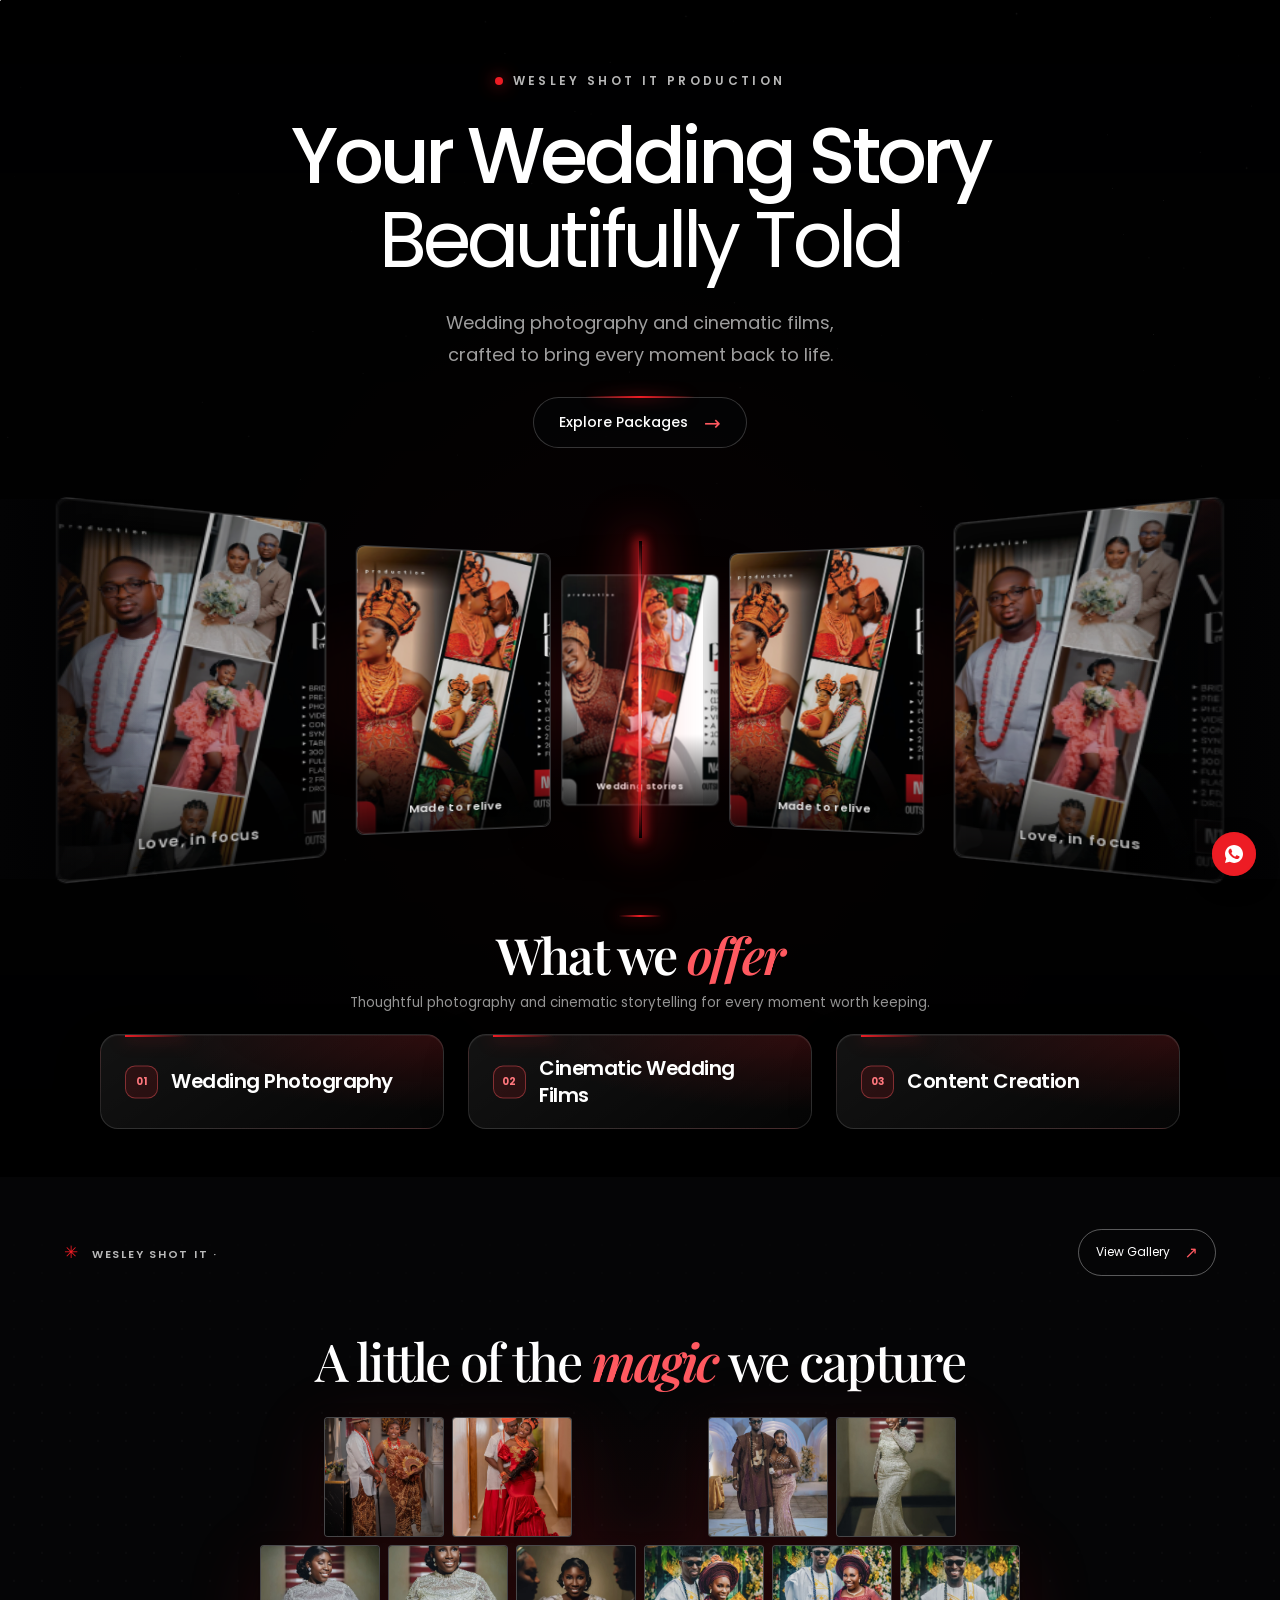
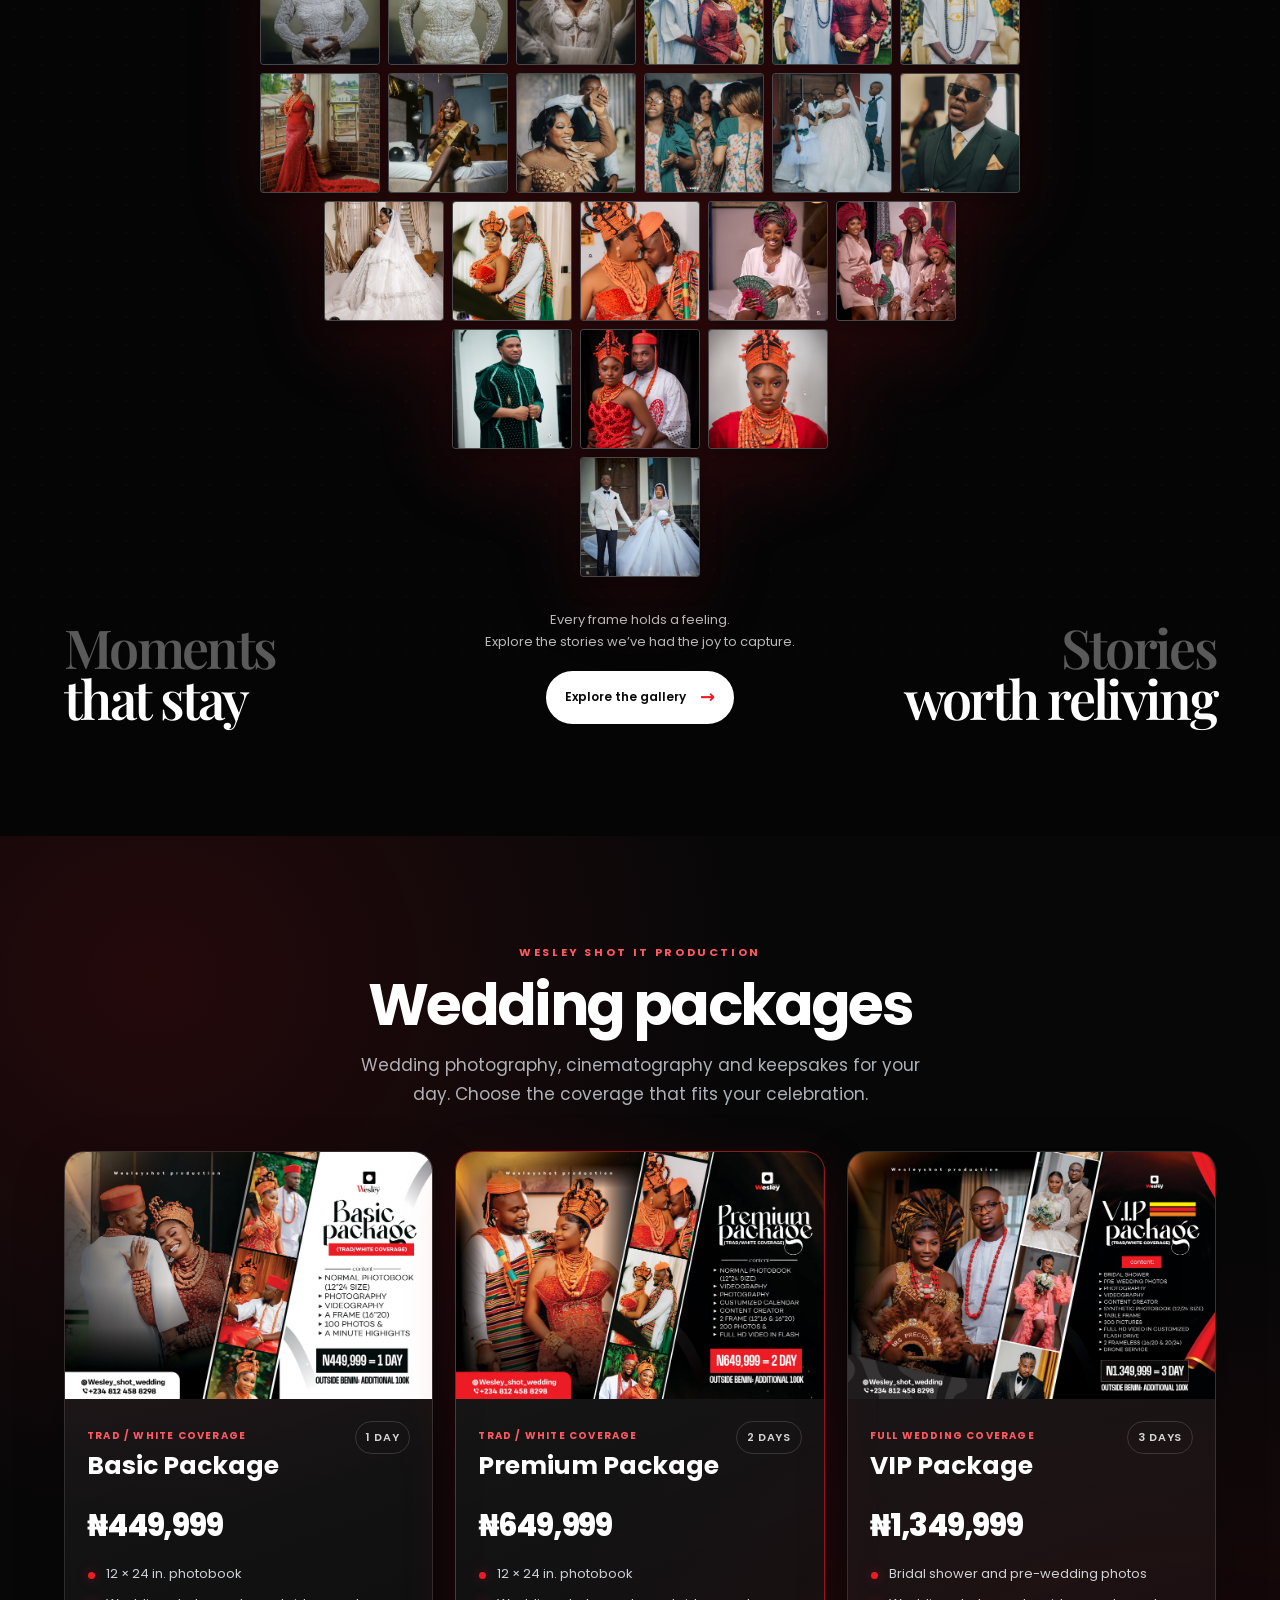
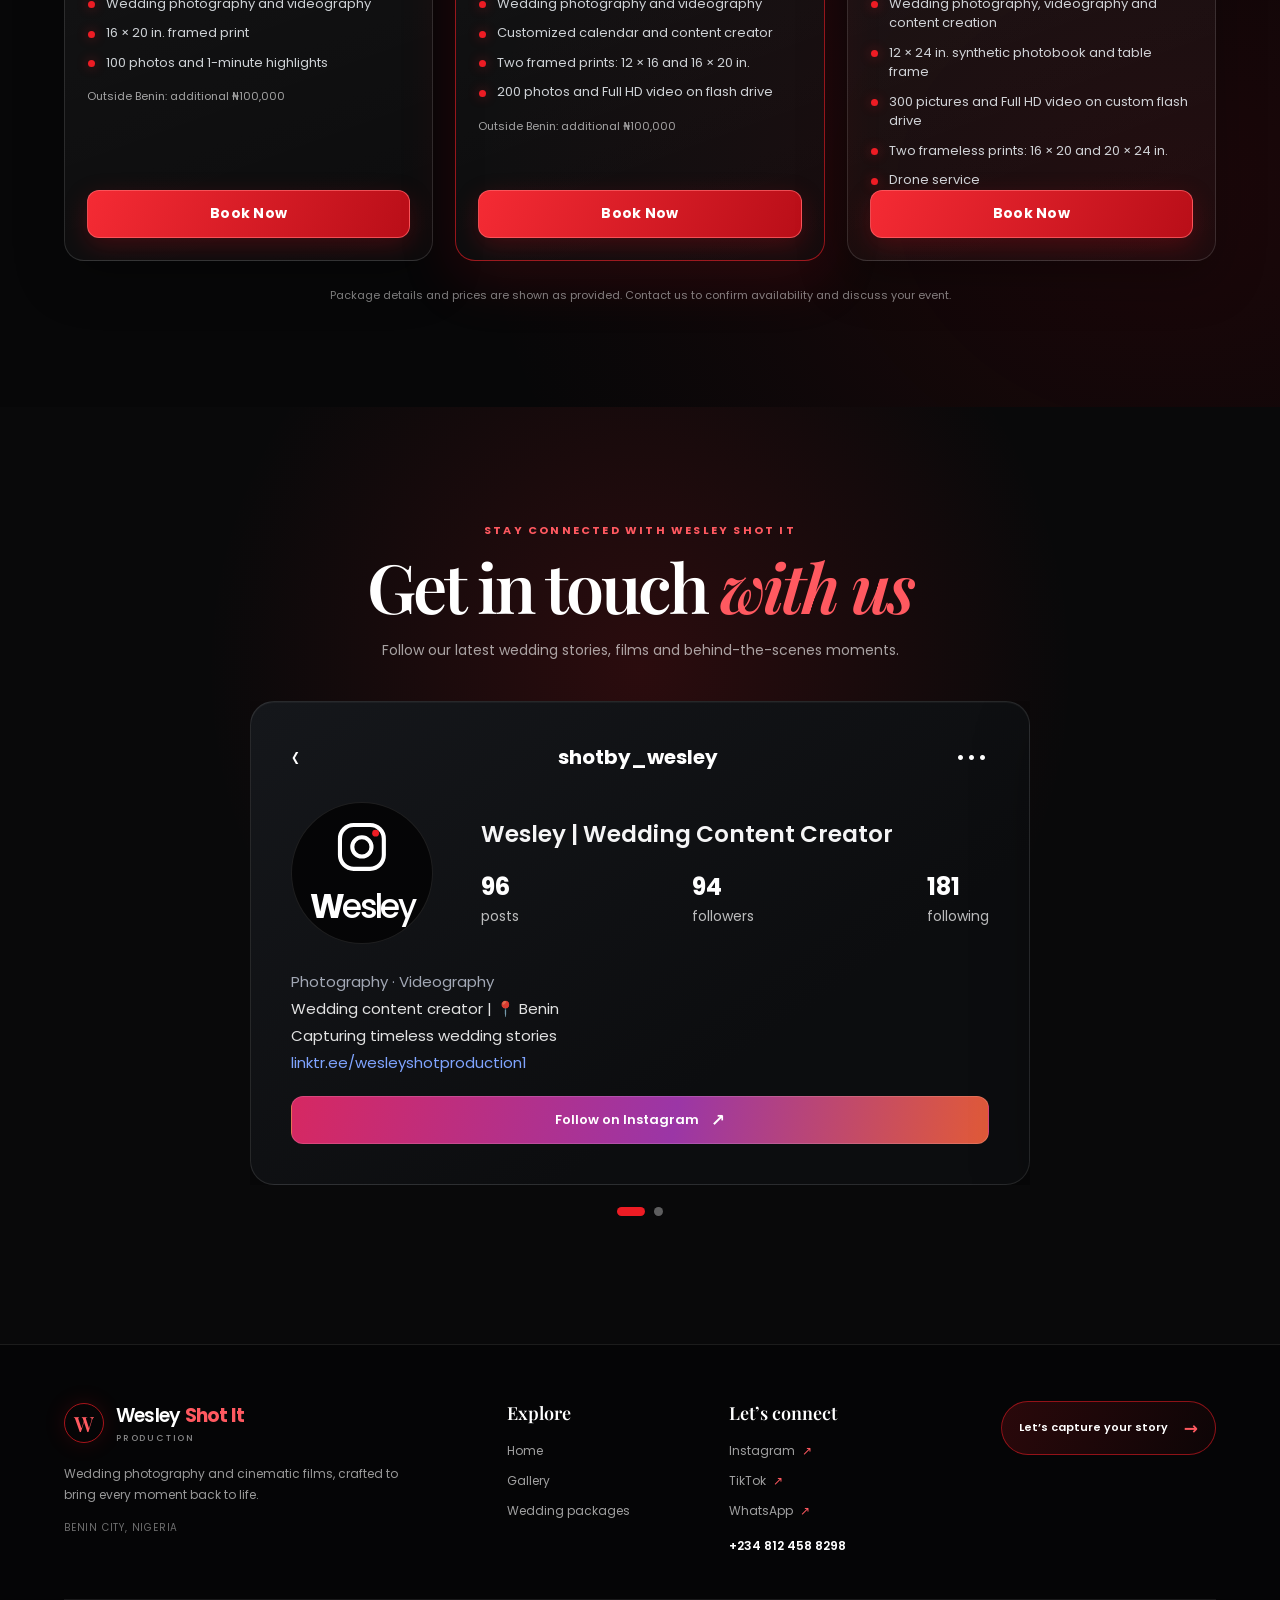
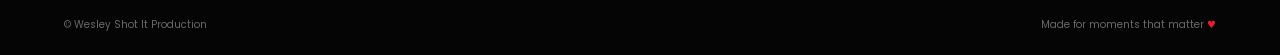
==== index.html @ 73203189 "inital setup" ====
<!doctype html>
<html lang="en-US">
  <head>
    <meta charset="utf-8" />
    <meta
      name="viewport"
      content="width=device-width, initial-scale=1, viewport-fit=cover"
    />
    <title>Wesley Shot It | Wedding Photography &amp; Cinematography</title>
    <link rel="preconnect" href="https://fonts.googleapis.com" />
    <link rel="preconnect" href="https://fonts.gstatic.com" crossorigin />
    <link
      href="https://fonts.googleapis.com/css2?family=Poppins:wght@400;500;600;700;800;900&family=Playfair+Display:ital,wght@0,600;1,600&display=swap"
      rel="stylesheet"
    />
    <link rel="stylesheet" href="styles.css" />
  </head>
  <body>
    <div class="stage" id="home">
      <div class="bg"></div>
      <div class="stars" id="stA"></div>
      <div class="stars" id="stB"></div>

      <main class="hero-layout" aria-labelledby="hero-title">
        <div class="hero-copy">
          <p class="hero-brand">
            <span class="brand-mark" aria-hidden="true"></span> Wesley Shot It
            Production
          </p>
          <h1 id="hero-title">
            Your Wedding Story<br /><span>Beautifully Told</span>
          </h1>
          <p class="hero-description">
            Wedding photography and cinematic films, crafted to bring every
            moment back to life.
          </p>
          <a class="hero-cta" href="#pricing"
            >Explore Packages <span aria-hidden="true">→</span></a
          >
        </div>

        <div class="gallery-wrap" aria-label="Wedding photography highlights">
          <div class="gallery-glow" aria-hidden="true"></div>
          <div class="gallery-beam" aria-hidden="true"></div>
          <div class="ring" id="ring"></div>
        </div>

        <header class="hero-offer-heading">
          <h2>What we <span>offer</span></h2>
          <p>Thoughtful photography and cinematic storytelling for every moment worth keeping.</p>
        </header>

        <div class="hero-features">
          <article>
            <h2>Wedding Photography</h2>
              <!-- <p>
                Real emotion and beautiful details, thoughtfully captured
                throughout your day.
              </p> -->
          </article>
          <article>
            <h2>Cinematic Wedding Films</h2>
            <!-- <p>
              Relive the voices, movement and feeling with a film made around
              your story.
            </p> -->
          </article>
          <article>
            <h2>Content Creation</h2>
            <!-- <p>
              Photobooks, framed prints and lasting keepsakes for the moments
              you treasure.
            </p> -->
          </article>
        </div>
      </main>
      
    </div>

  <a
        href="https://wa.me/2348124588298"
        target="_blank"
        rel="noopener"
        class="wa"
        aria-label="Chat with Wesley Shot It on WhatsApp"
      >
        <svg viewBox="0 0 32 32" fill="#fff" aria-hidden="true">
          <path
            d="M16.04 4C9.42 4 4.05 9.35 4.05 15.94c0 2.1.55 4.16 1.6 5.97L4 28l6.26-1.63a11.98 11.98 0 0 0 5.78 1.47h.01c6.61 0 11.98-5.35 11.98-11.94C28.03 9.35 22.66 4 16.04 4Zm6.99 16.96c-.3.83-1.74 1.6-2.4 1.7-.62.1-1.4.14-2.26-.14-.52-.17-1.2-.4-2.06-.77-3.62-1.56-5.98-5.19-6.16-5.43-.18-.24-1.47-1.95-1.47-3.72 0-1.77.93-2.64 1.26-3 .33-.36.72-.45.96-.45.24 0 .48 0 .69.01.22.01.52-.08.81.62.3.72 1.02 2.49 1.11 2.67.09.18.15.39.03.63-.12.24-.18.39-.36.6-.18.21-.38.47-.54.63-.18.18-.37.37-.16.73.21.36.94 1.54 2.01 2.5 1.38 1.23 2.55 1.61 2.91 1.79.36.18.57.15.78-.09.21-.24.9-1.05 1.14-1.41.24-.36.48-.3.81-.18.33.12 2.1.99 2.46 1.17.36.18.6.27.69.42.09.15.09.87-.21 1.7Z"
          />
        </svg>
        <span class="wa-prompt" id="wa-prompt" aria-hidden="true">Chat with us</span>
      </a>

        <section class="gallery-showcase" aria-labelledby="gallery-showcase-title">
      <div class="gallery-showcase-inner">
        <div class="gallery-showcase-topline">
          <span class="gallery-eyebrow"><span aria-hidden="true">✳</span> Wesley Shot It ·</span>
          <a class="gallery-view-link" href="gallery.html">View Gallery <span aria-hidden="true">↗</span></a>
        </div>
        <h2 id="gallery-showcase-title" class="gallery-showcase-title">A little of the <em>magic</em> we capture</h2>
        <div class="gallery-mosaic" aria-label="Heart-shaped collage of 25 wedding photographs">
          <figure class="mosaic-card mosaic-card-01"><img src="assets/images/IMG_5918.jpg" alt="Wedding photograph 1 from Wesley Shot It" loading="lazy" /></figure>
          <figure class="mosaic-card mosaic-card-02"><img src="assets/images/IMG_5919.jpg" alt="Wedding photograph 2 from Wesley Shot It" loading="lazy" /></figure>
          <figure class="mosaic-card mosaic-card-03"><img src="assets/images/IMG_5920.jpg" alt="Wedding photograph 3 from Wesley Shot It" loading="lazy" /></figure>
          <figure class="mosaic-card mosaic-card-04"><img src="assets/images/IMG_5921.jpg" alt="Wedding photograph 4 from Wesley Shot It" loading="lazy" /></figure>
          <figure class="mosaic-card mosaic-card-05"><img src="assets/images/IMG_5922.jpg" alt="Wedding photograph 5 from Wesley Shot It" loading="lazy" /></figure>
          <figure class="mosaic-card mosaic-card-06"><img src="assets/images/IMG_5923.jpg" alt="Wedding photograph 6 from Wesley Shot It" loading="lazy" /></figure>
          <figure class="mosaic-card mosaic-card-07"><img src="assets/images/IMG_5924.jpg" alt="Wedding photograph 7 from Wesley Shot It" loading="lazy" /></figure>
          <figure class="mosaic-card mosaic-card-08"><img src="assets/images/IMG_5925.jpg" alt="Wedding photograph 8 from Wesley Shot It" loading="lazy" /></figure>
          <figure class="mosaic-card mosaic-card-09"><img src="assets/images/IMG_5926.jpg" alt="Wedding photograph 9 from Wesley Shot It" loading="lazy" /></figure>
          <figure class="mosaic-card mosaic-card-10"><img src="assets/images/IMG_5927.jpg" alt="Wedding photograph 10 from Wesley Shot It" loading="lazy" /></figure>
          <figure class="mosaic-card mosaic-card-11"><img src="assets/images/IMG_5928.jpg" alt="Wedding photograph 11 from Wesley Shot It" loading="lazy" /></figure>
          <figure class="mosaic-card mosaic-card-12"><img src="assets/images/IMG_5929.jpg" alt="Wedding photograph 12 from Wesley Shot It" loading="lazy" /></figure>
          <figure class="mosaic-card mosaic-card-13"><img src="assets/images/IMG_5930.jpg" alt="Wedding photograph 13 from Wesley Shot It" loading="lazy" /></figure>
          <figure class="mosaic-card mosaic-card-14"><img src="assets/images/IMG_5931.jpg" alt="Wedding photograph 14 from Wesley Shot It" loading="lazy" /></figure>
          <figure class="mosaic-card mosaic-card-15"><img src="assets/images/IMG_5932.jpg" alt="Wedding photograph 15 from Wesley Shot It" loading="lazy" /></figure>
          <figure class="mosaic-card mosaic-card-16"><img src="assets/images/IMG_5933.jpg" alt="Wedding photograph 16 from Wesley Shot It" loading="lazy" /></figure>
          <figure class="mosaic-card mosaic-card-17"><img src="assets/images/IMG_5934.jpg" alt="Wedding photograph 17 from Wesley Shot It" loading="lazy" /></figure>
          <figure class="mosaic-card mosaic-card-18"><img src="assets/images/IMG_5935.jpg" alt="Wedding photograph 18 from Wesley Shot It" loading="lazy" /></figure>
          <figure class="mosaic-card mosaic-card-19"><img src="assets/images/IMG_5936.jpg" alt="Wedding photograph 19 from Wesley Shot It" loading="lazy" /></figure>
          <figure class="mosaic-card mosaic-card-20"><img src="assets/images/IMG_5937.jpg" alt="Wedding photograph 20 from Wesley Shot It" loading="lazy" /></figure>
          <figure class="mosaic-card mosaic-card-21"><img src="assets/images/IMG_5938.jpg" alt="Wedding photograph 21 from Wesley Shot It" loading="lazy" /></figure>
          <figure class="mosaic-card mosaic-card-22"><img src="assets/images/IMG_5939.jpg" alt="Wedding photograph 22 from Wesley Shot It" loading="lazy" /></figure>
          <figure class="mosaic-card mosaic-card-23"><img src="assets/images/IMG_5940.jpg" alt="Wedding photograph 23 from Wesley Shot It" loading="lazy" /></figure>
          <figure class="mosaic-card mosaic-card-24"><img src="assets/images/IMG_5941.jpg" alt="Wedding photograph 24 from Wesley Shot It" loading="lazy" /></figure>
          <figure class="mosaic-card mosaic-card-25"><img src="assets/images/IMG_5942.jpg" alt="Wedding photograph 25 from Wesley Shot It" loading="lazy" /></figure>
        </div>
        
        
        <div class="gallery-showcase-caption">
          <p class="gallery-display-copy"><span>Moments</span><strong>that stay</strong></p>
          <div class="gallery-center-copy"><p>Every frame holds a feeling.<br />Explore the stories we’ve had the joy to capture.</p><a class="gallery-round-link" href="gallery.html">Explore the gallery <span aria-hidden="true">→</span></a></div>
          <p class="gallery-display-copy gallery-display-copy-right"><span>Stories</span><strong>worth reliving</strong></p>
        </div>
      </div>
    </section>
<section
      class="pricing-section"
      id="pricing"
      aria-labelledby="pricing-title"
    >
      <div class="pricing-inner">
        <header class="pricing-header">
          <span class="pricing-eyebrow">Wesley Shot It Production</span>
          <h2 id="pricing-title">Wedding packages</h2>
          <p>
            Wedding photography, cinematography and keepsakes for your day.
            Choose the coverage that fits your celebration.
          </p>
        </header>

        <div class="pricing-grid">
          <article class="package-card">
            <div class="package-image">
              <img
                src="assets/pricing/basic-package.jpg"
                alt="Basic wedding package flyer featuring a traditional Nigerian wedding"
                loading="lazy"
              />
            </div>
            <div class="package-body">
              <div class="package-heading">
                <div>
                  <span class="package-kicker">Trad / white coverage</span>
                  <h3>Basic Package</h3>
                </div>
                <span class="package-duration">1 day</span>
              </div>
              <p class="package-price">₦449,999</p>
              <ul class="package-features">
                <li>12 × 24 in. photobook</li>
                <li>Wedding photography and videography</li>
                <li>16 × 20 in. framed print</li>
                <li>100 photos and 1-minute highlights</li>
              </ul>
              <p class="package-note">Outside Benin: additional ₦100,000</p>
              <a
                class="package-book"
                href="https://wa.me/2348124588298?text=Hi%2C%20I%27d%20like%20to%20book%20the%20Basic%20Package."
                target="_blank"
                rel="noopener"
                >Book Now</a
              >
            </div>
          </article>

          <article class="package-card package-card-featured">
            <div class="package-image">
              <img
                src="assets/pricing/premium-package.jpg"
                alt="Premium wedding package flyer featuring a couple in traditional attire"
                loading="lazy"
              />
            </div>
            <div class="package-body">
              <div class="package-heading">
                <div>
                  <span class="package-kicker">Trad / white coverage</span>
                  <h3>Premium Package</h3>
                </div>
                <span class="package-duration">2 days</span>
              </div>
              <p class="package-price">₦649,999</p>
              <ul class="package-features">
                <li>12 × 24 in. photobook</li>
                <li>Wedding photography and videography</li>
                <li>Customized calendar and content creator</li>
                <li>Two framed prints: 12 × 16 and 16 × 20 in.</li>
                <li>200 photos and Full HD video on flash drive</li>
              </ul>
              <p class="package-note">Outside Benin: additional ₦100,000</p>
              <a
                class="package-book"
                href="https://wa.me/2348124588298?text=Hi%2C%20I%27d%20like%20to%20book%20the%20Premium%20Package."
                target="_blank"
                rel="noopener"
                >Book Now</a
              >
            </div>
          </article>

          <article class="package-card">
            <div class="package-image">
              <img
                src="assets/pricing/vip-package.jpg"
                alt="VIP wedding package flyer featuring a bride and groom"
                loading="lazy"
              />
            </div>
            <div class="package-body">
              <div class="package-heading">
                <div>
                  <span class="package-kicker">Full wedding coverage</span>
                  <h3>VIP Package</h3>
                </div>
                <span class="package-duration">3 days</span>
              </div>
              <p class="package-price">₦1,349,999</p>
              <ul class="package-features">
                <li>Bridal shower and pre-wedding photos</li>
                <li>Wedding photography, videography and content creation</li>
                <li>12 × 24 in. synthetic photobook and table frame</li>
                <li>300 pictures and Full HD video on custom flash drive</li>
                <li>Two frameless prints: 16 × 20 and 20 × 24 in.</li>
                <li>Drone service</li>
              </ul>
              <a
                class="package-book"
                href="https://wa.me/2348124588298?text=Hi%2C%20I%27d%20like%20to%20book%20the%20VIP%20Package."
                target="_blank"
                rel="noopener"
                >Book Now</a
              >
            </div>
          </article>
        </div>
        <p class="pricing-footnote">
          Package details and prices are shown as provided. Contact us to
          confirm availability and discuss your event.
        </p>
      </div>
    </section>
    <section class="social-section" aria-labelledby="social-title">
      <div class="social-inner">
        <p class="social-eyebrow">Stay connected with Wesley Shot It</p>
        <h2 id="social-title">Get in touch <span>with us</span></h2>
        <p class="social-intro">Follow our latest wedding stories, films and behind-the-scenes moments.</p>
        <div class="social-carousel" aria-label="Social media profiles">
          <div class="social-track" id="social-track">
            <article class="social-card" aria-label="Instagram profile">
              <div class="social-profile-top">
                <span class="social-back" aria-hidden="true">‹</span>
                <strong>shotby_wesley</strong>
                <span class="social-more" aria-hidden="true">•••</span>
              </div>
              <div class="social-profile-main">
                <div class="social-avatar social-avatar-instagram" aria-hidden="true">
                  <svg viewBox="0 0 48 48"><rect x="8" y="8" width="32" height="32" rx="10"/><circle cx="24" cy="24" r="7"/><circle class="social-icon-dot" cx="34" cy="14" r="2.5"/></svg>
                  <span>W<span>esley</span></span>
                </div>
                <div class="social-profile-details">
                  <h3>Wesley | Wedding Content Creator</h3>
                  <div class="social-stats"><span><b>96</b> posts</span><span><b>94</b> followers</span><span><b>181</b> following</span></div>
                </div>
              </div>
              <div class="social-bio"><span class="social-muted">Photography · Videography</span><br />Wedding content creator | 📍 Benin<br />Capturing timeless wedding stories<br /><span class="social-link-text">linktr.ee/wesleyshotproduction1</span></div>
              <a class="social-follow social-follow-instagram" href="https://www.instagram.com/shotby_wesley/" target="_blank" rel="noopener">Follow on Instagram <span aria-hidden="true">↗</span></a>
            </article>
            <article class="social-card social-card-tiktok" aria-label="TikTok profile">
              <div class="social-profile-top">
                <span class="social-back" aria-hidden="true">‹</span>
                <strong>shotby_wesley</strong>
                <span class="social-more" aria-hidden="true">•••</span>
              </div>
              <div class="social-profile-main">
                <div class="social-avatar social-avatar-tiktok" aria-hidden="true">
                  <svg viewBox="0 0 48 48"><path d="M28 7v22.1a9.2 9.2 0 1 1-7-8.9v7.2a2.5 2.5 0 1 0 0 4.9c1.4 0 2.5-1.1 2.5-2.5V7h7.1c.6 4.1 3.5 7.1 8.2 7.7v7.1A17 17 0 0 1 28 17.2V7Z"/></svg>
                  <span>W<span>esley</span></span>
                </div>
                <div class="social-profile-details">
                  <h3>Wesley | Wedding Content Creator</h3>
                  <div class="social-stats social-stats-copy"><span><b>Wedding</b> films</span><span><b>Behind</b> the scenes</span><span><b>Benin</b> City</span></div>
                </div>
              </div>
              <div class="social-bio"><span class="social-muted">Wedding films · Real moments</span><br />The emotion, the energy, the in-between.<br />See your favorite moments come to life.</div>
              <a class="social-follow social-follow-tiktok" href="https://www.tiktok.com/@wesleyshotproduction" target="_blank" rel="noopener">Follow on TikTok <span aria-hidden="true">↗</span></a>
            </article>
          </div>
          <div class="social-indicators" role="group" aria-label="Choose social profile">
            <button class="social-indicator is-active" type="button" aria-label="Show Instagram profile" aria-current="true" data-slide="0"></button>
            <button class="social-indicator" type="button" aria-label="Show TikTok profile" aria-current="false" data-slide="1"></button>
          </div>
        </div>
      </div>
    </section>
    <script src="whatsapp-prompt.js" defer></script>
    <script src="social-carousel.js" defer></script>
    <script src="gallery.js" defer></script>
    <script src="script.js" defer></script>
    <footer class="site-footer">
      <div class="site-footer-inner">
        <div class="footer-brand-block">
          <a class="footer-brand" href="index.html" aria-label="Wesley Shot It home">
            <span class="footer-brand-mark" aria-hidden="true">W</span>
            <span>Wesley <b>Shot It</b><small>Production</small></span>
          </a>
          <p>Wedding photography and cinematic films, crafted to bring every moment back to life.</p>
          <span class="footer-location">Benin City, Nigeria</span>
        </div>
        <nav class="footer-nav" aria-label="Footer navigation">
          <h2>Explore</h2>
          <a href="index.html#home">Home</a>
          <a href="gallery.html">Gallery</a>
          <a href="index.html#pricing">Wedding packages</a>
        </nav>
        <div class="footer-connect">
          <h2>Let’s connect</h2>
          <a href="https://www.instagram.com/shotby_wesley/" target="_blank" rel="noopener">Instagram <span aria-hidden="true">↗</span></a>
          <a href="https://www.tiktok.com/@shotby_wesley" target="_blank" rel="noopener">TikTok <span aria-hidden="true">↗</span></a>
          <a href="https://wa.me/2348124588298" target="_blank" rel="noopener">WhatsApp <span aria-hidden="true">↗</span></a>
          <a class="footer-phone" href="tel:+2348124588298">+234 812 458 8298</a>
        </div>
        <a class="footer-cta" href="https://wa.me/2348124588298?text=Hi%2C%20I%27d%20like%20to%20discuss%20my%20wedding%20coverage." target="_blank" rel="noopener">Let’s capture your story <span aria-hidden="true">→</span></a>
      </div>
      <div class="footer-bottom"><span>© Wesley Shot It Production</span><span>Made for moments that matter <i aria-hidden="true">♥</i></span></div>
    </footer>
  </body>
</html>
---- styles.css ----
:root {
  --brand-red: #ed1c24;
  --brand-black: #050506;
  --brand-white: #fff;
}
* {
  box-sizing: border-box;
  margin: 0;
  padding: 0;
}
html {
  min-height: 100%;
  scroll-behavior: smooth;
  background: #050506;
}
body {
  min-height: 100%;
  overflow-x: hidden;
  background: #050506;
  color: #fff;
  font-family: Poppins, Inter, system-ui, sans-serif;
  -webkit-font-smoothing: antialiased;
}
a {
  color: inherit;
  text-decoration: none;
}
.stage {
  position: relative;
  isolation: isolate;
  min-height: 100svh;
  overflow: hidden;
  background: #030304;
}
.hero-video-container,
.hero-video {
  position: absolute;
  inset: 0;
  width: 100%;
  height: 100%;
}
.hero-video {
  object-fit: cover;
  object-position: center;
  z-index: -2;
  pointer-events: none;
}
.bg {
  position: absolute;
  inset: 0;
  z-index: -1;
  background:
    linear-gradient(
      180deg,
      rgba(0, 0, 0, 0.9),
      rgba(0, 0, 0, 0.68) 48%,
      rgba(0, 0, 0, 0.91)
    ),
    radial-gradient(ellipse at 50% 63%, rgba(237, 28, 36, 0.1), transparent 50%);
}
.stars {
  position: absolute;
  left: 0;
  top: 0;
  width: 1px;
  height: 1px;
  border-radius: 50%;
  background: #fff;
  pointer-events: none;
  opacity: 0.5;
}
.hero-layout {
  position: relative;
  z-index: 1;
  min-height: 100svh;
  width: min(100%, 1500px);
  margin: 0 auto;
  padding: clamp(72px, 8vh, 112px) clamp(22px, 5vw, 76px) 48px;
  display: flex;
  flex-direction: column;
  justify-content: flex-start;
  align-items: center;
  text-align: center;
}
.hero-copy {
  position: relative;
  z-index: 4;
  width: min(100%, 780px);
  display: flex;
  flex-direction: column;
  align-items: center;
}
.hero-brand {
  display: flex;
  align-items: center;
  gap: 10px;
  margin-bottom: 24px;
  color: rgba(255, 255, 255, 0.72);
  font-size: 12px;
  font-weight: 600;
  letter-spacing: 0.28em;
  text-transform: uppercase;
}
.brand-mark {
  width: 8px;
  height: 8px;
  border-radius: 50%;
  background: var(--brand-red);
  box-shadow: 0 0 16px rgba(237, 28, 36, 0.85);
}
.hero-copy h1 {
  font-size: clamp(40px, 6.1vw, 82px);
  font-weight: 500;
  line-height: 1.08;
  letter-spacing: -0.055em;
  color: #fff;
  text-wrap: balance;
}
.hero-copy h1 span {
  font-weight: 400;
}
.hero-description {
  max-width: 570px;
  margin: 24px auto 0;
  color: rgba(255, 255, 255, 0.62);
  font-size: clamp(14px, 1.4vw, 18px);
  line-height: 1.8;
  text-wrap: balance;
}
.hero-cta {
  position: relative;
  display: inline-flex;
  align-items: center;
  gap: 16px;
  margin-top: 26px;
  padding: 14px 25px;
  border: 1px solid rgba(255, 255, 255, 0.2);
  border-radius: 999px;
  background: rgba(5, 5, 6, 0.68);
  color: #fff;
  font-size: 14px;
  font-weight: 500;
  transition:
    border-color 0.25s,
    background 0.25s,
    transform 0.25s;
}
.hero-cta::before {
  content: "";
  position: absolute;
  left: 24%;
  right: 24%;
  top: -2px;
  height: 2px;
  background: linear-gradient(90deg, transparent, #ed1c24, transparent);
  filter: drop-shadow(0 0 7px #ed1c24);
}
.hero-cta span {
  font-size: 20px;
  line-height: 0.8;
  color: #ff5960;
  transition: transform 0.25s;
}
.hero-cta:hover {
  transform: translateY(-2px);
  border-color: rgba(237, 28, 36, 0.8);
  background: rgba(20, 5, 7, 0.8);
}
.hero-cta:hover span {
  transform: translateX(4px);
}
.gallery-wrap {
  position: relative;
  z-index: 1;
  width: calc(100% + clamp(44px, 10vw, 150px));
  height: clamp(240px, 31vw, 380px);
  margin-top: clamp(28px, 4vw, 52px);
  overflow: visible;
  perspective: 900px;
}
.gallery-wrap::before,
.gallery-wrap::after {
  content: "";
  position: absolute;
  z-index: 3;
  top: 0;
  bottom: 0;
  width: 12%;
  pointer-events: none;
}
.gallery-wrap::before {
  left: 0;
  background: linear-gradient(90deg, #030304, transparent);
}
.gallery-wrap::after {
  right: 0;
  background: linear-gradient(270deg, #030304, transparent);
}
.gallery-glow {
  position: absolute;
  z-index: 0;
  left: 50%;
  top: 50%;
  width: min(74vw, 980px);
  height: 62%;
  transform: translate(-50%, -50%);
  border-radius: 50%;
  background: radial-gradient(
    ellipse,
    rgba(237, 28, 36, 0.24),
    rgba(237, 28, 36, 0.07) 43%,
    transparent 72%
  );
  filter: blur(16px);
  animation: glow-breathe 4s ease-in-out infinite alternate;
}
.gallery-beam {
  position: absolute;
  z-index: 12;
  left: 50%;
  top: 50%;
  width: 3px;
  height: 78%;
  transform: translate(-50%, -50%);
  background: linear-gradient(
    180deg,
    transparent,
    #ff3942 18%,
    #fff 50%,
    #ed1c24 82%,
    transparent
  );
  box-shadow:
    0 0 12px 3px rgba(237, 28, 36, 0.8),
    0 0 48px 10px rgba(237, 28, 36, 0.44);
  animation: beam-pulse 2.8s ease-in-out infinite;
  pointer-events: none;
}
.ring {
  position: absolute;
  inset: 0;
  z-index: 1;
  transform-style: preserve-3d;
}
.card {
  position: absolute;
  left: 50%;
  top: 50%;
  width: clamp(130px, 15vw, 210px);
  height: clamp(190px, 22vw, 300px);
  margin: calc(clamp(190px, 22vw, 300px) / -2) 0 0
    calc(clamp(130px, 15vw, 210px) / -2);
  overflow: hidden;
  border: 1px solid rgba(255, 255, 255, 0.2);
  border-radius: 8px;
  background: #121214;
  box-shadow: 0 22px 60px rgba(0, 0, 0, 0.62);
  backface-visibility: hidden;
  transform-origin: center center;
  will-change: transform, opacity, filter;
  transition:
    transform 950ms cubic-bezier(0.2, 0.75, 0.25, 1),
    opacity 700ms ease,
    filter 700ms ease;
}
.card img,
.card video {
  position: absolute;
  inset: 0;
  width: 100%;
  height: 100%;
  border-radius: inherit;
  object-fit: cover;
}
.card-caption {
  position: absolute;
  left: 0;
  right: 0;
  bottom: 0;
  padding: 54px 10px 14px;
  background: linear-gradient(180deg, transparent, rgba(0, 0, 0, 0.82));
  color: #fff;
  font-size: 11px;
  font-weight: 600;
  letter-spacing: 0.03em;
  text-shadow: 0 1px 6px rgba(0, 0, 0, 0.9);
  white-space: nowrap;
}
.card .edge {
  position: absolute;
  inset: 0;
  border-radius: inherit;
  pointer-events: none;
  box-shadow:
    inset 0 0 0 1px rgba(255, 255, 255, 0.12),
    inset 0 14px 25px rgba(255, 255, 255, 0.035);
}
.hero-features {
  display: grid;
  grid-template-columns: repeat(3, minmax(0, 1fr));
  gap: clamp(14px, 2vw, 24px);
  width: min(100%, 1080px);
  margin-top: 0;
  counter-reset: hero-feature;
}
.hero-offer-heading {
  position: relative;
  width: min(100%, 680px);
  margin: clamp(20px, 2.8vw, 36px) auto 20px;
  text-align: center;
}
.hero-offer-heading::before {
  content: "";
  display: block;
  width: 44px;
  height: 2px;
  margin: 0 auto 12px;
  background: linear-gradient(90deg, transparent, #ed1c24, transparent);
  box-shadow: 0 0 15px rgba(237, 28, 36, 0.7);
}
.hero-offer-heading h2 {
  color: #fff;
  font-family: "Playfair Display", Georgia, serif;
  font-size: clamp(32px, 4vw, 50px);
  font-weight: 600;
  line-height: 1.05;
  letter-spacing: -0.035em;
}
.hero-offer-heading h2 span {
  color: #ff5960;
  font-style: italic;
}
.hero-offer-heading p {
  margin: 10px auto 0;
  color: rgba(255, 255, 255, 0.58);
  font-size: clamp(12px, 1.05vw, 14px);
  line-height: 1.65;
}
.hero-features article {
  position: relative;
  isolation: isolate;
  display: flex;
  align-items: center;
  overflow: hidden;
  padding: 20px 24px 20px 70px;
  border: 1px solid rgba(255, 255, 255, 0.13);
  border-radius: 18px;
  background:
    radial-gradient(ellipse at 100% 0%, rgba(237, 28, 36, 0.16), transparent 58%),
    linear-gradient(145deg, rgba(255, 255, 255, 0.075), rgba(255, 255, 255, 0.018));
  box-shadow: 0 18px 46px rgba(0, 0, 0, 0.28), inset 0 1px 0 rgba(255, 255, 255, 0.06);
  text-align: left;
  transition: transform 260ms ease, border-color 260ms ease, box-shadow 260ms ease;
  counter-increment: hero-feature;
}
.hero-features article::before {
  content: counter(hero-feature, decimal-leading-zero);
  position: absolute;
  z-index: 1;
  top: 50%;
  left: 24px;
  display: grid;
  width: 31px;
  height: 31px;
  place-items: center;
  border: 1px solid rgba(255, 89, 96, 0.42);
  border-radius: 10px;
  background: rgba(237, 28, 36, 0.12);
  color: #ff777d;
  font-size: 10px;
  font-weight: 700;
  letter-spacing: 0.04em;
  transform: translateY(-50%);
}
.hero-features article::after {
  content: "";
  position: absolute;
  z-index: 0;
  top: 0;
  left: 24px;
  width: 62px;
  height: 2px;
  background: linear-gradient(90deg, #ed1c24, rgba(237, 28, 36, 0));
  box-shadow: 0 0 18px rgba(237, 28, 36, 0.75);
}
.hero-features article:hover {
  transform: translateY(-5px);
  border-color: rgba(255, 89, 96, 0.42);
  box-shadow: 0 24px 56px rgba(0, 0, 0, 0.36), 0 0 30px rgba(237, 28, 36, 0.09), inset 0 1px 0 rgba(255, 255, 255, 0.08);
}
.hero-features h2 {
  position: relative;
  z-index: 1;
  font-size: clamp(16px, 1.55vw, 21px);
  font-weight: 600;
  line-height: 1.35;
  letter-spacing: -0.025em;
}
.hero-features p {
  position: relative;
  z-index: 1;
  margin-top: 10px;
  color: rgba(255, 255, 255, 0.62);
  font-size: clamp(11px, 0.95vw, 13px);
  line-height: 1.7;
}
.wa {
  position: fixed;
  right: 24px;
  bottom: 24px;
  width: 44px;
  height: 44px;
  border-radius: 50%;
  background: var(--brand-red);
  display: grid;
  place-items: center;
  z-index: 9999;
  box-shadow: 0 8px 20px rgba(0, 0, 0, 0.5);
}
.wa svg {
  width: 24px;
  height: 24px;
}
.wa::after {
  content: "";
  position: absolute;
  inset: 0;
  border-radius: 50%;
  border: 2px solid rgba(237, 28, 36, 0.55);
  animation: pulse 2.8s ease-out infinite;
}
@keyframes pulse {
  0% {
    transform: scale(1);
    opacity: 0.75;
  }
  70% {
    transform: scale(1.4);
    opacity: 0;
  }
  100% {
    opacity: 0;
  }
}
@keyframes glow-breathe {
  from {
    opacity: 0.55;
    transform: translate(-50%, -50%) scale(0.92);
  }
  to {
    opacity: 1;
    transform: translate(-50%, -50%) scale(1.06);
  }
}
@keyframes beam-pulse {
  0%,
  100% {
    opacity: 0.72;
    filter: brightness(0.9);
  }
  50% {
    opacity: 1;
    filter: brightness(1.35);
  }
}
@media (max-width: 700px) {
  .hero-layout {
    min-height: 100svh;
    padding: clamp(52px, 8vh, 76px) 18px 34px;
  }
  .hero-brand {
    font-size: 9px;
    letter-spacing: 0.22em;
    margin-bottom: 20px;
  }
  .hero-copy h1 {
    font-size: clamp(38px, 10vw, 58px);
  }
  .hero-description {
    max-width: 390px;
    margin-top: 17px;
    line-height: 1.65;
  }
  .hero-cta {
    margin-top: 21px;
  }
  .gallery-wrap {
    width: calc(100% + 36px);
    height: clamp(225px, 68vw, 310px);
    margin-top: 22px;
  }
  .gallery-wrap::before,
  .gallery-wrap::after {
    width: 8%;
  }
  .card {
    width: clamp(112px, 31vw, 160px);
    height: clamp(164px, 45vw, 234px);
    margin: calc(clamp(164px, 45vw, 234px) / -2) 0 0
      calc(clamp(112px, 31vw, 160px) / -2);
    border-radius: 6px;
  }
  .hero-features {
    grid-template-columns: 1fr;
    gap: 10px;
    width: min(100%, 440px);
    margin-top: 8px;
  }
  .hero-offer-heading {
    margin: 14px auto 14px;
  }
  .hero-offer-heading::before {
    margin-bottom: 9px;
  }
  .hero-offer-heading h2 {
    font-size: clamp(30px, 8vw, 38px);
  }
  .hero-offer-heading p {
    max-width: 360px;
    margin-top: 7px;
    font-size: 11px;
  }
  .hero-features article {
    min-height: 0;
    padding: 16px 18px 16px 60px;
    border-radius: 14px;
  }
  .hero-features article::before {
    top: 50%;
    left: 17px;
  }
  .hero-features article::after {
    left: 18px;
  }
  .hero-features h2 {
    font-size: 14px;
  }
  .hero-features p {
    font-size: 11px;
    line-height: 1.55;
    margin-top: 5px;
  }
  .wa {
    right: 14px;
    bottom: 14px;
    width: 40px;
    height: 40px;
  }
  .wa svg {
    width: 22px;
    height: 22px;
  }
}
@media (max-width: 480px) {
  .hero-layout {
    padding-top: 46px;
  }
  .hero-features {
    grid-template-columns: 1fr;
    gap: 12px;
    margin-top: 4px;
  }
  .hero-features article {
    max-width: 340px;
  }
  .hero-features p {
    max-width: 320px;
    margin-left: auto;
    margin-right: auto;
  }
  .gallery-wrap {
    height: 224px;
  }
  .hero-brand {
    margin-bottom: 17px;
  }
  .hero-description {
    font-size: 13px;
  }
}
@media (max-height: 760px) and (min-width: 701px) {
  .hero-layout {
    padding-top: 42px;
    padding-bottom: 28px;
  }
  .hero-brand {
    margin-bottom: 14px;
  }
  .hero-description {
    margin-top: 14px;
  }
  .hero-cta {
    margin-top: 2rem;
    margin-bottom: 3rem;
  }
  .gallery-wrap {
    height: 230px;
    margin-top: 18px;
  }
  .hero-features {
    margin-top: 0;
  }
  .hero-offer-heading {
    margin-top: 12px;
    margin-bottom: 12px;
  }
}
@media (prefers-reduced-motion: reduce) {
  html {
    scroll-behavior: auto;
  }
  .card,
  .hero-cta,
  .hero-cta span,
  .hero-features article {
    transition: none;
  }
  .gallery-glow,
  .gallery-beam,
  .wa::after {
    animation: none;
  }
}
/* Wedding pricing packages */
.pricing-section {
  position: relative;
  isolation: isolate;
  min-height: 100svh;
  padding: clamp(64px, 8vw, 108px) clamp(20px, 5vw, 72px);
  overflow: hidden;
  background:
    radial-gradient(
      ellipse at 12% 12%,
      rgba(237, 28, 36, 0.13),
      transparent 38%
    ),
    radial-gradient(
      ellipse at 92% 82%,
      rgba(180, 10, 20, 0.12),
      transparent 42%
    ),
    #070708;
}
.pricing-inner {
  width: min(1240px, 100%);
  margin: 0 auto;
}
.pricing-header {
  max-width: 700px;
  margin: 0 auto 42px;
  text-align: center;
}
.pricing-eyebrow {
  color: #ff5960;
  font-size: 11px;
  font-weight: 700;
  letter-spacing: 0.24em;
  text-transform: uppercase;
}
.pricing-header h2 {
  margin-top: 12px;
  font-size: clamp(34px, 5vw, 58px);
  font-weight: 700;
  line-height: 1.04;
  letter-spacing: -0.045em;
}
.pricing-header p {
  margin: 16px auto 0;
  max-width: 590px;
  color: rgba(235, 243, 250, 0.72);
  font-size: clamp(14px, 1.5vw, 17px);
  line-height: 1.7;
}
.pricing-grid {
  display: grid;
  grid-template-columns: repeat(3, minmax(0, 1fr));
  align-items: stretch;
  gap: 22px;
}
.package-card {
  display: flex;
  flex-direction: column;
  min-width: 0;
  overflow: hidden;
  border: 1px solid rgba(255, 255, 255, 0.12);
  border-radius: 20px;
  background: linear-gradient(
    160deg,
    rgba(255, 255, 255, 0.075),
    rgba(255, 255, 255, 0.025)
  );
  box-shadow: 0 18px 50px rgba(0, 0, 0, 0.25);
}
.package-card-featured {
  border-color: rgba(237, 28, 36, 0.62);
  box-shadow: 0 18px 56px rgba(180, 12, 22, 0.18);
}
.package-image {
  width: 100%;
  aspect-ratio: 1.485;
  background: #111;
  overflow: hidden;
}
.package-image img {
  display: block;
  width: 100%;
  height: 100%;
  object-fit: cover;
}
.package-body {
  display: flex;
  flex: 1;
  flex-direction: column;
  padding: 22px;
}
.package-heading {
  display: flex;
  justify-content: space-between;
  align-items: flex-start;
  gap: 12px;
}
.package-kicker {
  color: #ff5960;
  font-size: 10px;
  font-weight: 700;
  letter-spacing: 0.12em;
  text-transform: uppercase;
}
.package-heading h3 {
  margin-top: 5px;
  font-size: clamp(20px, 2vw, 25px);
  line-height: 1.2;
}
.package-duration {
  flex: none;
  padding: 7px 10px;
  border: 1px solid rgba(255, 255, 255, 0.15);
  border-radius: 30px;
  color: rgba(255, 255, 255, 0.82);
  font-size: 11px;
  font-weight: 600;
  text-transform: uppercase;
  letter-spacing: 0.06em;
}
.package-price {
  margin: 22px 0 15px;
  color: #fff;
  font-size: clamp(25px, 2.4vw, 34px);
  font-weight: 800;
  letter-spacing: -0.04em;
}
.package-features {
  display: grid;
  gap: 10px;
  padding: 0;
  list-style: none;
  color: rgba(238, 243, 248, 0.85);
  font-size: 13px;
  line-height: 1.5;
}
.package-features li {
  position: relative;
  padding-left: 19px;
}
.package-features li::before {
  content: "";
  position: absolute;
  left: 1px;
  top: 0.55em;
  width: 7px;
  height: 7px;
  border-radius: 50%;
  background: #ed1c24;
  box-shadow: 0 0 12px rgba(237, 28, 36, 0.45);
}
.package-note {
  margin-top: 16px;
  color: rgba(255, 255, 255, 0.62);
  font-size: 11px;
  line-height: 1.5;
}
.package-book {
  display: flex;
  align-items: center;
  justify-content: center;
  min-height: 48px;
  margin-top: auto;
  padding: 12px 18px;
  border: 1px solid rgba(255, 100, 106, 0.72);
  border-radius: 12px;
  background: linear-gradient(115deg, #f52b34, #b90e18);
  color: #fff;
  font-size: 14px;
  font-weight: 700;
  letter-spacing: 0.02em;
  box-shadow: 0 8px 24px rgba(190, 12, 22, 0.28);
  transition:
    transform 0.2s,
    filter 0.2s;
}
.package-book:hover {
  filter: brightness(1.12);
  transform: translateY(-2px);
}
.package-book:focus-visible {
  outline: 2px solid #ff7d82;
  outline-offset: 3px;
}
.pricing-footnote {
  margin: 26px auto 0;
  text-align: center;
  color: rgba(255, 255, 255, 0.48);
  font-size: 11px;
  line-height: 1.6;
}
@media (max-width: 960px) {
  .pricing-grid {
    grid-template-columns: repeat(2, minmax(0, 1fr));
  }
}
@media (max-width: 620px) {
  .pricing-section {
    padding: 62px 16px 72px;
  }
  .pricing-header {
    margin-bottom: 30px;
  }
  .pricing-grid {
    grid-template-columns: 1fr;
    gap: 18px;
    max-width: 460px;
    margin: 0 auto;
  }
  .package-body {
    padding: 19px;
  }
  .package-heading h3 {
    font-size: 23px;
  }
  .package-price {
    font-size: 30px;
  }
  .package-features {
    font-size: 13px;
  }
}
@media (prefers-reduced-motion: reduce) {
  html {
    scroll-behavior: auto;
  }
  .package-book {
    transition: none;
  }
}
/* Editorial gallery showcase */
.gallery-showcase { position:relative; isolation:isolate; overflow:hidden; padding:clamp(30px,4vw,54px) clamp(20px,5vw,72px) clamp(72px,9vw,112px); background:radial-gradient(ellipse at 50% 48%,rgba(237,28,36,.12),transparent 42%),#050506; }
.gallery-showcase::before { content:""; position:absolute; z-index:-1; inset:0; opacity:.15; background:radial-gradient(circle at 50% 42%,rgba(255,255,255,.14) 0 1px,transparent 1.5px); background-size:28px 28px; mask-image:linear-gradient(transparent,#000 20%,#000 76%,transparent); }
.gallery-showcase-inner { width:min(1240px,100%); margin:0 auto; }
.gallery-showcase-topline { display:flex; align-items:center; justify-content:space-between; gap:20px; }
.gallery-eyebrow { color:rgba(255,255,255,.72); font-size:11px; font-weight:600; letter-spacing:.16em; text-transform:uppercase; }
.gallery-eyebrow span { color:var(--brand-red); font-size:17px; margin-right:7px; }
.gallery-view-link { display:inline-flex; align-items:center; gap:15px; border:1px solid rgba(255,255,255,.34); border-radius:999px; padding:10px 17px; color:#fff; font-size:12px; transition:background .2s,border-color .2s,transform .2s; }
.gallery-view-link span { color:#ff5960; font-size:16px; }
.gallery-view-link:hover { border-color:var(--brand-red); background:rgba(237,28,36,.12); transform:translateY(-2px); }
.gallery-showcase-title { margin:clamp(32px,5vw,56px) auto 0; text-align:center; font:500 clamp(28px,4.5vw,52px)/1.1 "Playfair Display",Georgia,serif; letter-spacing:-.04em; }
.gallery-showcase-title em { color:#ff5960; font-weight:600; }
.gallery-mosaic { display:grid; grid-template-columns:repeat(8,minmax(0,1fr)); grid-template-rows:repeat(3,clamp(60px,9vw,112px)); gap:8px; width:min(850px,100%); margin:28px auto 26px; filter:drop-shadow(0 18px 35px rgba(237,28,36,.13)); }
.mosaic-card { min-width:0; min-height:0; overflow:hidden; border:1px solid rgba(255,255,255,.22); border-radius:5px; background:#151517; box-shadow:0 8px 20px rgba(0,0,0,.4); }
.mosaic-card video { display:block; width:100%; height:100%; object-fit:cover; }
.mosaic-card-1 { grid-area:1/3/2/5; } .mosaic-card-2 { grid-area:1/5/2/7; }
.mosaic-card-3 { grid-area:2/2/3/4; } .mosaic-card-4 { grid-area:2/4/3/6; } .mosaic-card-5 { grid-area:2/6/3/8; }
.mosaic-card-6 { grid-area:3/3/4/7; }
.gallery-showcase-caption { display:grid; grid-template-columns:1fr 1.1fr 1fr; align-items:end; gap:24px; margin-top:32px; }
.gallery-display-copy { display:flex; flex-direction:column; color:rgba(255,255,255,.34); font:600 clamp(28px,4.2vw,54px)/.95 "Playfair Display",Georgia,serif; letter-spacing:-.05em; }
.gallery-display-copy strong { color:#fff; font-weight:600; } .gallery-display-copy-right { text-align:right; }
.gallery-center-copy { text-align:center; color:rgba(255,255,255,.72); font-size:13px; line-height:1.7; }
.gallery-round-link { display:inline-flex; align-items:center; gap:14px; margin-top:18px; padding:11px 19px; border-radius:999px; background:#fff; color:#080809; font-size:12px; font-weight:600; transition:transform .2s,background .2s; }
.gallery-round-link span { color:var(--brand-red); font-size:18px; } .gallery-round-link:hover { transform:translateY(-2px); background:#f2eeee; }
.gallery-view-link:focus-visible,.gallery-round-link:focus-visible { outline:2px solid #ff5960; outline-offset:4px; }
.gallery-page { min-height:100vh; padding:clamp(22px,4vw,48px) clamp(20px,5vw,72px) 90px; background:radial-gradient(ellipse at 50% 22%,rgba(237,28,36,.12),transparent 40%),#050506; }
.gallery-page-inner { width:min(1240px,100%); margin:0 auto; } .gallery-page-nav { display:flex; justify-content:space-between; align-items:center; gap:18px; }
.gallery-page-nav>a:first-child { color:#fff; font-size:13px; } .gallery-page-title { max-width:760px; margin:clamp(70px,12vh,130px) auto 48px; text-align:center; }
.gallery-page-title>span { color:#ff5960; font-size:11px; font-weight:700; letter-spacing:.22em; text-transform:uppercase; }
.gallery-page-title h1 { margin-top:14px; font:600 clamp(44px,8vw,88px)/.98 "Playfair Display",Georgia,serif; letter-spacing:-.055em; }
.gallery-page-title p { max-width:560px; margin:20px auto 0; color:rgba(255,255,255,.68); font-size:15px; line-height:1.8; }
.gallery-page-grid { display:grid; grid-template-columns:repeat(3,minmax(0,1fr)); gap:18px; }
.gallery-page-card { overflow:hidden; border:1px solid rgba(255,255,255,.14); border-radius:10px; background:#111; }
.gallery-page-card video { display:block; width:100%; aspect-ratio:4/5; object-fit:cover; background:#171719; }
.gallery-page-card figcaption { padding:16px 18px 19px; color:#fff; font:600 19px "Playfair Display",Georgia,serif; }
.gallery-page-card figcaption span { display:block; margin-top:5px; color:rgba(255,255,255,.52); font:500 10px Poppins,sans-serif; letter-spacing:.12em; text-transform:uppercase; }
@media(max-width:700px) { .gallery-showcase { padding:30px 16px 66px; } .gallery-showcase-topline { align-items:flex-start; } .gallery-eyebrow { max-width:60%; font-size:9px; line-height:1.6; } .gallery-view-link { gap:8px; padding:9px 12px; font-size:11px; } .gallery-mosaic { grid-template-rows:repeat(3,clamp(58px,15vw,90px)); gap:5px; margin:24px auto 20px; } .gallery-showcase-caption { grid-template-columns:1fr; justify-items:center; gap:20px; text-align:center; } .gallery-display-copy,.gallery-display-copy-right { text-align:center; } .gallery-display-copy { font-size:34px; } .gallery-center-copy { grid-row:2; } .gallery-display-copy-right { grid-row:3; } .gallery-page-grid { grid-template-columns:1fr; max-width:520px; margin:0 auto; } .gallery-page-card video { aspect-ratio:16/10; } }
@media(min-width:701px) and (max-width:960px) { .gallery-page-grid { grid-template-columns:repeat(2,minmax(0,1fr)); } }
/* Heart-shaped film mosaic, matching the gallery reference */
.gallery-mosaic {
  width: min(680px, 100%);
  aspect-ratio: 1.15 / 1;
  grid-template-columns: repeat(3, minmax(0, 1fr));
  grid-template-rows: repeat(3, minmax(0, 1fr));
  gap: clamp(5px, 1vw, 9px);
  clip-path: polygon(50% 98%, 18% 68%, 7% 56%, 1% 42%, 2% 25%, 10% 10%, 24% 3%, 38% 6%, 50% 19%, 62% 6%, 76% 3%, 90% 10%, 98% 25%, 99% 42%, 93% 56%, 82% 68%);
}
.mosaic-card-1 { grid-area: 1 / 1 / 2 / 2; }
.mosaic-card-2 { grid-area: 1 / 3 / 2 / 4; }
.mosaic-card-3 { grid-area: 2 / 1 / 3 / 2; }
.mosaic-card-4 { grid-area: 2 / 2 / 3 / 3; }
.mosaic-card-5 { grid-area: 2 / 3 / 3 / 4; }
.mosaic-card-6 { grid-area: 3 / 2 / 4 / 3; }
@media (max-width: 700px) {
  .gallery-mosaic { grid-template-rows: repeat(3, minmax(0, 1fr)); }
}
/* Photo collage uses every image in the project gallery folder */
.gallery-mosaic { width:min(760px,100%); aspect-ratio:1.15/1; grid-template-columns:repeat(12,minmax(0,1fr)); grid-template-rows:repeat(8,minmax(0,1fr)); gap:clamp(3px,.7vw,8px); }
.gallery-mosaic .mosaic-card { border-radius:4px; }
.gallery-mosaic .mosaic-card img { display:block; width:100%; height:100%; object-fit:cover; }
.mosaic-card-01 { grid-area:1 / 2 / 3 / 4; }
.mosaic-card-02 { grid-area:1 / 4 / 3 / 6; }
.mosaic-card-03 { grid-area:1 / 8 / 3 / 10; }
.mosaic-card-04 { grid-area:1 / 10 / 3 / 12; }
.mosaic-card-05 { grid-area:3 / 1 / 5 / 3; }
.mosaic-card-06 { grid-area:3 / 3 / 5 / 5; }
.mosaic-card-07 { grid-area:3 / 5 / 5 / 7; }
.mosaic-card-08 { grid-area:3 / 7 / 5 / 9; }
.mosaic-card-09 { grid-area:3 / 9 / 5 / 11; }
.mosaic-card-10 { grid-area:3 / 11 / 5 / 13; }
.mosaic-card-11 { grid-area:5 / 2 / 7 / 4; }
.mosaic-card-12 { grid-area:5 / 4 / 7 / 6; }
.mosaic-card-13 { grid-area:5 / 6 / 7 / 8; }
.mosaic-card-14 { grid-area:5 / 8 / 7 / 10; }
.mosaic-card-15 { grid-area:5 / 10 / 7 / 12; }
.mosaic-card-16 { grid-area:7 / 5 / 9 / 7; }
.mosaic-card-17 { grid-area:7 / 7 / 9 / 9; }.gallery-page-card img { display:block; width:100%; aspect-ratio:4/5; object-fit:cover; background:#171719; }
@media(max-width:700px) { .gallery-mosaic { grid-template-rows:repeat(8,minmax(0,1fr)); } .gallery-page-card img { aspect-ratio:16/10; } }
/* Keep every photo card rectangular; the heart silhouette comes from the stepped rows */
.gallery-mosaic { clip-path:none; overflow:visible; }/* Accessible full-size image viewer */
.image-viewer[hidden] { display:none; }
.image-viewer { position:fixed; z-index:20000; inset:0; display:grid; grid-template-columns:auto minmax(0,1fr) auto; align-items:center; justify-items:center; gap:clamp(8px,2vw,28px); padding:clamp(48px,7vh,76px) clamp(12px,4vw,56px); background:rgba(0,0,0,.94); backdrop-filter:blur(12px); }
.image-viewer-figure { display:flex; flex-direction:column; align-items:center; justify-content:center; width:100%; height:100%; min-width:0; margin:0; }
.image-viewer-image { display:block; max-width:100%; max-height:calc(100vh - 132px); object-fit:contain; border-radius:8px; box-shadow:0 20px 70px rgba(0,0,0,.55); }
.image-viewer-caption { margin-top:14px; color:rgba(255,255,255,.76); font-size:12px; text-align:center; }
.image-viewer-count { position:absolute; bottom:18px; left:50%; transform:translateX(-50%); color:rgba(255,255,255,.58); font-size:12px; }
.image-viewer-close,.image-viewer-arrow { display:grid; place-items:center; width:46px; height:46px; border:1px solid rgba(255,255,255,.3); border-radius:50%; background:rgba(20,20,22,.85); color:#fff; cursor:pointer; transition:background .2s,border-color .2s,transform .2s; }
.image-viewer-close:hover,.image-viewer-arrow:hover { border-color:var(--brand-red); background:var(--brand-red); transform:scale(1.05); }
.image-viewer-close { position:absolute; top:20px; right:20px; font-size:30px; line-height:1; }
.image-viewer-arrow { font-size:32px; line-height:1; }
.image-viewer button:focus-visible { outline:2px solid #ff5960; outline-offset:4px; }
.gallery-mosaic img,.gallery-page-card img { cursor:zoom-in; }
body.image-viewer-open { overflow:hidden; }
@media(max-width:600px) { .image-viewer { grid-template-columns:40px minmax(0,1fr) 40px; gap:5px; padding:56px 8px 48px; } .image-viewer-close { top:12px; right:12px; width:40px; height:40px; } .image-viewer-arrow { width:38px; height:38px; font-size:27px; } .image-viewer-image { max-height:calc(100vh - 140px); } }
/* Updated heart collage includes every photo in assets/images */
.gallery-mosaic { aspect-ratio:1/1; grid-template-columns:repeat(12,minmax(0,1fr)); grid-template-rows:repeat(12,minmax(0,1fr)); }
@media(max-width:700px) { .gallery-mosaic { grid-template-rows:repeat(12,minmax(0,1fr)); } }
.mosaic-card-01 { grid-area:1 / 2 / 3 / 4; }
.mosaic-card-02 { grid-area:1 / 4 / 3 / 6; }
.mosaic-card-03 { grid-area:1 / 8 / 3 / 10; }
.mosaic-card-04 { grid-area:1 / 10 / 3 / 12; }
.mosaic-card-05 { grid-area:3 / 1 / 5 / 3; }
.mosaic-card-06 { grid-area:3 / 3 / 5 / 5; }
.mosaic-card-07 { grid-area:3 / 5 / 5 / 7; }
.mosaic-card-08 { grid-area:3 / 7 / 5 / 9; }
.mosaic-card-09 { grid-area:3 / 9 / 5 / 11; }
.mosaic-card-10 { grid-area:3 / 11 / 5 / 13; }
.mosaic-card-11 { grid-area:5 / 1 / 7 / 3; }
.mosaic-card-12 { grid-area:5 / 3 / 7 / 5; }
.mosaic-card-13 { grid-area:5 / 5 / 7 / 7; }
.mosaic-card-14 { grid-area:5 / 7 / 7 / 9; }
.mosaic-card-15 { grid-area:5 / 9 / 7 / 11; }
.mosaic-card-16 { grid-area:5 / 11 / 7 / 13; }
.mosaic-card-17 { grid-area:7 / 2 / 9 / 4; }
.mosaic-card-18 { grid-area:7 / 4 / 9 / 6; }
.mosaic-card-19 { grid-area:7 / 6 / 9 / 8; }
.mosaic-card-20 { grid-area:7 / 8 / 9 / 10; }
.mosaic-card-21 { grid-area:7 / 10 / 9 / 12; }
.mosaic-card-22 { grid-area:9 / 4 / 11 / 6; }
.mosaic-card-23 { grid-area:9 / 6 / 11 / 8; }
.mosaic-card-24 { grid-area:9 / 8 / 11 / 10; }
.mosaic-card-25 { grid-area:11 / 6 / 13 / 8; }
/* Social profile carousel */
.social-section { position:relative; isolation:isolate; overflow:hidden; padding:clamp(76px,9vw,120px) 20px clamp(82px,10vw,128px); background:radial-gradient(ellipse at 50% 28%,rgba(237,28,36,.15),transparent 48%),#09090a; }
.social-inner { width:min(980px,100%); margin:0 auto; text-align:center; }
.social-eyebrow { color:#ff5960; font-size:11px; font-weight:700; letter-spacing:.2em; text-transform:uppercase; }
.social-inner>h2 { margin-top:12px; color:#fff; font:600 clamp(38px,6.2vw,68px)/1.04 "Playfair Display",Georgia,serif; letter-spacing:-.045em; text-wrap:balance; }
.social-inner>h2 span { color:#ff5960; font-style:italic; }
.social-intro { max-width:540px; margin:17px auto 0; color:rgba(255,255,255,.62); font-size:14px; line-height:1.7; }
.social-carousel { width:min(780px,100%); margin:38px auto 0; }
.social-track { position:relative; display:flex; gap:16px; overflow-x:auto; overscroll-behavior-x:contain; scroll-snap-type:x mandatory; scroll-behavior:smooth; scrollbar-width:none; -webkit-overflow-scrolling:touch; touch-action:pan-x pan-y; }
.social-track::-webkit-scrollbar { display:none; }
.social-card { flex:0 0 100%; min-width:0; scroll-snap-align:center; padding:clamp(22px,4vw,40px); border:1px solid rgba(255,255,255,.11); border-radius:24px; background:linear-gradient(145deg,#15171b,#0c0d0f 68%); box-shadow:0 24px 70px rgba(0,0,0,.38),inset 0 1px rgba(255,255,255,.04); text-align:left; animation:social-card-enter .7s cubic-bezier(.2,.8,.2,1) both; transition:transform .3s,border-color .3s,box-shadow .3s; }
.social-card:nth-child(2) { animation-delay:.12s; }
.social-card:hover { transform:translateY(-5px); border-color:rgba(237,28,36,.46); box-shadow:0 28px 80px rgba(0,0,0,.45),0 0 35px rgba(237,28,36,.08); }
@keyframes social-card-enter { from { opacity:0; transform:translateY(22px) scale(.985); } to { opacity:1; transform:translateY(0) scale(1); } }
.social-profile-top { display:grid; grid-template-columns:30px 1fr 34px; align-items:center; margin-bottom:30px; color:#fff; text-align:center; }
.social-profile-top strong { font-size:clamp(14px,2vw,20px); font-weight:700; }
.social-back { justify-self:start; font-size:34px; font-weight:300; line-height:.8; }
.social-more { justify-self:end; font-size:19px; letter-spacing:2px; }
.social-profile-main { display:grid; grid-template-columns:clamp(90px,17vw,142px) 1fr; align-items:center; gap:clamp(18px,4vw,48px); }
.social-avatar { display:flex; width:clamp(90px,17vw,142px); aspect-ratio:1; flex-direction:column; align-items:center; justify-content:center; gap:3px; overflow:hidden; border:1px solid rgba(255,255,255,.1); border-radius:50%; background:#050506; color:#fff; font-size:clamp(20px,4vw,33px); font-weight:700; letter-spacing:-.08em; }
.social-avatar>span>span { font-weight:500; }
.social-avatar svg { width:47%; height:47%; fill:#fff; }
.social-avatar-instagram svg { fill:none; stroke:#fff; stroke-width:3; }
.social-avatar-instagram .social-icon-dot { fill:var(--brand-red); stroke:none; }
.social-avatar-tiktok svg { fill:#fff; }
.social-avatar-tiktok+span { text-shadow:2px 0 #25f4ee,-2px 0 #fe2c55; }
.social-profile-details h3 { color:#f5f5f6; font-size:clamp(15px,2.4vw,23px); line-height:1.35; font-weight:600; }
.social-stats { display:flex; justify-content:space-between; gap:10px; margin-top:19px; color:rgba(255,255,255,.72); font-size:clamp(10px,1.5vw,14px); }
.social-stats span { display:flex; flex-direction:column; gap:2px; white-space:nowrap; }
.social-stats b { color:#fff; font-size:clamp(16px,2.5vw,24px); font-weight:700; }
.social-stats-copy { font-size:10px; }
.social-stats-copy b { font-size:clamp(12px,1.6vw,16px); }
.social-bio { min-height:72px; margin-top:24px; color:rgba(255,255,255,.88); font-size:clamp(12px,1.7vw,15px); line-height:1.8; }
.social-muted { color:#a2a8b5; }
.social-link-text { color:#7fa4ff; }
.social-follow { display:flex; align-items:center; justify-content:center; gap:12px; min-height:48px; margin-top:20px; border:1px solid rgba(255,255,255,.14); border-radius:12px; color:#fff; font-size:13px; font-weight:600; transition:filter .2s,transform .2s,box-shadow .2s; }
.social-follow span { font-size:17px; }
.social-follow-instagram { background:linear-gradient(100deg,#d62862,#9b36a6 55%,#e15a38); }
.social-follow-tiktok { background:#17191e; box-shadow:inset 3px 0 #25f4ee,inset -3px 0 #fe2c55; }
.social-follow:hover { filter:brightness(1.13); transform:translateY(-2px); box-shadow:0 10px 28px rgba(237,28,36,.16); }
.social-indicators { display:flex; justify-content:center; align-items:center; gap:9px; margin-top:22px; }
.social-indicator { width:9px; height:9px; padding:0; border:0; border-radius:20px; background:rgba(255,255,255,.35); cursor:pointer; transition:width .25s,background .25s,transform .25s; }
.social-indicator.is-active { width:28px; background:var(--brand-red); }
.social-indicator:focus-visible { outline:2px solid #fff; outline-offset:4px; }
@media(max-width:560px) { .social-section { padding:68px 16px 76px; } .social-carousel { margin-top:30px; } .social-card { border-radius:18px; padding:20px; } .social-profile-top { margin-bottom:24px; } .social-profile-main { grid-template-columns:82px minmax(0,1fr); gap:14px; } .social-avatar { width:82px; } .social-profile-details h3 { font-size:14px; } .social-stats { gap:5px; font-size:9px; } .social-stats b { font-size:15px; } .social-stats-copy b { font-size:11px; } }
@media(prefers-reduced-motion:reduce) { .social-card { animation:none; transition:none; } .social-track { scroll-behavior:auto; } .social-indicator { transition:none; } }
@media(max-width:700px) {
  .social-track { touch-action:pan-y; }
}
/* Delayed WhatsApp chat nudge */
.wa-prompt { position:absolute; right:calc(100% + 12px); top:50%; z-index:2; padding:10px 15px; border:1px solid rgba(237,28,36,.22); border-radius:999px; background:#fff; color:#141414; box-shadow:0 8px 24px rgba(0,0,0,.28); font-size:12px; font-weight:700; line-height:1; white-space:nowrap; opacity:0; visibility:hidden; pointer-events:none; transform:translate(12px,-50%); transition:opacity .35s ease,transform .35s ease,visibility .35s; }
.wa.is-prompt-visible .wa-prompt { opacity:1; visibility:visible; transform:translate(0,-50%); }
/* Shared site footer */
.site-footer { position:relative; padding:56px clamp(20px,5vw,72px) 22px; border-top:1px solid rgba(255,255,255,.09); background:#050506; color:#fff; }
.site-footer-inner { display:grid; grid-template-columns:minmax(220px,1.6fr) minmax(120px,.7fr) minmax(170px,.9fr) auto; align-items:start; gap:clamp(24px,4vw,58px); width:min(1240px,100%); margin:0 auto 44px; }
.footer-brand { display:inline-flex; align-items:center; gap:12px; color:#fff; font-size:19px; font-weight:600; letter-spacing:-.04em; }
.footer-brand b { color:#ff5960; font-weight:700; }
.footer-brand small { display:block; margin-top:2px; color:rgba(255,255,255,.52); font-size:9px; font-weight:500; letter-spacing:.2em; text-transform:uppercase; }
.footer-brand-mark { display:grid; width:40px; height:40px; place-items:center; border:1px solid rgba(237,28,36,.7); border-radius:50%; color:#ff5960; font:600 21px "Playfair Display",Georgia,serif; box-shadow:0 0 22px rgba(237,28,36,.14); }
.footer-brand-block>p { max-width:340px; margin-top:18px; color:rgba(255,255,255,.59); font-size:12px; line-height:1.8; }
.footer-location { display:inline-block; margin-top:14px; color:rgba(255,255,255,.42); font-size:10px; letter-spacing:.08em; text-transform:uppercase; }
.footer-nav,.footer-connect { display:flex; flex-direction:column; align-items:flex-start; gap:12px; }
.footer-nav h2,.footer-connect h2 { margin-bottom:5px; color:#fff; font:600 18px "Playfair Display",Georgia,serif; }
.footer-nav a,.footer-connect a { color:rgba(255,255,255,.62); font-size:12px; transition:color .2s; }
.footer-nav a:hover,.footer-connect a:hover { color:#ff5960; }
.footer-connect a span { padding-left:4px; color:#ff5960; }
.footer-connect .footer-phone { margin-top:5px; color:#fff; font-weight:600; }
.footer-cta { display:inline-flex; align-items:center; justify-content:center; gap:16px; padding:13px 17px; border:1px solid rgba(237,28,36,.56); border-radius:999px; background:linear-gradient(110deg,rgba(237,28,36,.16),rgba(237,28,36,.04)); color:#fff; font-size:11px; font-weight:600; white-space:nowrap; transition:transform .2s,background .2s; }
.footer-cta span { color:#ff5960; font-size:17px; }
.footer-cta:hover { transform:translateY(-2px); background:rgba(237,28,36,.2); }
.footer-bottom { display:flex; justify-content:space-between; gap:16px; width:min(1240px,100%); margin:0 auto; padding-top:17px; border-top:1px solid rgba(255,255,255,.08); color:rgba(255,255,255,.4); font-size:10px; }
.footer-bottom i { color:#ed1c24; font-style:normal; }
.footer-cta:focus-visible,.footer-nav a:focus-visible,.footer-connect a:focus-visible,.footer-brand:focus-visible { outline:2px solid #ff5960; outline-offset:4px; }
@media(max-width:900px) { .site-footer-inner { grid-template-columns:1.4fr 1fr 1fr; } .footer-cta { grid-column:1/-1; justify-self:start; } }
@media(max-width:560px) { .site-footer { padding:44px 18px 18px; } .site-footer-inner { grid-template-columns:1fr 1fr; gap:30px 20px; margin-bottom:32px; } .footer-brand-block { grid-column:1/-1; } .footer-cta { grid-column:1/-1; } .footer-bottom { flex-direction:column; gap:8px; } }
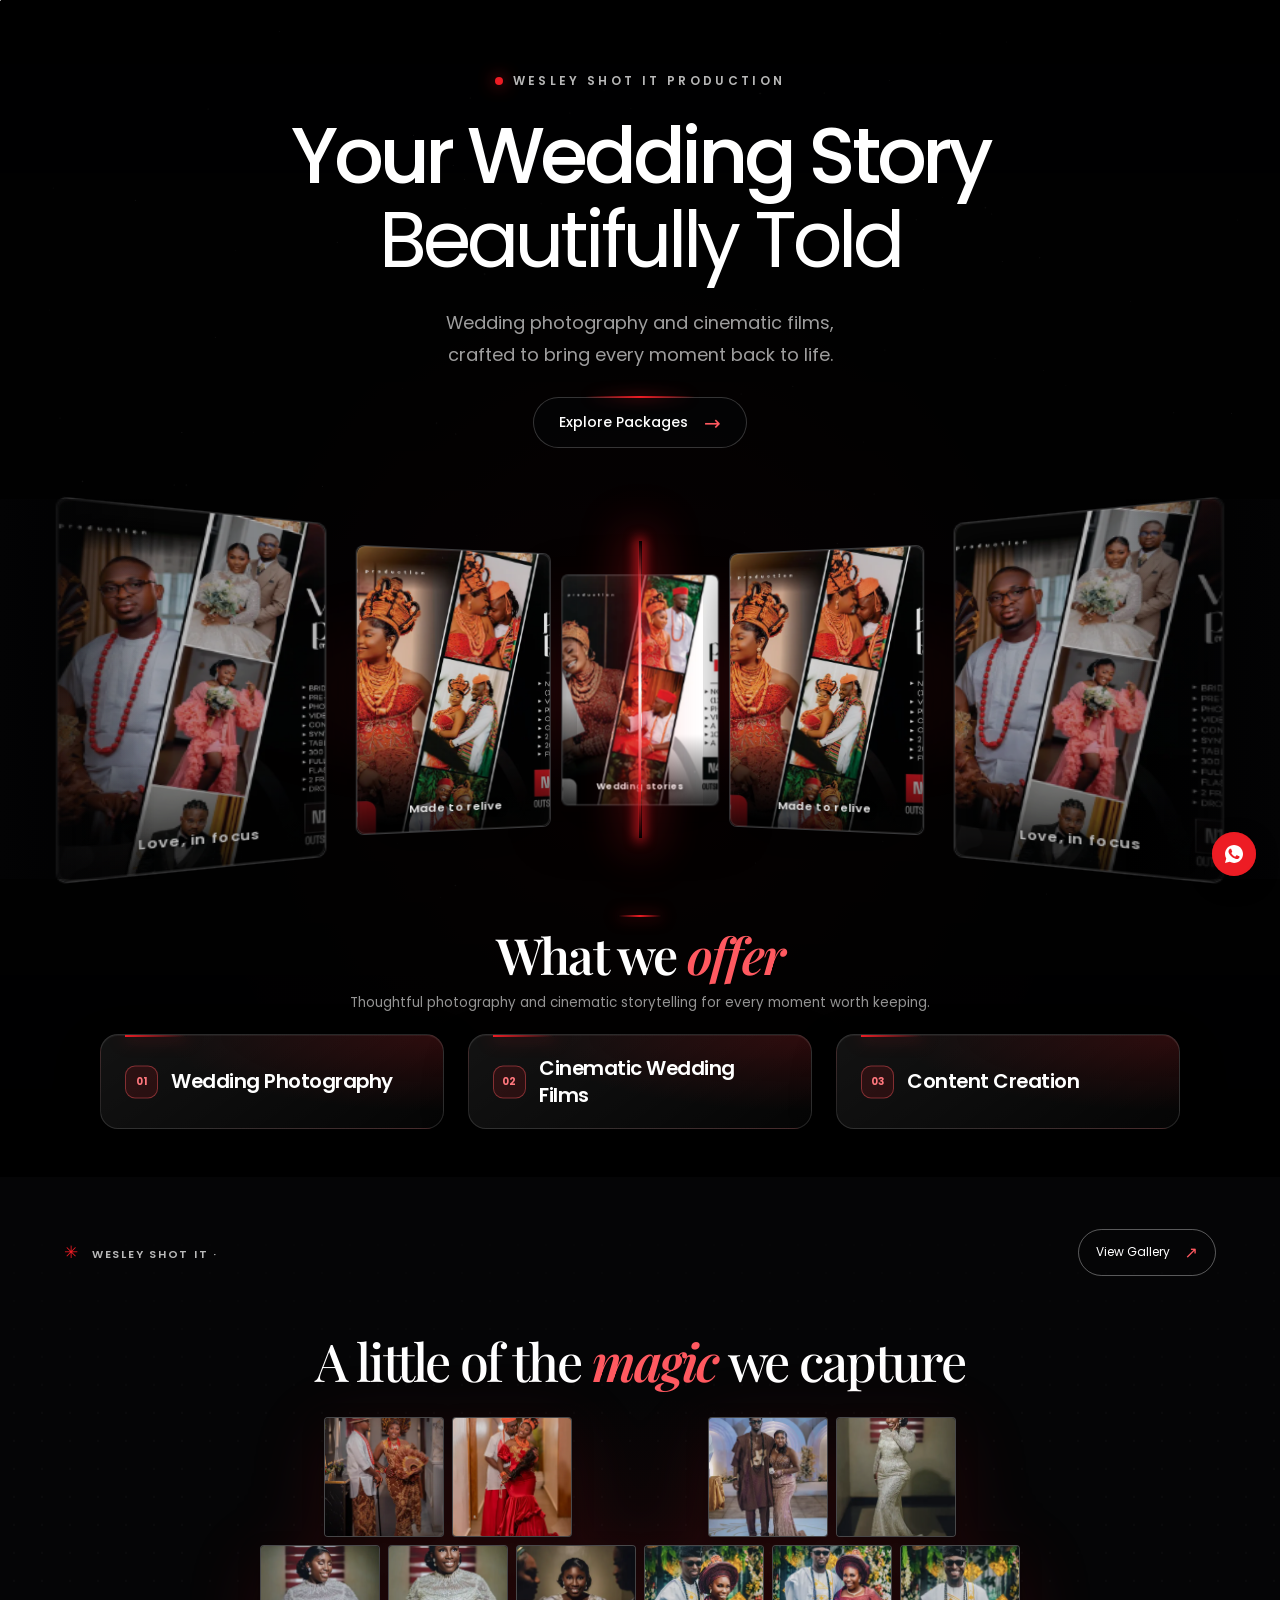
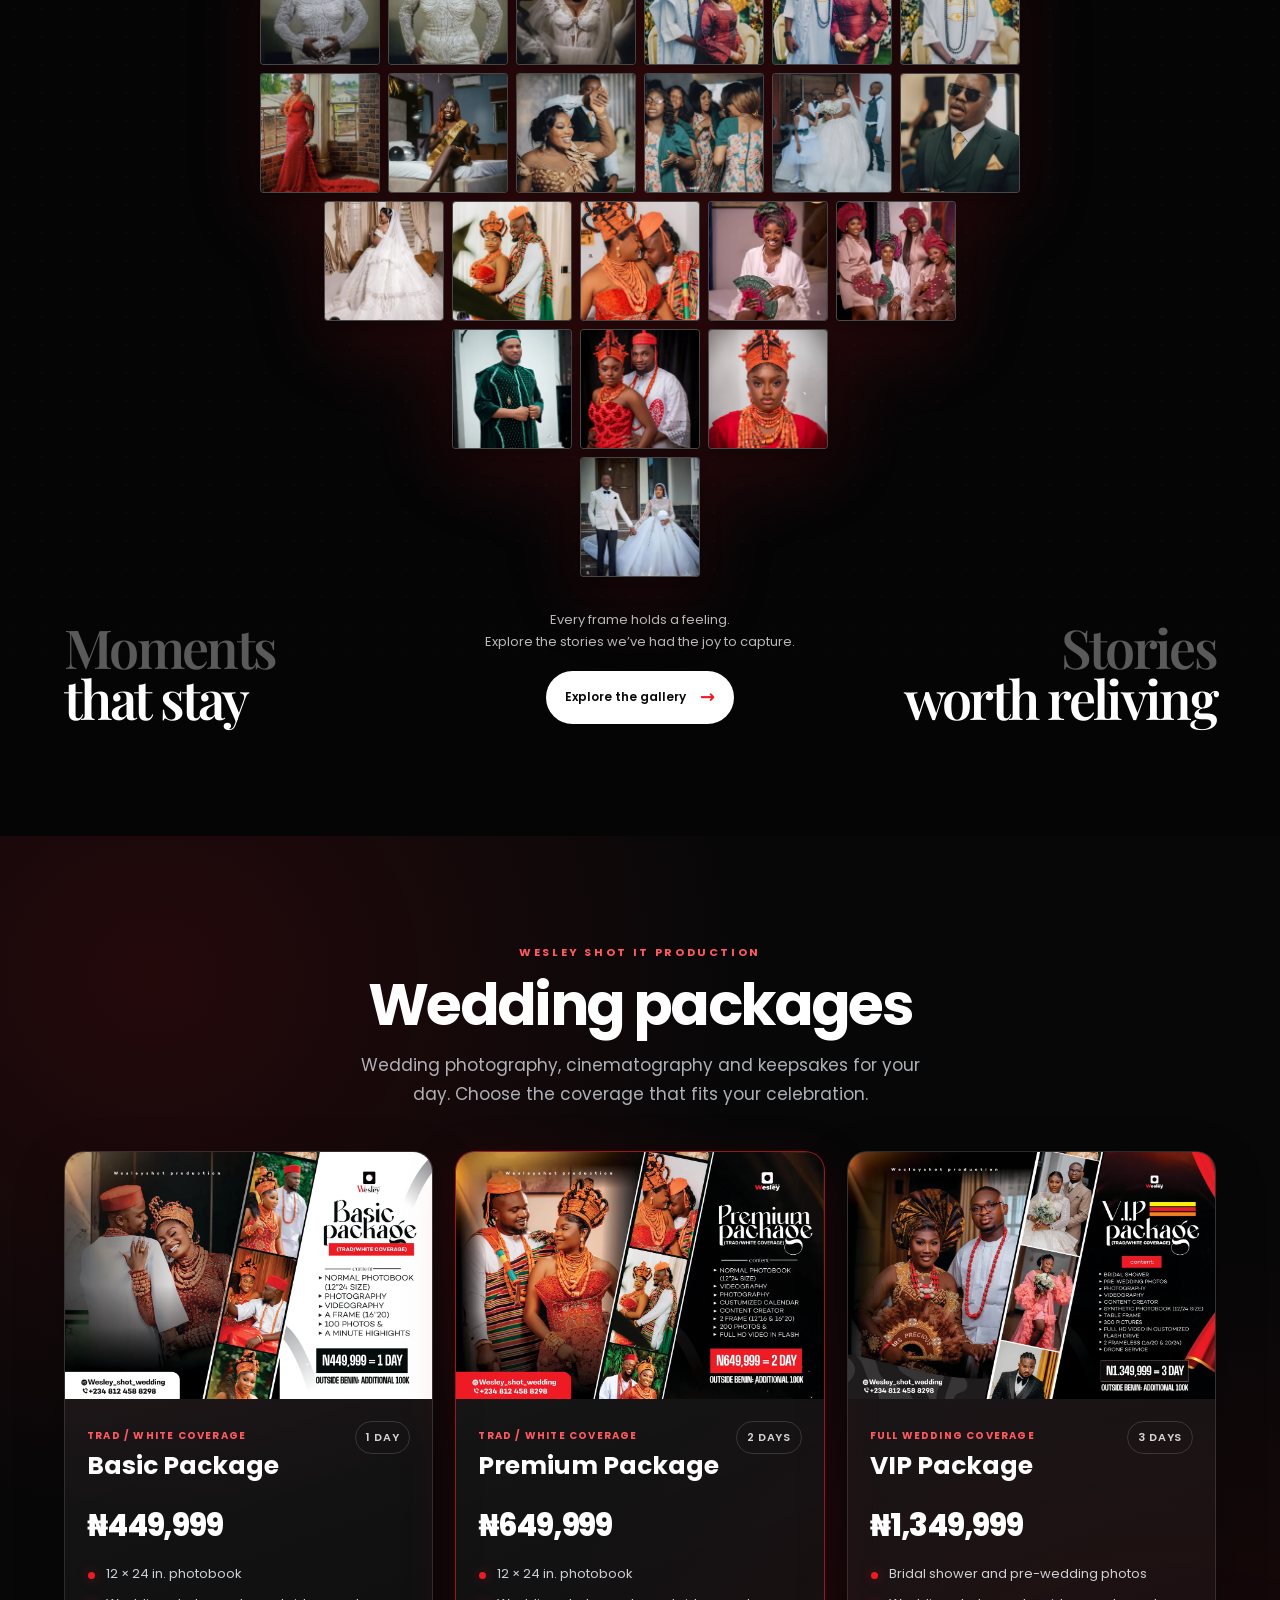
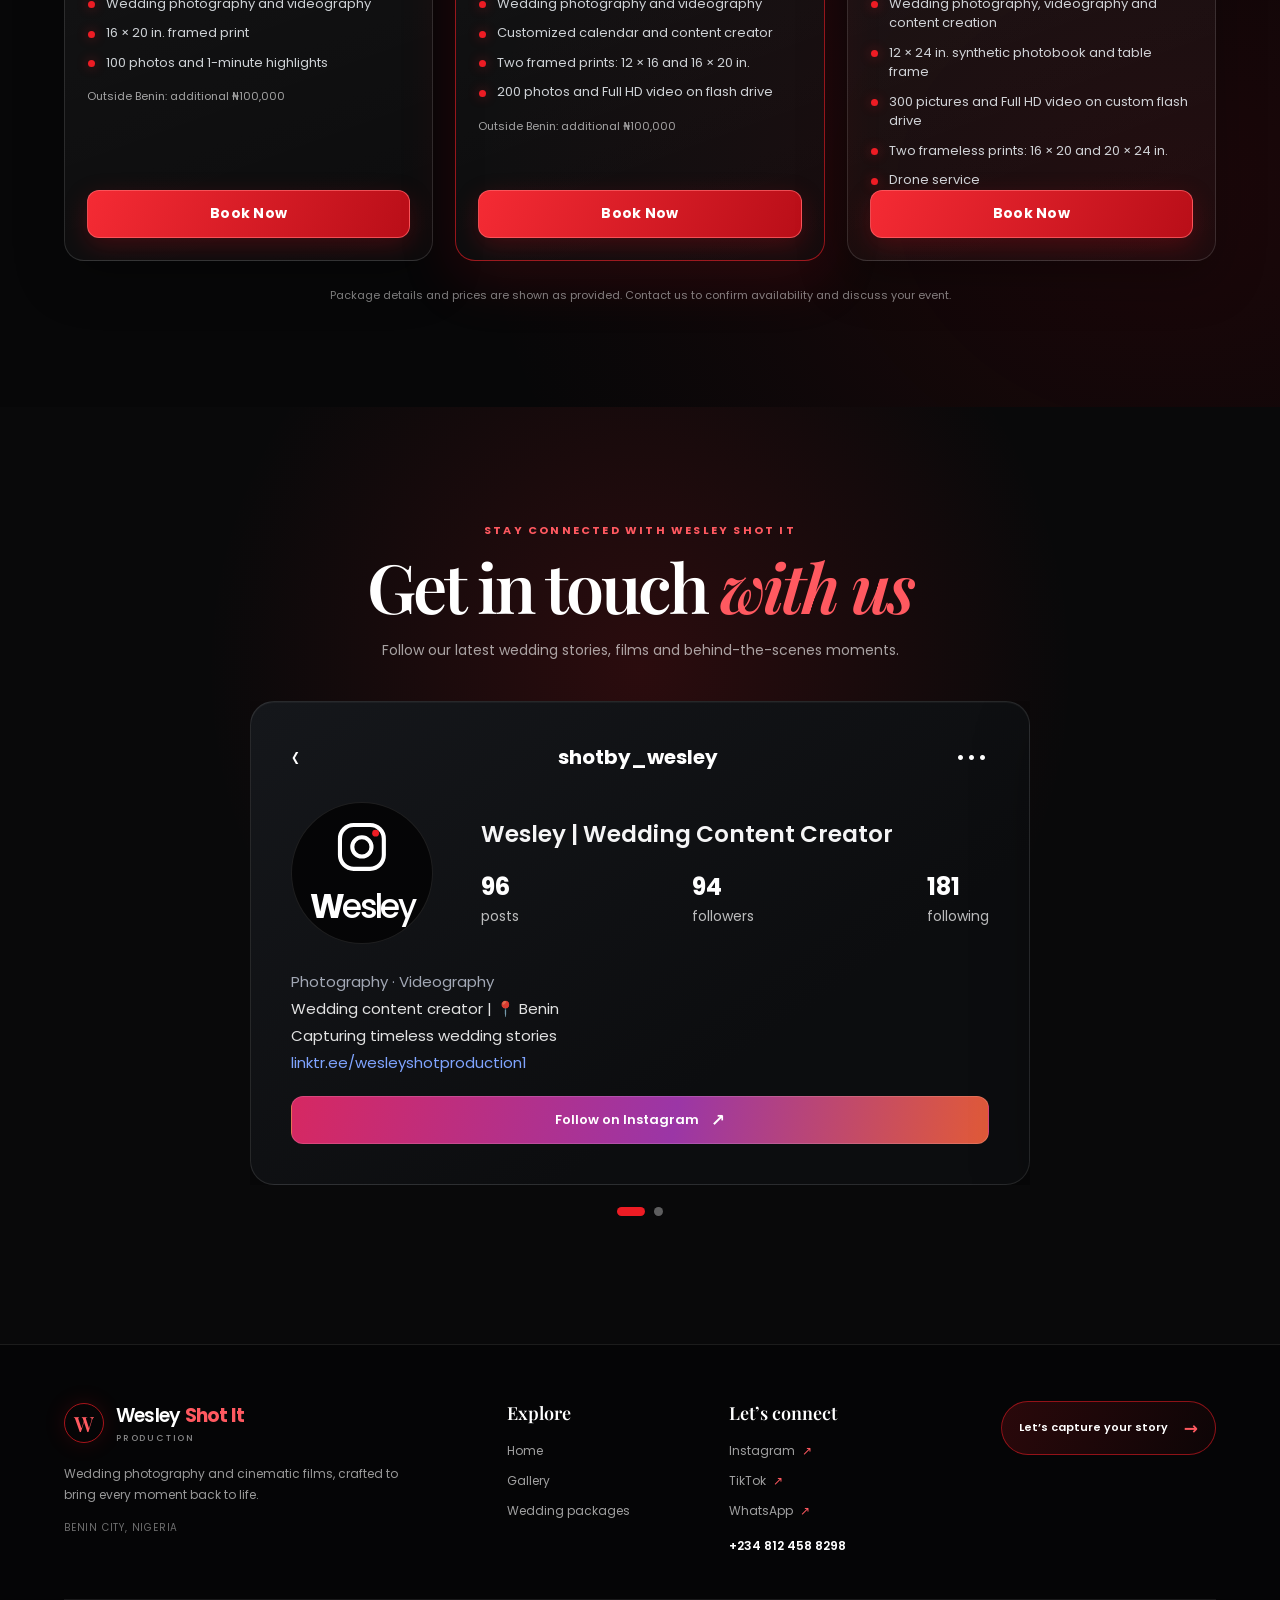
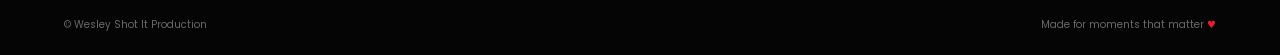
==== commit c1b66a02: "refactor: peform lighthouse performane on the site" ====
--- a/index.html
+++ b/index.html
@@ -12,6 +12,8 @@
     <link
       href="https://fonts.googleapis.com/css2?family=Poppins:wght@400;500;600;700;800;900&family=Playfair+Display:ital,wght@0,600;1,600&display=swap"
       rel="stylesheet"
+      media="print"
+      data-async-fonts
     />
     <link rel="stylesheet" href="styles.css" />
   </head>
@@ -100,31 +102,31 @@
         </div>
         <h2 id="gallery-showcase-title" class="gallery-showcase-title">A little of the <em>magic</em> we capture</h2>
         <div class="gallery-mosaic" aria-label="Heart-shaped collage of 25 wedding photographs">
-          <figure class="mosaic-card mosaic-card-01"><img src="assets/images/IMG_5918.jpg" alt="Wedding photograph 1 from Wesley Shot It" loading="lazy" /></figure>
-          <figure class="mosaic-card mosaic-card-02"><img src="assets/images/IMG_5919.jpg" alt="Wedding photograph 2 from Wesley Shot It" loading="lazy" /></figure>
-          <figure class="mosaic-card mosaic-card-03"><img src="assets/images/IMG_5920.jpg" alt="Wedding photograph 3 from Wesley Shot It" loading="lazy" /></figure>
-          <figure class="mosaic-card mosaic-card-04"><img src="assets/images/IMG_5921.jpg" alt="Wedding photograph 4 from Wesley Shot It" loading="lazy" /></figure>
-          <figure class="mosaic-card mosaic-card-05"><img src="assets/images/IMG_5922.jpg" alt="Wedding photograph 5 from Wesley Shot It" loading="lazy" /></figure>
-          <figure class="mosaic-card mosaic-card-06"><img src="assets/images/IMG_5923.jpg" alt="Wedding photograph 6 from Wesley Shot It" loading="lazy" /></figure>
-          <figure class="mosaic-card mosaic-card-07"><img src="assets/images/IMG_5924.jpg" alt="Wedding photograph 7 from Wesley Shot It" loading="lazy" /></figure>
-          <figure class="mosaic-card mosaic-card-08"><img src="assets/images/IMG_5925.jpg" alt="Wedding photograph 8 from Wesley Shot It" loading="lazy" /></figure>
-          <figure class="mosaic-card mosaic-card-09"><img src="assets/images/IMG_5926.jpg" alt="Wedding photograph 9 from Wesley Shot It" loading="lazy" /></figure>
-          <figure class="mosaic-card mosaic-card-10"><img src="assets/images/IMG_5927.jpg" alt="Wedding photograph 10 from Wesley Shot It" loading="lazy" /></figure>
-          <figure class="mosaic-card mosaic-card-11"><img src="assets/images/IMG_5928.jpg" alt="Wedding photograph 11 from Wesley Shot It" loading="lazy" /></figure>
-          <figure class="mosaic-card mosaic-card-12"><img src="assets/images/IMG_5929.jpg" alt="Wedding photograph 12 from Wesley Shot It" loading="lazy" /></figure>
-          <figure class="mosaic-card mosaic-card-13"><img src="assets/images/IMG_5930.jpg" alt="Wedding photograph 13 from Wesley Shot It" loading="lazy" /></figure>
-          <figure class="mosaic-card mosaic-card-14"><img src="assets/images/IMG_5931.jpg" alt="Wedding photograph 14 from Wesley Shot It" loading="lazy" /></figure>
-          <figure class="mosaic-card mosaic-card-15"><img src="assets/images/IMG_5932.jpg" alt="Wedding photograph 15 from Wesley Shot It" loading="lazy" /></figure>
-          <figure class="mosaic-card mosaic-card-16"><img src="assets/images/IMG_5933.jpg" alt="Wedding photograph 16 from Wesley Shot It" loading="lazy" /></figure>
-          <figure class="mosaic-card mosaic-card-17"><img src="assets/images/IMG_5934.jpg" alt="Wedding photograph 17 from Wesley Shot It" loading="lazy" /></figure>
-          <figure class="mosaic-card mosaic-card-18"><img src="assets/images/IMG_5935.jpg" alt="Wedding photograph 18 from Wesley Shot It" loading="lazy" /></figure>
-          <figure class="mosaic-card mosaic-card-19"><img src="assets/images/IMG_5936.jpg" alt="Wedding photograph 19 from Wesley Shot It" loading="lazy" /></figure>
-          <figure class="mosaic-card mosaic-card-20"><img src="assets/images/IMG_5937.jpg" alt="Wedding photograph 20 from Wesley Shot It" loading="lazy" /></figure>
-          <figure class="mosaic-card mosaic-card-21"><img src="assets/images/IMG_5938.jpg" alt="Wedding photograph 21 from Wesley Shot It" loading="lazy" /></figure>
-          <figure class="mosaic-card mosaic-card-22"><img src="assets/images/IMG_5939.jpg" alt="Wedding photograph 22 from Wesley Shot It" loading="lazy" /></figure>
-          <figure class="mosaic-card mosaic-card-23"><img src="assets/images/IMG_5940.jpg" alt="Wedding photograph 23 from Wesley Shot It" loading="lazy" /></figure>
-          <figure class="mosaic-card mosaic-card-24"><img src="assets/images/IMG_5941.jpg" alt="Wedding photograph 24 from Wesley Shot It" loading="lazy" /></figure>
-          <figure class="mosaic-card mosaic-card-25"><img src="assets/images/IMG_5942.jpg" alt="Wedding photograph 25 from Wesley Shot It" loading="lazy" /></figure>
+          <figure class="mosaic-card mosaic-card-01"><img src="assets/images/IMG_5918-480.webp" data-large-src="assets/images/IMG_5918.webp" alt="Wedding photograph 1 from Wesley Shot It" loading="lazy" /></figure>
+          <figure class="mosaic-card mosaic-card-02"><img src="assets/images/IMG_5919-480.webp" data-large-src="assets/images/IMG_5919.webp" alt="Wedding photograph 2 from Wesley Shot It" loading="lazy" /></figure>
+          <figure class="mosaic-card mosaic-card-03"><img src="assets/images/IMG_5920-480.webp" data-large-src="assets/images/IMG_5920.webp" alt="Wedding photograph 3 from Wesley Shot It" loading="lazy" /></figure>
+          <figure class="mosaic-card mosaic-card-04"><img src="assets/images/IMG_5921-480.webp" data-large-src="assets/images/IMG_5921.webp" alt="Wedding photograph 4 from Wesley Shot It" loading="lazy" /></figure>
+          <figure class="mosaic-card mosaic-card-05"><img src="assets/images/IMG_5922-480.webp" data-large-src="assets/images/IMG_5922.webp" alt="Wedding photograph 5 from Wesley Shot It" loading="lazy" /></figure>
+          <figure class="mosaic-card mosaic-card-06"><img src="assets/images/IMG_5923-480.webp" data-large-src="assets/images/IMG_5923.webp" alt="Wedding photograph 6 from Wesley Shot It" loading="lazy" /></figure>
+          <figure class="mosaic-card mosaic-card-07"><img src="assets/images/IMG_5924-480.webp" data-large-src="assets/images/IMG_5924.webp" alt="Wedding photograph 7 from Wesley Shot It" loading="lazy" /></figure>
+          <figure class="mosaic-card mosaic-card-08"><img src="assets/images/IMG_5925-480.webp" data-large-src="assets/images/IMG_5925.webp" alt="Wedding photograph 8 from Wesley Shot It" loading="lazy" /></figure>
+          <figure class="mosaic-card mosaic-card-09"><img src="assets/images/IMG_5926-480.webp" data-large-src="assets/images/IMG_5926.webp" alt="Wedding photograph 9 from Wesley Shot It" loading="lazy" /></figure>
+          <figure class="mosaic-card mosaic-card-10"><img src="assets/images/IMG_5927-480.webp" data-large-src="assets/images/IMG_5927.webp" alt="Wedding photograph 10 from Wesley Shot It" loading="lazy" /></figure>
+          <figure class="mosaic-card mosaic-card-11"><img src="assets/images/IMG_5928-480.webp" data-large-src="assets/images/IMG_5928.webp" alt="Wedding photograph 11 from Wesley Shot It" loading="lazy" /></figure>
+          <figure class="mosaic-card mosaic-card-12"><img src="assets/images/IMG_5929-480.webp" data-large-src="assets/images/IMG_5929.webp" alt="Wedding photograph 12 from Wesley Shot It" loading="lazy" /></figure>
+          <figure class="mosaic-card mosaic-card-13"><img src="assets/images/IMG_5930-480.webp" data-large-src="assets/images/IMG_5930.webp" alt="Wedding photograph 13 from Wesley Shot It" loading="lazy" /></figure>
+          <figure class="mosaic-card mosaic-card-14"><img src="assets/images/IMG_5931-480.webp" data-large-src="assets/images/IMG_5931.webp" alt="Wedding photograph 14 from Wesley Shot It" loading="lazy" /></figure>
+          <figure class="mosaic-card mosaic-card-15"><img src="assets/images/IMG_5932-480.webp" data-large-src="assets/images/IMG_5932.webp" alt="Wedding photograph 15 from Wesley Shot It" loading="lazy" /></figure>
+          <figure class="mosaic-card mosaic-card-16"><img src="assets/images/IMG_5933-480.webp" data-large-src="assets/images/IMG_5933.webp" alt="Wedding photograph 16 from Wesley Shot It" loading="lazy" /></figure>
+          <figure class="mosaic-card mosaic-card-17"><img src="assets/images/IMG_5934-480.webp" data-large-src="assets/images/IMG_5934.webp" alt="Wedding photograph 17 from Wesley Shot It" loading="lazy" /></figure>
+          <figure class="mosaic-card mosaic-card-18"><img src="assets/images/IMG_5935-480.webp" data-large-src="assets/images/IMG_5935.webp" alt="Wedding photograph 18 from Wesley Shot It" loading="lazy" /></figure>
+          <figure class="mosaic-card mosaic-card-19"><img src="assets/images/IMG_5936-480.webp" data-large-src="assets/images/IMG_5936.webp" alt="Wedding photograph 19 from Wesley Shot It" loading="lazy" /></figure>
+          <figure class="mosaic-card mosaic-card-20"><img src="assets/images/IMG_5937-480.webp" data-large-src="assets/images/IMG_5937.webp" alt="Wedding photograph 20 from Wesley Shot It" loading="lazy" /></figure>
+          <figure class="mosaic-card mosaic-card-21"><img src="assets/images/IMG_5938-480.webp" data-large-src="assets/images/IMG_5938.webp" alt="Wedding photograph 21 from Wesley Shot It" loading="lazy" /></figure>
+          <figure class="mosaic-card mosaic-card-22"><img src="assets/images/IMG_5939-480.webp" data-large-src="assets/images/IMG_5939.webp" alt="Wedding photograph 22 from Wesley Shot It" loading="lazy" /></figure>
+          <figure class="mosaic-card mosaic-card-23"><img src="assets/images/IMG_5940-480.webp" data-large-src="assets/images/IMG_5940.webp" alt="Wedding photograph 23 from Wesley Shot It" loading="lazy" /></figure>
+          <figure class="mosaic-card mosaic-card-24"><img src="assets/images/IMG_5941-480.webp" data-large-src="assets/images/IMG_5941.webp" alt="Wedding photograph 24 from Wesley Shot It" loading="lazy" /></figure>
+          <figure class="mosaic-card mosaic-card-25"><img src="assets/images/IMG_5942-480.webp" data-large-src="assets/images/IMG_5942.webp" alt="Wedding photograph 25 from Wesley Shot It" loading="lazy" /></figure>
         </div>
         
         
@@ -154,7 +156,7 @@
           <article class="package-card">
             <div class="package-image">
               <img
-                src="assets/pricing/basic-package.jpg"
+                src="assets/pricing/basic-package.webp"
                 alt="Basic wedding package flyer featuring a traditional Nigerian wedding"
                 loading="lazy"
               />
@@ -188,7 +190,7 @@
           <article class="package-card package-card-featured">
             <div class="package-image">
               <img
-                src="assets/pricing/premium-package.jpg"
+                src="assets/pricing/premium-package.webp"
                 alt="Premium wedding package flyer featuring a couple in traditional attire"
                 loading="lazy"
               />
@@ -223,7 +225,7 @@
           <article class="package-card">
             <div class="package-image">
               <img
-                src="assets/pricing/vip-package.jpg"
+                src="assets/pricing/vip-package.webp"
                 alt="VIP wedding package flyer featuring a bride and groom"
                 loading="lazy"
               />
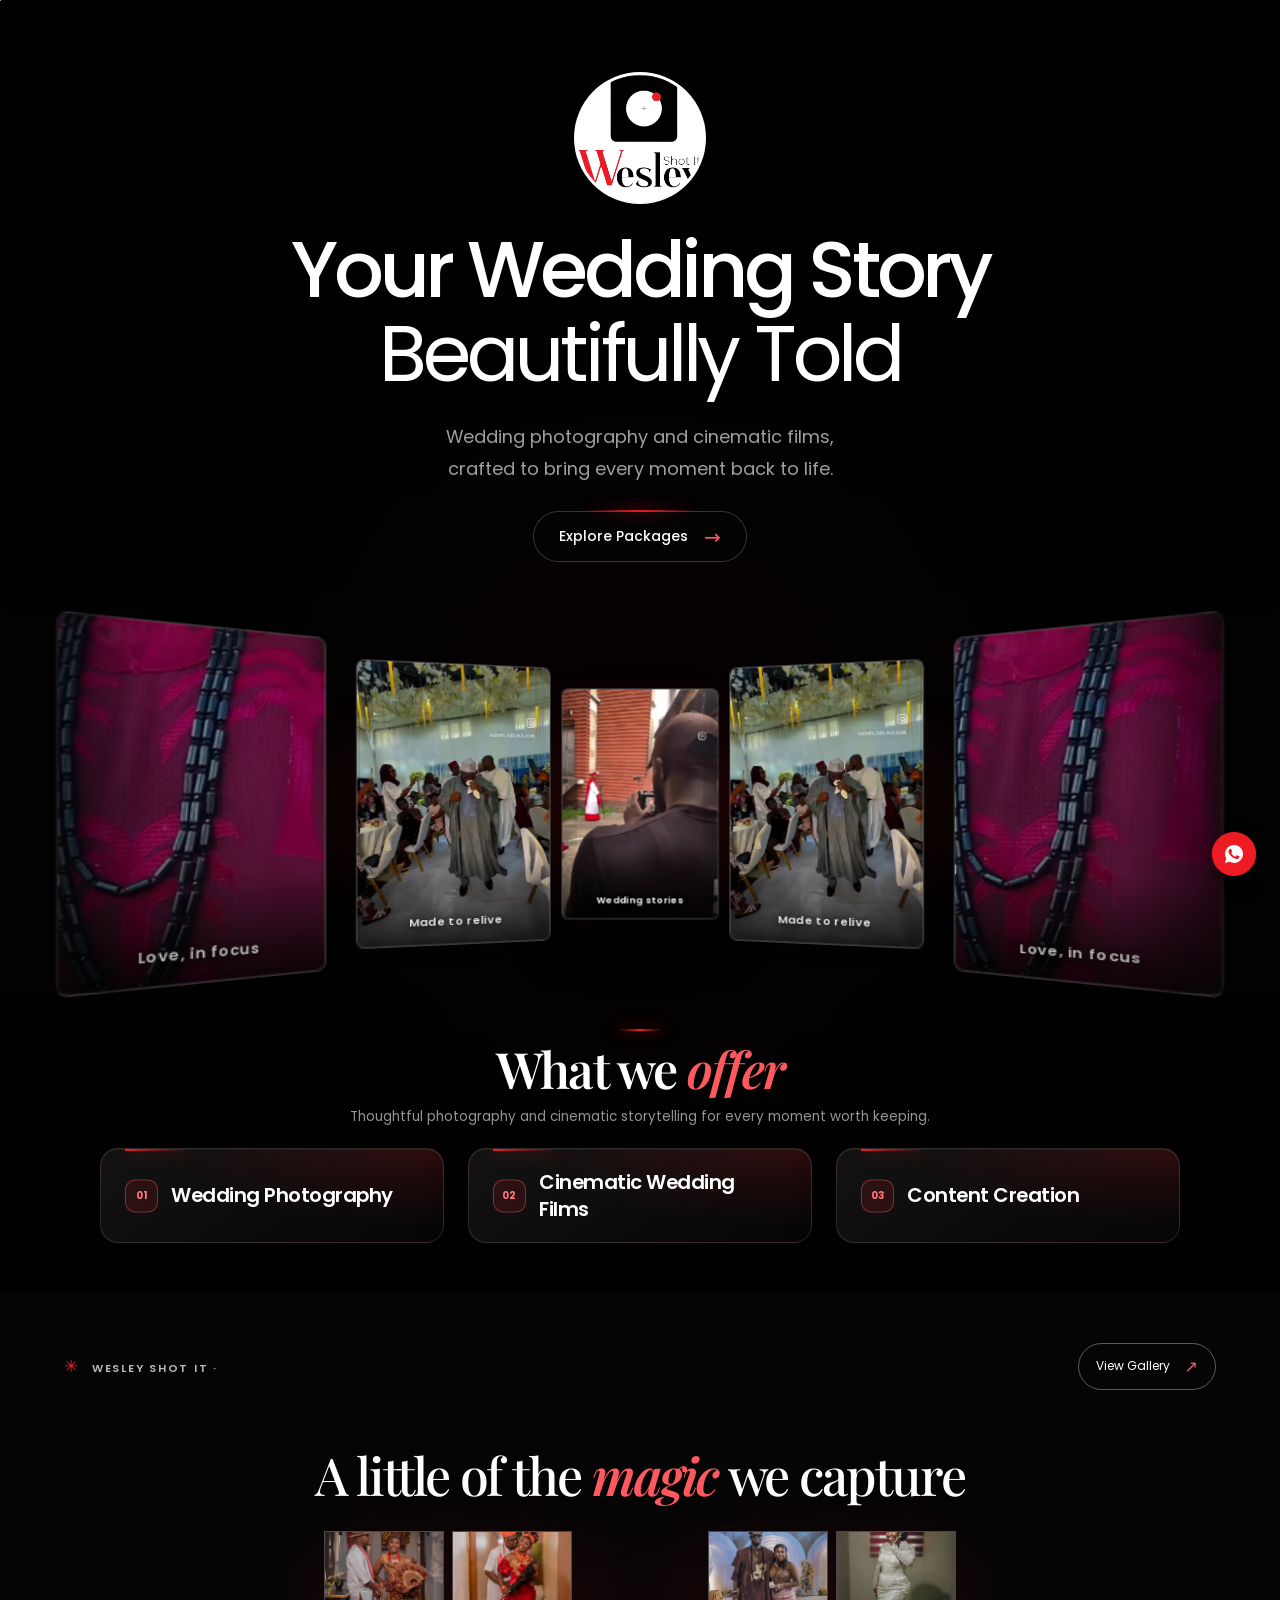
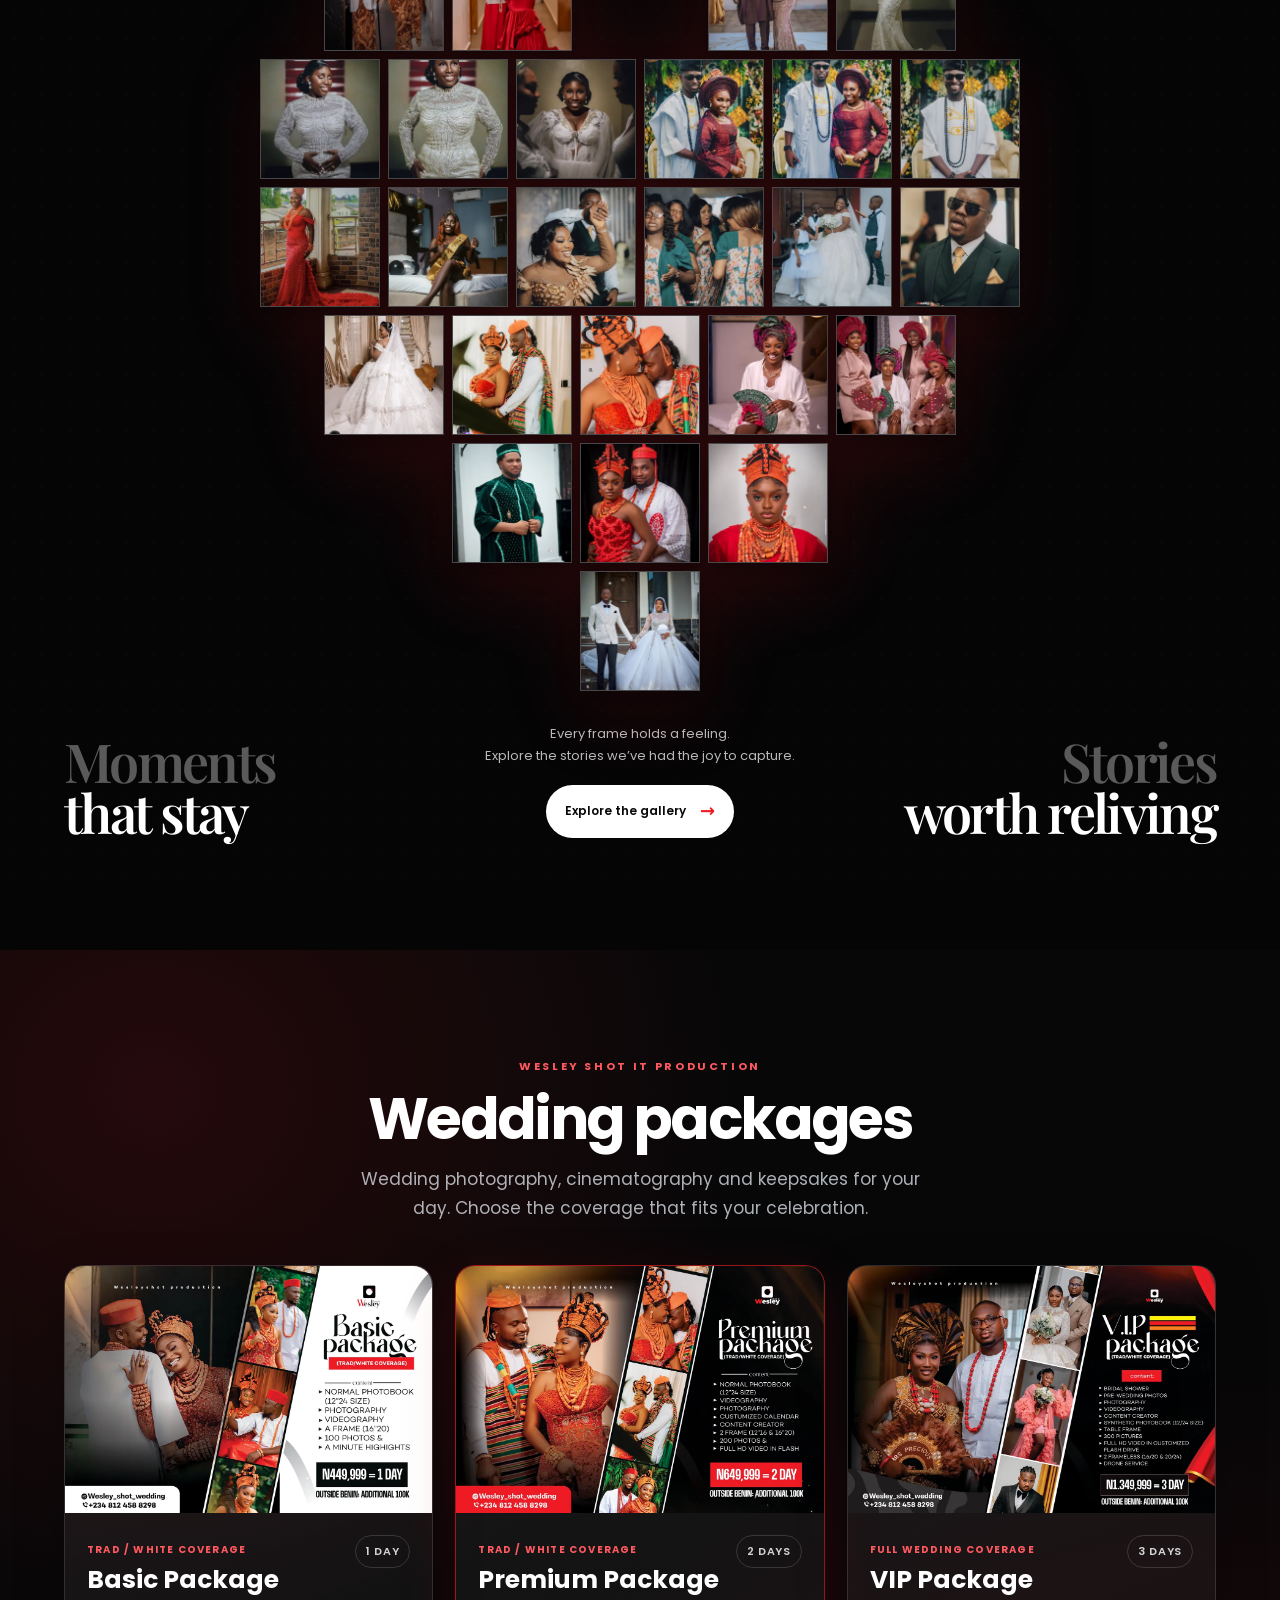
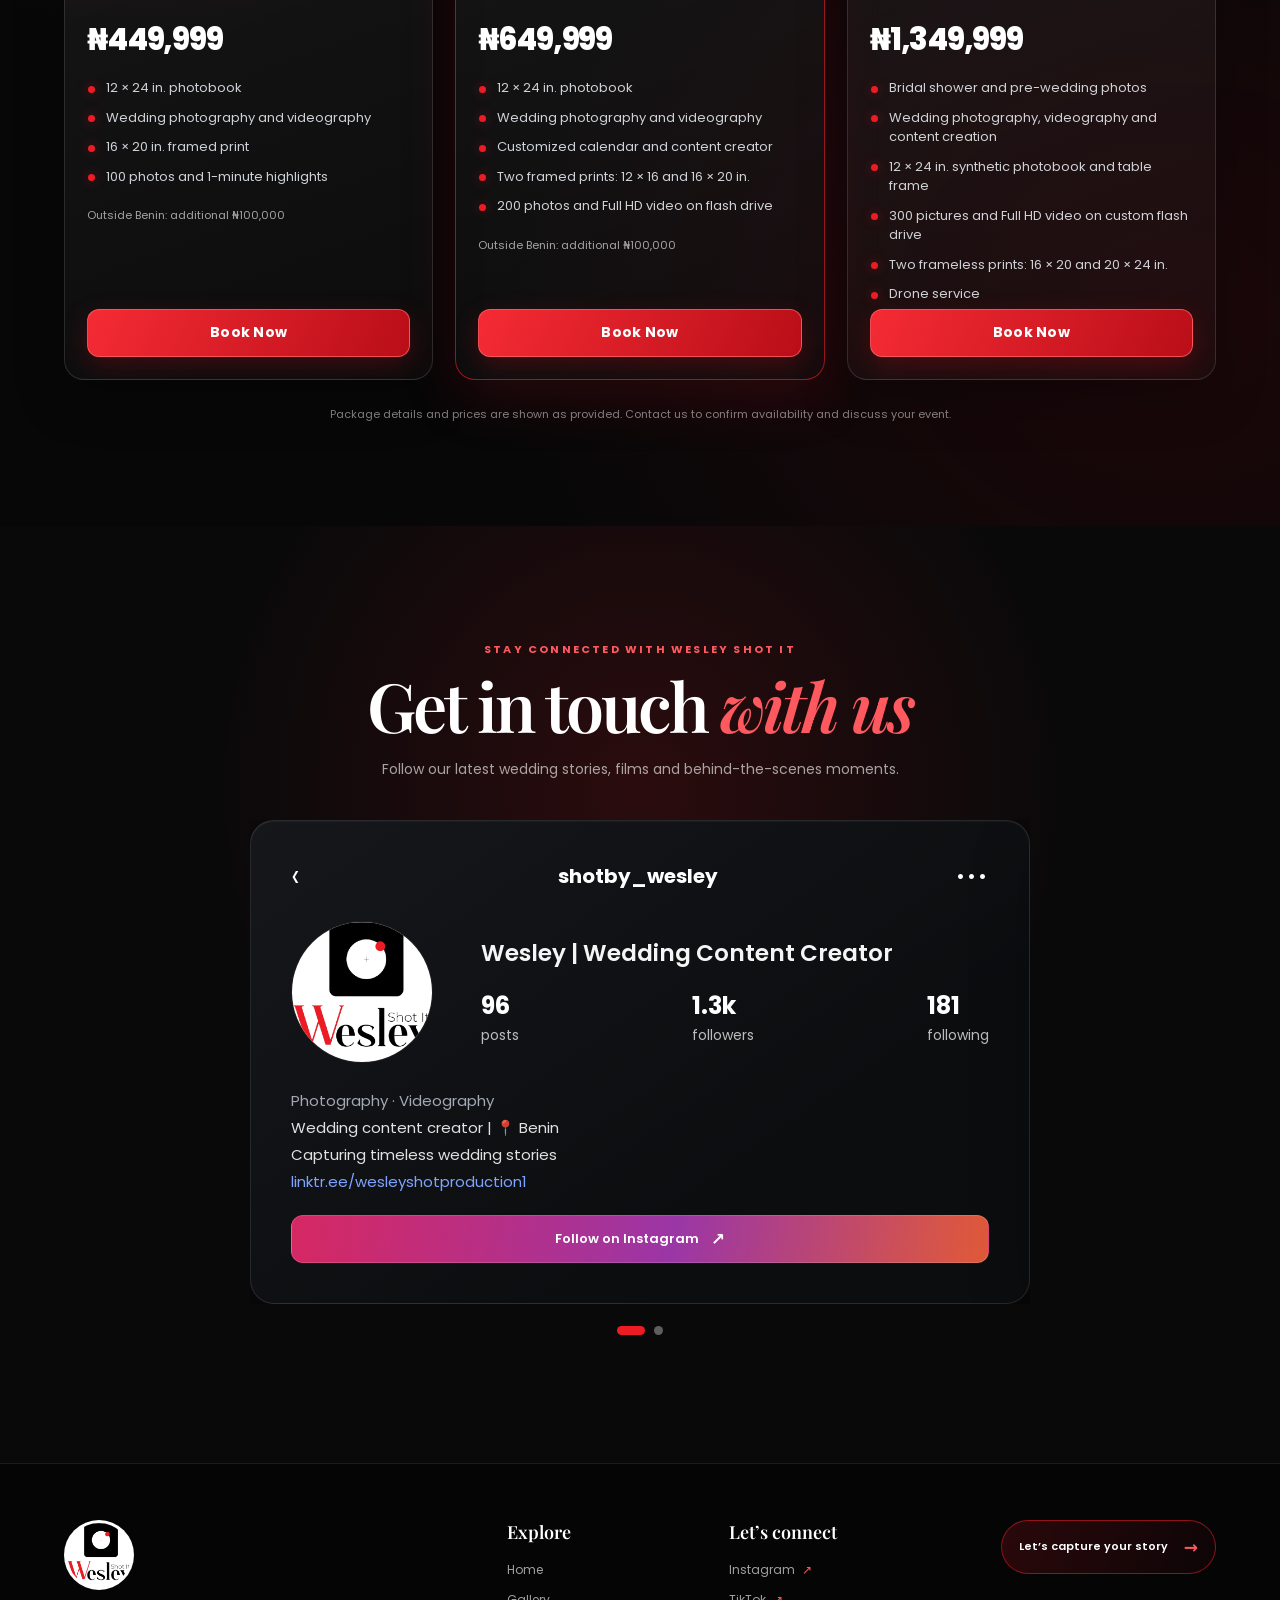
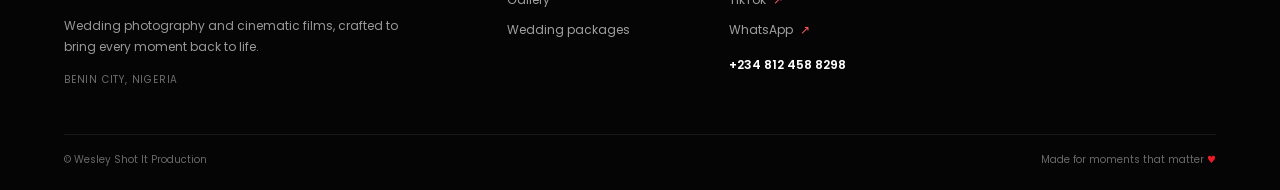
==== commit 10f25f97: "fix: fixed performance on the site" ====
--- a/index.html
+++ b/index.html
@@ -7,6 +7,13 @@
       content="width=device-width, initial-scale=1, viewport-fit=cover"
     />
     <title>Wesley Shot It | Wedding Photography &amp; Cinematography</title>
+    <link
+      rel="icon"
+      type="image/png"
+      sizes="48x48"
+      href="assets/brand/favicon.png"
+    />
+    <link rel="apple-touch-icon" href="assets/brand/apple-touch-icon.png" />
     <link rel="preconnect" href="https://fonts.googleapis.com" />
     <link rel="preconnect" href="https://fonts.gstatic.com" crossorigin />
     <link
@@ -15,6 +22,12 @@
       media="print"
       data-async-fonts
     />
+    <link
+      rel="preload"
+      as="image"
+      href="assets/slider/video-thumb-01.webp"
+      fetchpriority="high"
+    />
     <link rel="stylesheet" href="styles.css" />
   </head>
   <body>
@@ -26,8 +39,11 @@
       <main class="hero-layout" aria-labelledby="hero-title">
         <div class="hero-copy">
           <p class="hero-brand">
-            <span class="brand-mark" aria-hidden="true"></span> Wesley Shot It
-            Production
+            <img
+              class="hero-brand-logo"
+              src="assets/brand/IMG_5967-removebg-preview.png"
+              alt="Wesley Shot It Production"
+            />
           </p>
           <h1 id="hero-title">
             Your Wedding Story<br /><span>Beautifully Told</span>
@@ -43,19 +59,21 @@
 
         <div class="gallery-wrap" aria-label="Wedding photography highlights">
           <div class="gallery-glow" aria-hidden="true"></div>
-          <div class="gallery-beam" aria-hidden="true"></div>
           <div class="ring" id="ring"></div>
         </div>
 
         <header class="hero-offer-heading">
           <h2>What we <span>offer</span></h2>
-          <p>Thoughtful photography and cinematic storytelling for every moment worth keeping.</p>
+          <p>
+            Thoughtful photography and cinematic storytelling for every moment
+            worth keeping.
+          </p>
         </header>
 
         <div class="hero-features">
           <article>
             <h2>Wedding Photography</h2>
-              <!-- <p>
+            <!-- <p>
                 Real emotion and beautiful details, thoughtfully captured
                 throughout your day.
               </p> -->
@@ -76,68 +94,265 @@
           </article>
         </div>
       </main>
-      
     </div>
 
-  <a
-        href="https://wa.me/2348124588298"
-        target="_blank"
-        rel="noopener"
-        class="wa"
-        aria-label="Chat with Wesley Shot It on WhatsApp"
+    <a
+      href="https://wa.me/2348124588298"
+      target="_blank"
+      rel="noopener"
+      class="wa"
+      aria-label="Chat with Wesley Shot It on WhatsApp"
+    >
+      <svg viewBox="0 0 32 32" fill="#fff" aria-hidden="true">
+        <path
+          d="M16.04 4C9.42 4 4.05 9.35 4.05 15.94c0 2.1.55 4.16 1.6 5.97L4 28l6.26-1.63a11.98 11.98 0 0 0 5.78 1.47h.01c6.61 0 11.98-5.35 11.98-11.94C28.03 9.35 22.66 4 16.04 4Zm6.99 16.96c-.3.83-1.74 1.6-2.4 1.7-.62.1-1.4.14-2.26-.14-.52-.17-1.2-.4-2.06-.77-3.62-1.56-5.98-5.19-6.16-5.43-.18-.24-1.47-1.95-1.47-3.72 0-1.77.93-2.64 1.26-3 .33-.36.72-.45.96-.45.24 0 .48 0 .69.01.22.01.52-.08.81.62.3.72 1.02 2.49 1.11 2.67.09.18.15.39.03.63-.12.24-.18.39-.36.6-.18.21-.38.47-.54.63-.18.18-.37.37-.16.73.21.36.94 1.54 2.01 2.5 1.38 1.23 2.55 1.61 2.91 1.79.36.18.57.15.78-.09.21-.24.9-1.05 1.14-1.41.24-.36.48-.3.81-.18.33.12 2.1.99 2.46 1.17.36.18.6.27.69.42.09.15.09.87-.21 1.7Z"
+        />
+      </svg>
+      <span class="wa-prompt" id="wa-prompt" aria-hidden="true"
+        >Chat with us</span
       >
-        <svg viewBox="0 0 32 32" fill="#fff" aria-hidden="true">
-          <path
-            d="M16.04 4C9.42 4 4.05 9.35 4.05 15.94c0 2.1.55 4.16 1.6 5.97L4 28l6.26-1.63a11.98 11.98 0 0 0 5.78 1.47h.01c6.61 0 11.98-5.35 11.98-11.94C28.03 9.35 22.66 4 16.04 4Zm6.99 16.96c-.3.83-1.74 1.6-2.4 1.7-.62.1-1.4.14-2.26-.14-.52-.17-1.2-.4-2.06-.77-3.62-1.56-5.98-5.19-6.16-5.43-.18-.24-1.47-1.95-1.47-3.72 0-1.77.93-2.64 1.26-3 .33-.36.72-.45.96-.45.24 0 .48 0 .69.01.22.01.52-.08.81.62.3.72 1.02 2.49 1.11 2.67.09.18.15.39.03.63-.12.24-.18.39-.36.6-.18.21-.38.47-.54.63-.18.18-.37.37-.16.73.21.36.94 1.54 2.01 2.5 1.38 1.23 2.55 1.61 2.91 1.79.36.18.57.15.78-.09.21-.24.9-1.05 1.14-1.41.24-.36.48-.3.81-.18.33.12 2.1.99 2.46 1.17.36.18.6.27.69.42.09.15.09.87-.21 1.7Z"
-          />
-        </svg>
-        <span class="wa-prompt" id="wa-prompt" aria-hidden="true">Chat with us</span>
-      </a>
-
-        <section class="gallery-showcase" aria-labelledby="gallery-showcase-title">
+    </a>
+
+    <section class="gallery-showcase" aria-labelledby="gallery-showcase-title">
       <div class="gallery-showcase-inner">
         <div class="gallery-showcase-topline">
-          <span class="gallery-eyebrow"><span aria-hidden="true">✳</span> Wesley Shot It ·</span>
-          <a class="gallery-view-link" href="gallery.html">View Gallery <span aria-hidden="true">↗</span></a>
-        </div>
-        <h2 id="gallery-showcase-title" class="gallery-showcase-title">A little of the <em>magic</em> we capture</h2>
-        <div class="gallery-mosaic" aria-label="Heart-shaped collage of 25 wedding photographs">
-          <figure class="mosaic-card mosaic-card-01"><img src="assets/images/IMG_5918-480.webp" data-large-src="assets/images/IMG_5918.webp" alt="Wedding photograph 1 from Wesley Shot It" loading="lazy" /></figure>
-          <figure class="mosaic-card mosaic-card-02"><img src="assets/images/IMG_5919-480.webp" data-large-src="assets/images/IMG_5919.webp" alt="Wedding photograph 2 from Wesley Shot It" loading="lazy" /></figure>
-          <figure class="mosaic-card mosaic-card-03"><img src="assets/images/IMG_5920-480.webp" data-large-src="assets/images/IMG_5920.webp" alt="Wedding photograph 3 from Wesley Shot It" loading="lazy" /></figure>
-          <figure class="mosaic-card mosaic-card-04"><img src="assets/images/IMG_5921-480.webp" data-large-src="assets/images/IMG_5921.webp" alt="Wedding photograph 4 from Wesley Shot It" loading="lazy" /></figure>
-          <figure class="mosaic-card mosaic-card-05"><img src="assets/images/IMG_5922-480.webp" data-large-src="assets/images/IMG_5922.webp" alt="Wedding photograph 5 from Wesley Shot It" loading="lazy" /></figure>
-          <figure class="mosaic-card mosaic-card-06"><img src="assets/images/IMG_5923-480.webp" data-large-src="assets/images/IMG_5923.webp" alt="Wedding photograph 6 from Wesley Shot It" loading="lazy" /></figure>
-          <figure class="mosaic-card mosaic-card-07"><img src="assets/images/IMG_5924-480.webp" data-large-src="assets/images/IMG_5924.webp" alt="Wedding photograph 7 from Wesley Shot It" loading="lazy" /></figure>
-          <figure class="mosaic-card mosaic-card-08"><img src="assets/images/IMG_5925-480.webp" data-large-src="assets/images/IMG_5925.webp" alt="Wedding photograph 8 from Wesley Shot It" loading="lazy" /></figure>
-          <figure class="mosaic-card mosaic-card-09"><img src="assets/images/IMG_5926-480.webp" data-large-src="assets/images/IMG_5926.webp" alt="Wedding photograph 9 from Wesley Shot It" loading="lazy" /></figure>
-          <figure class="mosaic-card mosaic-card-10"><img src="assets/images/IMG_5927-480.webp" data-large-src="assets/images/IMG_5927.webp" alt="Wedding photograph 10 from Wesley Shot It" loading="lazy" /></figure>
-          <figure class="mosaic-card mosaic-card-11"><img src="assets/images/IMG_5928-480.webp" data-large-src="assets/images/IMG_5928.webp" alt="Wedding photograph 11 from Wesley Shot It" loading="lazy" /></figure>
-          <figure class="mosaic-card mosaic-card-12"><img src="assets/images/IMG_5929-480.webp" data-large-src="assets/images/IMG_5929.webp" alt="Wedding photograph 12 from Wesley Shot It" loading="lazy" /></figure>
-          <figure class="mosaic-card mosaic-card-13"><img src="assets/images/IMG_5930-480.webp" data-large-src="assets/images/IMG_5930.webp" alt="Wedding photograph 13 from Wesley Shot It" loading="lazy" /></figure>
-          <figure class="mosaic-card mosaic-card-14"><img src="assets/images/IMG_5931-480.webp" data-large-src="assets/images/IMG_5931.webp" alt="Wedding photograph 14 from Wesley Shot It" loading="lazy" /></figure>
-          <figure class="mosaic-card mosaic-card-15"><img src="assets/images/IMG_5932-480.webp" data-large-src="assets/images/IMG_5932.webp" alt="Wedding photograph 15 from Wesley Shot It" loading="lazy" /></figure>
-          <figure class="mosaic-card mosaic-card-16"><img src="assets/images/IMG_5933-480.webp" data-large-src="assets/images/IMG_5933.webp" alt="Wedding photograph 16 from Wesley Shot It" loading="lazy" /></figure>
-          <figure class="mosaic-card mosaic-card-17"><img src="assets/images/IMG_5934-480.webp" data-large-src="assets/images/IMG_5934.webp" alt="Wedding photograph 17 from Wesley Shot It" loading="lazy" /></figure>
-          <figure class="mosaic-card mosaic-card-18"><img src="assets/images/IMG_5935-480.webp" data-large-src="assets/images/IMG_5935.webp" alt="Wedding photograph 18 from Wesley Shot It" loading="lazy" /></figure>
-          <figure class="mosaic-card mosaic-card-19"><img src="assets/images/IMG_5936-480.webp" data-large-src="assets/images/IMG_5936.webp" alt="Wedding photograph 19 from Wesley Shot It" loading="lazy" /></figure>
-          <figure class="mosaic-card mosaic-card-20"><img src="assets/images/IMG_5937-480.webp" data-large-src="assets/images/IMG_5937.webp" alt="Wedding photograph 20 from Wesley Shot It" loading="lazy" /></figure>
-          <figure class="mosaic-card mosaic-card-21"><img src="assets/images/IMG_5938-480.webp" data-large-src="assets/images/IMG_5938.webp" alt="Wedding photograph 21 from Wesley Shot It" loading="lazy" /></figure>
-          <figure class="mosaic-card mosaic-card-22"><img src="assets/images/IMG_5939-480.webp" data-large-src="assets/images/IMG_5939.webp" alt="Wedding photograph 22 from Wesley Shot It" loading="lazy" /></figure>
-          <figure class="mosaic-card mosaic-card-23"><img src="assets/images/IMG_5940-480.webp" data-large-src="assets/images/IMG_5940.webp" alt="Wedding photograph 23 from Wesley Shot It" loading="lazy" /></figure>
-          <figure class="mosaic-card mosaic-card-24"><img src="assets/images/IMG_5941-480.webp" data-large-src="assets/images/IMG_5941.webp" alt="Wedding photograph 24 from Wesley Shot It" loading="lazy" /></figure>
-          <figure class="mosaic-card mosaic-card-25"><img src="assets/images/IMG_5942-480.webp" data-large-src="assets/images/IMG_5942.webp" alt="Wedding photograph 25 from Wesley Shot It" loading="lazy" /></figure>
-        </div>
-        
-        
+          <span class="gallery-eyebrow"
+            ><span aria-hidden="true">&#x2733;&#xfe0e;</span> Wesley Shot It
+            ·</span
+          >
+          <a class="gallery-view-link" href="gallery.html"
+            >View Gallery <span aria-hidden="true">↗</span></a
+          >
+        </div>
+        <h2 id="gallery-showcase-title" class="gallery-showcase-title">
+          A little of the <em>magic</em> we capture
+        </h2>
+        <div
+          class="gallery-mosaic"
+          aria-label="Heart-shaped collage of 25 wedding photographs"
+        >
+          <figure class="mosaic-card mosaic-card-01">
+            <img
+              src="assets/images/IMG_5918-480.webp"
+              data-large-src="assets/images/IMG_5918.webp"
+              alt="Wedding photograph 1 from Wesley Shot It"
+              loading="lazy"
+            />
+          </figure>
+          <figure class="mosaic-card mosaic-card-02">
+            <img
+              src="assets/images/IMG_5919-480.webp"
+              data-large-src="assets/images/IMG_5919.webp"
+              alt="Wedding photograph 2 from Wesley Shot It"
+              loading="lazy"
+            />
+          </figure>
+          <figure class="mosaic-card mosaic-card-03">
+            <img
+              src="assets/images/IMG_5920-480.webp"
+              data-large-src="assets/images/IMG_5920.webp"
+              alt="Wedding photograph 3 from Wesley Shot It"
+              loading="lazy"
+            />
+          </figure>
+          <figure class="mosaic-card mosaic-card-04">
+            <img
+              src="assets/images/IMG_5921-480.webp"
+              data-large-src="assets/images/IMG_5921.webp"
+              alt="Wedding photograph 4 from Wesley Shot It"
+              loading="lazy"
+            />
+          </figure>
+          <figure class="mosaic-card mosaic-card-05">
+            <img
+              src="assets/images/IMG_5922-480.webp"
+              data-large-src="assets/images/IMG_5922.webp"
+              alt="Wedding photograph 5 from Wesley Shot It"
+              loading="lazy"
+            />
+          </figure>
+          <figure class="mosaic-card mosaic-card-06">
+            <img
+              src="assets/images/IMG_5923-480.webp"
+              data-large-src="assets/images/IMG_5923.webp"
+              alt="Wedding photograph 6 from Wesley Shot It"
+              loading="lazy"
+            />
+          </figure>
+          <figure class="mosaic-card mosaic-card-07">
+            <img
+              src="assets/images/IMG_5924-480.webp"
+              data-large-src="assets/images/IMG_5924.webp"
+              alt="Wedding photograph 7 from Wesley Shot It"
+              loading="lazy"
+            />
+          </figure>
+          <figure class="mosaic-card mosaic-card-08">
+            <img
+              src="assets/images/IMG_5925-480.webp"
+              data-large-src="assets/images/IMG_5925.webp"
+              alt="Wedding photograph 8 from Wesley Shot It"
+              loading="lazy"
+            />
+          </figure>
+          <figure class="mosaic-card mosaic-card-09">
+            <img
+              src="assets/images/IMG_5926-480.webp"
+              data-large-src="assets/images/IMG_5926.webp"
+              alt="Wedding photograph 9 from Wesley Shot It"
+              loading="lazy"
+            />
+          </figure>
+          <figure class="mosaic-card mosaic-card-10">
+            <img
+              src="assets/images/IMG_5927-480.webp"
+              data-large-src="assets/images/IMG_5927.webp"
+              alt="Wedding photograph 10 from Wesley Shot It"
+              loading="lazy"
+            />
+          </figure>
+          <figure class="mosaic-card mosaic-card-11">
+            <img
+              src="assets/images/IMG_5928-480.webp"
+              data-large-src="assets/images/IMG_5928.webp"
+              alt="Wedding photograph 11 from Wesley Shot It"
+              loading="lazy"
+            />
+          </figure>
+          <figure class="mosaic-card mosaic-card-12">
+            <img
+              src="assets/images/IMG_5929-480.webp"
+              data-large-src="assets/images/IMG_5929.webp"
+              alt="Wedding photograph 12 from Wesley Shot It"
+              loading="lazy"
+            />
+          </figure>
+          <figure class="mosaic-card mosaic-card-13">
+            <img
+              src="assets/images/IMG_5930-480.webp"
+              data-large-src="assets/images/IMG_5930.webp"
+              alt="Wedding photograph 13 from Wesley Shot It"
+              loading="lazy"
+            />
+          </figure>
+          <figure class="mosaic-card mosaic-card-14">
+            <img
+              src="assets/images/IMG_5931-480.webp"
+              data-large-src="assets/images/IMG_5931.webp"
+              alt="Wedding photograph 14 from Wesley Shot It"
+              loading="lazy"
+            />
+          </figure>
+          <figure class="mosaic-card mosaic-card-15">
+            <img
+              src="assets/images/IMG_5932-480.webp"
+              data-large-src="assets/images/IMG_5932.webp"
+              alt="Wedding photograph 15 from Wesley Shot It"
+              loading="lazy"
+            />
+          </figure>
+          <figure class="mosaic-card mosaic-card-16">
+            <img
+              src="assets/images/IMG_5933-480.webp"
+              data-large-src="assets/images/IMG_5933.webp"
+              alt="Wedding photograph 16 from Wesley Shot It"
+              loading="lazy"
+            />
+          </figure>
+          <figure class="mosaic-card mosaic-card-17">
+            <img
+              src="assets/images/IMG_5934-480.webp"
+              data-large-src="assets/images/IMG_5934.webp"
+              alt="Wedding photograph 17 from Wesley Shot It"
+              loading="lazy"
+            />
+          </figure>
+          <figure class="mosaic-card mosaic-card-18">
+            <img
+              src="assets/images/IMG_5935-480.webp"
+              data-large-src="assets/images/IMG_5935.webp"
+              alt="Wedding photograph 18 from Wesley Shot It"
+              loading="lazy"
+            />
+          </figure>
+          <figure class="mosaic-card mosaic-card-19">
+            <img
+              src="assets/images/IMG_5936-480.webp"
+              data-large-src="assets/images/IMG_5936.webp"
+              alt="Wedding photograph 19 from Wesley Shot It"
+              loading="lazy"
+            />
+          </figure>
+          <figure class="mosaic-card mosaic-card-20">
+            <img
+              src="assets/images/IMG_5937-480.webp"
+              data-large-src="assets/images/IMG_5937.webp"
+              alt="Wedding photograph 20 from Wesley Shot It"
+              loading="lazy"
+            />
+          </figure>
+          <figure class="mosaic-card mosaic-card-21">
+            <img
+              src="assets/images/IMG_5938-480.webp"
+              data-large-src="assets/images/IMG_5938.webp"
+              alt="Wedding photograph 21 from Wesley Shot It"
+              loading="lazy"
+            />
+          </figure>
+          <figure class="mosaic-card mosaic-card-22">
+            <img
+              src="assets/images/IMG_5939-480.webp"
+              data-large-src="assets/images/IMG_5939.webp"
+              alt="Wedding photograph 22 from Wesley Shot It"
+              loading="lazy"
+            />
+          </figure>
+          <figure class="mosaic-card mosaic-card-23">
+            <img
+              src="assets/images/IMG_5940-480.webp"
+              data-large-src="assets/images/IMG_5940.webp"
+              alt="Wedding photograph 23 from Wesley Shot It"
+              loading="lazy"
+            />
+          </figure>
+          <figure class="mosaic-card mosaic-card-24">
+            <img
+              src="assets/images/IMG_5941-480.webp"
+              data-large-src="assets/images/IMG_5941.webp"
+              alt="Wedding photograph 24 from Wesley Shot It"
+              loading="lazy"
+            />
+          </figure>
+          <figure class="mosaic-card mosaic-card-25">
+            <img
+              src="assets/images/IMG_5942-480.webp"
+              data-large-src="assets/images/IMG_5942.webp"
+              alt="Wedding photograph 25 from Wesley Shot It"
+              loading="lazy"
+            />
+          </figure>
+        </div>
+
         <div class="gallery-showcase-caption">
-          <p class="gallery-display-copy"><span>Moments</span><strong>that stay</strong></p>
-          <div class="gallery-center-copy"><p>Every frame holds a feeling.<br />Explore the stories we’ve had the joy to capture.</p><a class="gallery-round-link" href="gallery.html">Explore the gallery <span aria-hidden="true">→</span></a></div>
-          <p class="gallery-display-copy gallery-display-copy-right"><span>Stories</span><strong>worth reliving</strong></p>
+          <p class="gallery-display-copy">
+            <span>Moments</span><strong>that stay</strong>
+          </p>
+          <div class="gallery-center-copy">
+            <p>
+              Every frame holds a feeling.<br />Explore the stories we’ve had
+              the joy to capture.
+            </p>
+            <a class="gallery-round-link" href="gallery.html"
+              >Explore the gallery <span aria-hidden="true">→</span></a
+            >
+          </div>
+          <p class="gallery-display-copy gallery-display-copy-right">
+            <span>Stories</span><strong>worth reliving</strong>
+          </p>
         </div>
       </div>
     </section>
-<section
+    <section
       class="pricing-section"
       id="pricing"
       aria-labelledby="pricing-title"
@@ -267,7 +482,10 @@
       <div class="social-inner">
         <p class="social-eyebrow">Stay connected with Wesley Shot It</p>
         <h2 id="social-title">Get in touch <span>with us</span></h2>
-        <p class="social-intro">Follow our latest wedding stories, films and behind-the-scenes moments.</p>
+        <p class="social-intro">
+          Follow our latest wedding stories, films and behind-the-scenes
+          moments.
+        </p>
         <div class="social-carousel" aria-label="Social media profiles">
           <div class="social-track" id="social-track">
             <article class="social-card" aria-label="Instagram profile">
@@ -277,41 +495,103 @@
                 <span class="social-more" aria-hidden="true">•••</span>
               </div>
               <div class="social-profile-main">
-                <div class="social-avatar social-avatar-instagram" aria-hidden="true">
-                  <svg viewBox="0 0 48 48"><rect x="8" y="8" width="32" height="32" rx="10"/><circle cx="24" cy="24" r="7"/><circle class="social-icon-dot" cx="34" cy="14" r="2.5"/></svg>
-                  <span>W<span>esley</span></span>
+                <div
+                  class="social-avatar social-avatar-instagram"
+                  aria-hidden="true"
+                >
+                  <img
+                    src="assets/brand/IMG_5967-removebg-preview.png"
+                    alt=""
+                  />
                 </div>
                 <div class="social-profile-details">
                   <h3>Wesley | Wedding Content Creator</h3>
-                  <div class="social-stats"><span><b>96</b> posts</span><span><b>94</b> followers</span><span><b>181</b> following</span></div>
+                  <div class="social-stats">
+                    <span><b>96</b> posts</span><span><b>1.3k</b> followers</span
+                    ><span><b>181</b> following</span>
+                  </div>
                 </div>
               </div>
-              <div class="social-bio"><span class="social-muted">Photography · Videography</span><br />Wedding content creator | 📍 Benin<br />Capturing timeless wedding stories<br /><span class="social-link-text">linktr.ee/wesleyshotproduction1</span></div>
-              <a class="social-follow social-follow-instagram" href="https://www.instagram.com/shotby_wesley/" target="_blank" rel="noopener">Follow on Instagram <span aria-hidden="true">↗</span></a>
+              <div class="social-bio">
+                <span class="social-muted">Photography · Videography</span
+                ><br />Wedding content creator | 📍 Benin<br />Capturing
+                timeless wedding stories<br /><span class="social-link-text"
+                  >linktr.ee/wesleyshotproduction1</span
+                >
+              </div>
+              <a
+                class="social-follow social-follow-instagram"
+                href="https://www.instagram.com/shotby_wesley/"
+                target="_blank"
+                rel="noopener"
+                >Follow on Instagram <span aria-hidden="true">↗</span></a
+              >
             </article>
-            <article class="social-card social-card-tiktok" aria-label="TikTok profile">
+            <article
+              class="social-card social-card-tiktok"
+              aria-label="TikTok profile"
+            >
               <div class="social-profile-top">
                 <span class="social-back" aria-hidden="true">‹</span>
                 <strong>shotby_wesley</strong>
                 <span class="social-more" aria-hidden="true">•••</span>
               </div>
               <div class="social-profile-main">
-                <div class="social-avatar social-avatar-tiktok" aria-hidden="true">
-                  <svg viewBox="0 0 48 48"><path d="M28 7v22.1a9.2 9.2 0 1 1-7-8.9v7.2a2.5 2.5 0 1 0 0 4.9c1.4 0 2.5-1.1 2.5-2.5V7h7.1c.6 4.1 3.5 7.1 8.2 7.7v7.1A17 17 0 0 1 28 17.2V7Z"/></svg>
-                  <span>W<span>esley</span></span>
+                <div
+                  class="social-avatar social-avatar-tiktok"
+                  aria-hidden="true"
+                >
+                  <img
+                    src="assets/brand/IMG_5967-removebg-preview.png"
+                    alt=""
+                  />
                 </div>
                 <div class="social-profile-details">
                   <h3>Wesley | Wedding Content Creator</h3>
-                  <div class="social-stats social-stats-copy"><span><b>Wedding</b> films</span><span><b>Behind</b> the scenes</span><span><b>Benin</b> City</span></div>
+                   <div class="social-stats">
+                    <span><b>96</b> posts</span><span><b>1k</b> followers</span
+                    ><span><b>181</b> following</span>
+                  </div>
+                  <!-- <div class="social-stats social-stats-copy">
+                    <span><b>Wedding</b> films</span
+                    ><span><b>Behind</b> the scenes</span
+                    ><span><b>Benin</b> City</span>
+                  </div> -->
                 </div>
               </div>
-              <div class="social-bio"><span class="social-muted">Wedding films · Real moments</span><br />The emotion, the energy, the in-between.<br />See your favorite moments come to life.</div>
-              <a class="social-follow social-follow-tiktok" href="https://www.tiktok.com/@wesleyshotproduction" target="_blank" rel="noopener">Follow on TikTok <span aria-hidden="true">↗</span></a>
+              <div class="social-bio">
+                <span class="social-muted">Wedding films · Real moments</span
+                ><br />The emotion, the energy, the in-between.<br />See your
+                favorite moments come to life.
+              </div>
+              <a
+                class="social-follow social-follow-tiktok"
+                href="https://www.tiktok.com/@wesleyshotproduction"
+                target="_blank"
+                rel="noopener"
+                >Follow on TikTok <span aria-hidden="true">↗</span></a
+              >
             </article>
           </div>
-          <div class="social-indicators" role="group" aria-label="Choose social profile">
-            <button class="social-indicator is-active" type="button" aria-label="Show Instagram profile" aria-current="true" data-slide="0"></button>
-            <button class="social-indicator" type="button" aria-label="Show TikTok profile" aria-current="false" data-slide="1"></button>
+          <div
+            class="social-indicators"
+            role="group"
+            aria-label="Choose social profile"
+          >
+            <button
+              class="social-indicator is-active"
+              type="button"
+              aria-label="Show Instagram profile"
+              aria-current="true"
+              data-slide="0"
+            ></button>
+            <button
+              class="social-indicator"
+              type="button"
+              aria-label="Show TikTok profile"
+              aria-current="false"
+              data-slide="1"
+            ></button>
           </div>
         </div>
       </div>
@@ -323,11 +603,21 @@
     <footer class="site-footer">
       <div class="site-footer-inner">
         <div class="footer-brand-block">
-          <a class="footer-brand" href="index.html" aria-label="Wesley Shot It home">
-            <span class="footer-brand-mark" aria-hidden="true">W</span>
-            <span>Wesley <b>Shot It</b><small>Production</small></span>
+          <a
+            class="footer-brand"
+            href="index.html"
+            aria-label="Wesley Shot It home"
+          >
+            <img
+              class="footer-brand-mark"
+              src="assets/brand/IMG_5967-removebg-preview.png"
+              alt="Wesley Shot It Production"
+            />
           </a>
-          <p>Wedding photography and cinematic films, crafted to bring every moment back to life.</p>
+          <p>
+            Wedding photography and cinematic films, crafted to bring every
+            moment back to life.
+          </p>
           <span class="footer-location">Benin City, Nigeria</span>
         </div>
         <nav class="footer-nav" aria-label="Footer navigation">
@@ -338,14 +628,37 @@
         </nav>
         <div class="footer-connect">
           <h2>Let’s connect</h2>
-          <a href="https://www.instagram.com/shotby_wesley/" target="_blank" rel="noopener">Instagram <span aria-hidden="true">↗</span></a>
-          <a href="https://www.tiktok.com/@shotby_wesley" target="_blank" rel="noopener">TikTok <span aria-hidden="true">↗</span></a>
-          <a href="https://wa.me/2348124588298" target="_blank" rel="noopener">WhatsApp <span aria-hidden="true">↗</span></a>
-          <a class="footer-phone" href="tel:+2348124588298">+234 812 458 8298</a>
-        </div>
-        <a class="footer-cta" href="https://wa.me/2348124588298?text=Hi%2C%20I%27d%20like%20to%20discuss%20my%20wedding%20coverage." target="_blank" rel="noopener">Let’s capture your story <span aria-hidden="true">→</span></a>
+          <a
+            href="https://www.instagram.com/shotby_wesley/"
+            target="_blank"
+            rel="noopener"
+            >Instagram <span aria-hidden="true">↗</span></a
+          >
+          <a
+            href="https://www.tiktok.com/@shotby_wesley"
+            target="_blank"
+            rel="noopener"
+            >TikTok <span aria-hidden="true">↗</span></a
+          >
+          <a href="https://wa.me/2348124588298" target="_blank" rel="noopener"
+            >WhatsApp <span aria-hidden="true">↗</span></a
+          >
+          <a class="footer-phone" href="tel:+2348124588298"
+            >+234 812 458 8298</a
+          >
+        </div>
+        <a
+          class="footer-cta"
+          href="https://wa.me/2348124588298?text=Hi%2C%20I%27d%20like%20to%20discuss%20my%20wedding%20coverage."
+          target="_blank"
+          rel="noopener"
+          >Let’s capture your story <span aria-hidden="true">→</span></a
+        >
       </div>
-      <div class="footer-bottom"><span>© Wesley Shot It Production</span><span>Made for moments that matter <i aria-hidden="true">♥</i></span></div>
+      <div class="footer-bottom">
+        <span>© Wesley Shot It Production</span
+        ><span>Made for moments that matter <i aria-hidden="true">♥</i></span>
+      </div>
     </footer>
   </body>
 </html>
--- a/styles.css
+++ b/styles.css
@@ -101,12 +101,14 @@
   letter-spacing: 0.28em;
   text-transform: uppercase;
 }
-.brand-mark {
-  width: 8px;
-  height: 8px;
-  border-radius: 50%;
-  background: var(--brand-red);
-  box-shadow: 0 0 16px rgba(237, 28, 36, 0.85);
+.hero-brand-logo {
+  display: block;
+  width: clamp(60px, 12vw, 132px);
+  height: auto;
+  flex: none;
+  padding: 3px;
+  border-radius: 100%;
+  background: #fff;
 }
 .hero-copy h1 {
   font-size: clamp(40px, 6.1vw, 82px);
@@ -213,28 +215,6 @@
   );
   filter: blur(16px);
   animation: glow-breathe 4s ease-in-out infinite alternate;
-}
-.gallery-beam {
-  position: absolute;
-  z-index: 12;
-  left: 50%;
-  top: 50%;
-  width: 3px;
-  height: 78%;
-  transform: translate(-50%, -50%);
-  background: linear-gradient(
-    180deg,
-    transparent,
-    #ff3942 18%,
-    #fff 50%,
-    #ed1c24 82%,
-    transparent
-  );
-  box-shadow:
-    0 0 12px 3px rgba(237, 28, 36, 0.8),
-    0 0 48px 10px rgba(237, 28, 36, 0.44);
-  animation: beam-pulse 2.8s ease-in-out infinite;
-  pointer-events: none;
 }
 .ring {
   position: absolute;
@@ -346,11 +326,24 @@
   border: 1px solid rgba(255, 255, 255, 0.13);
   border-radius: 18px;
   background:
-    radial-gradient(ellipse at 100% 0%, rgba(237, 28, 36, 0.16), transparent 58%),
-    linear-gradient(145deg, rgba(255, 255, 255, 0.075), rgba(255, 255, 255, 0.018));
-  box-shadow: 0 18px 46px rgba(0, 0, 0, 0.28), inset 0 1px 0 rgba(255, 255, 255, 0.06);
+    radial-gradient(
+      ellipse at 100% 0%,
+      rgba(237, 28, 36, 0.16),
+      transparent 58%
+    ),
+    linear-gradient(
+      145deg,
+      rgba(255, 255, 255, 0.075),
+      rgba(255, 255, 255, 0.018)
+    );
+  box-shadow:
+    0 18px 46px rgba(0, 0, 0, 0.28),
+    inset 0 1px 0 rgba(255, 255, 255, 0.06);
   text-align: left;
-  transition: transform 260ms ease, border-color 260ms ease, box-shadow 260ms ease;
+  transition:
+    transform 260ms ease,
+    border-color 260ms ease,
+    box-shadow 260ms ease;
   counter-increment: hero-feature;
 }
 .hero-features article::before {
@@ -386,7 +379,10 @@
 .hero-features article:hover {
   transform: translateY(-5px);
   border-color: rgba(255, 89, 96, 0.42);
-  box-shadow: 0 24px 56px rgba(0, 0, 0, 0.36), 0 0 30px rgba(237, 28, 36, 0.09), inset 0 1px 0 rgba(255, 255, 255, 0.08);
+  box-shadow:
+    0 24px 56px rgba(0, 0, 0, 0.36),
+    0 0 30px rgba(237, 28, 36, 0.09),
+    inset 0 1px 0 rgba(255, 255, 255, 0.08);
 }
 .hero-features h2 {
   position: relative;
@@ -452,17 +448,6 @@
     transform: translate(-50%, -50%) scale(1.06);
   }
 }
-@keyframes beam-pulse {
-  0%,
-  100% {
-    opacity: 0.72;
-    filter: brightness(0.9);
-  }
-  50% {
-    opacity: 1;
-    filter: brightness(1.35);
-  }
-}
 @media (max-width: 700px) {
   .hero-layout {
     min-height: 100svh;
@@ -502,6 +487,7 @@
   }
   .hero-features {
     grid-template-columns: 1fr;
+    justify-items: center;
     gap: 10px;
     width: min(100%, 440px);
     margin-top: 8px;
@@ -522,8 +508,12 @@
   }
   .hero-features article {
     min-height: 0;
-    padding: 16px 18px 16px 60px;
+    width: 100%;
+    max-width: 340px;
+    justify-content: center;
+    padding: 16px 52px;
     border-radius: 14px;
+    text-align: center;
   }
   .hero-features article::before {
     top: 50%;
@@ -616,7 +606,6 @@
     transition: none;
   }
   .gallery-glow,
-  .gallery-beam,
   .wa::after {
     animation: none;
   }
@@ -757,6 +746,7 @@
   color: rgba(238, 243, 248, 0.85);
   font-size: 13px;
   line-height: 1.5;
+  margin-bottom: 5px;
 }
 .package-features li {
   position: relative;
@@ -775,6 +765,7 @@
 }
 .package-note {
   margin-top: 16px;
+  margin-bottom: 10px;
   color: rgba(255, 255, 255, 0.62);
   font-size: 11px;
   line-height: 1.5;
@@ -853,43 +844,343 @@
   }
 }
 /* Editorial gallery showcase */
-.gallery-showcase { position:relative; isolation:isolate; overflow:hidden; padding:clamp(30px,4vw,54px) clamp(20px,5vw,72px) clamp(72px,9vw,112px); background:radial-gradient(ellipse at 50% 48%,rgba(237,28,36,.12),transparent 42%),#050506; }
-.gallery-showcase::before { content:""; position:absolute; z-index:-1; inset:0; opacity:.15; background:radial-gradient(circle at 50% 42%,rgba(255,255,255,.14) 0 1px,transparent 1.5px); background-size:28px 28px; mask-image:linear-gradient(transparent,#000 20%,#000 76%,transparent); }
-.gallery-showcase-inner { width:min(1240px,100%); margin:0 auto; }
-.gallery-showcase-topline { display:flex; align-items:center; justify-content:space-between; gap:20px; }
-.gallery-eyebrow { color:rgba(255,255,255,.72); font-size:11px; font-weight:600; letter-spacing:.16em; text-transform:uppercase; }
-.gallery-eyebrow span { color:var(--brand-red); font-size:17px; margin-right:7px; }
-.gallery-view-link { display:inline-flex; align-items:center; gap:15px; border:1px solid rgba(255,255,255,.34); border-radius:999px; padding:10px 17px; color:#fff; font-size:12px; transition:background .2s,border-color .2s,transform .2s; }
-.gallery-view-link span { color:#ff5960; font-size:16px; }
-.gallery-view-link:hover { border-color:var(--brand-red); background:rgba(237,28,36,.12); transform:translateY(-2px); }
-.gallery-showcase-title { margin:clamp(32px,5vw,56px) auto 0; text-align:center; font:500 clamp(28px,4.5vw,52px)/1.1 "Playfair Display",Georgia,serif; letter-spacing:-.04em; }
-.gallery-showcase-title em { color:#ff5960; font-weight:600; }
-.gallery-mosaic { display:grid; grid-template-columns:repeat(8,minmax(0,1fr)); grid-template-rows:repeat(3,clamp(60px,9vw,112px)); gap:8px; width:min(850px,100%); margin:28px auto 26px; filter:drop-shadow(0 18px 35px rgba(237,28,36,.13)); }
-.mosaic-card { min-width:0; min-height:0; overflow:hidden; border:1px solid rgba(255,255,255,.22); border-radius:5px; background:#151517; box-shadow:0 8px 20px rgba(0,0,0,.4); }
-.mosaic-card video { display:block; width:100%; height:100%; object-fit:cover; }
-.mosaic-card-1 { grid-area:1/3/2/5; } .mosaic-card-2 { grid-area:1/5/2/7; }
-.mosaic-card-3 { grid-area:2/2/3/4; } .mosaic-card-4 { grid-area:2/4/3/6; } .mosaic-card-5 { grid-area:2/6/3/8; }
-.mosaic-card-6 { grid-area:3/3/4/7; }
-.gallery-showcase-caption { display:grid; grid-template-columns:1fr 1.1fr 1fr; align-items:end; gap:24px; margin-top:32px; }
-.gallery-display-copy { display:flex; flex-direction:column; color:rgba(255,255,255,.34); font:600 clamp(28px,4.2vw,54px)/.95 "Playfair Display",Georgia,serif; letter-spacing:-.05em; }
-.gallery-display-copy strong { color:#fff; font-weight:600; } .gallery-display-copy-right { text-align:right; }
-.gallery-center-copy { text-align:center; color:rgba(255,255,255,.72); font-size:13px; line-height:1.7; }
-.gallery-round-link { display:inline-flex; align-items:center; gap:14px; margin-top:18px; padding:11px 19px; border-radius:999px; background:#fff; color:#080809; font-size:12px; font-weight:600; transition:transform .2s,background .2s; }
-.gallery-round-link span { color:var(--brand-red); font-size:18px; } .gallery-round-link:hover { transform:translateY(-2px); background:#f2eeee; }
-.gallery-view-link:focus-visible,.gallery-round-link:focus-visible { outline:2px solid #ff5960; outline-offset:4px; }
-.gallery-page { min-height:100vh; padding:clamp(22px,4vw,48px) clamp(20px,5vw,72px) 90px; background:radial-gradient(ellipse at 50% 22%,rgba(237,28,36,.12),transparent 40%),#050506; }
-.gallery-page-inner { width:min(1240px,100%); margin:0 auto; } .gallery-page-nav { display:flex; justify-content:space-between; align-items:center; gap:18px; }
-.gallery-page-nav>a:first-child { color:#fff; font-size:13px; } .gallery-page-title { max-width:760px; margin:clamp(70px,12vh,130px) auto 48px; text-align:center; }
-.gallery-page-title>span { color:#ff5960; font-size:11px; font-weight:700; letter-spacing:.22em; text-transform:uppercase; }
-.gallery-page-title h1 { margin-top:14px; font:600 clamp(44px,8vw,88px)/.98 "Playfair Display",Georgia,serif; letter-spacing:-.055em; }
-.gallery-page-title p { max-width:560px; margin:20px auto 0; color:rgba(255,255,255,.68); font-size:15px; line-height:1.8; }
-.gallery-page-grid { display:grid; grid-template-columns:repeat(3,minmax(0,1fr)); gap:18px; }
-.gallery-page-card { overflow:hidden; border:1px solid rgba(255,255,255,.14); border-radius:10px; background:#111; }
-.gallery-page-card video { display:block; width:100%; aspect-ratio:4/5; object-fit:cover; background:#171719; }
-.gallery-page-card figcaption { padding:16px 18px 19px; color:#fff; font:600 19px "Playfair Display",Georgia,serif; }
-.gallery-page-card figcaption span { display:block; margin-top:5px; color:rgba(255,255,255,.52); font:500 10px Poppins,sans-serif; letter-spacing:.12em; text-transform:uppercase; }
-@media(max-width:700px) { .gallery-showcase { padding:30px 16px 66px; } .gallery-showcase-topline { align-items:flex-start; } .gallery-eyebrow { max-width:60%; font-size:9px; line-height:1.6; } .gallery-view-link { gap:8px; padding:9px 12px; font-size:11px; } .gallery-mosaic { grid-template-rows:repeat(3,clamp(58px,15vw,90px)); gap:5px; margin:24px auto 20px; } .gallery-showcase-caption { grid-template-columns:1fr; justify-items:center; gap:20px; text-align:center; } .gallery-display-copy,.gallery-display-copy-right { text-align:center; } .gallery-display-copy { font-size:34px; } .gallery-center-copy { grid-row:2; } .gallery-display-copy-right { grid-row:3; } .gallery-page-grid { grid-template-columns:1fr; max-width:520px; margin:0 auto; } .gallery-page-card video { aspect-ratio:16/10; } }
-@media(min-width:701px) and (max-width:960px) { .gallery-page-grid { grid-template-columns:repeat(2,minmax(0,1fr)); } }
+.gallery-showcase {
+  position: relative;
+  isolation: isolate;
+  overflow: hidden;
+  padding: clamp(30px, 4vw, 54px) clamp(20px, 5vw, 72px) clamp(72px, 9vw, 112px);
+  background:
+    radial-gradient(
+      ellipse at 50% 48%,
+      rgba(237, 28, 36, 0.12),
+      transparent 42%
+    ),
+    #050506;
+}
+.gallery-showcase::before {
+  content: "";
+  position: absolute;
+  z-index: -1;
+  inset: 0;
+  opacity: 0.15;
+  background: radial-gradient(
+    circle at 50% 42%,
+    rgba(255, 255, 255, 0.14) 0 1px,
+    transparent 1.5px
+  );
+  background-size: 28px 28px;
+  mask-image: linear-gradient(transparent, #000 20%, #000 76%, transparent);
+}
+.gallery-showcase-inner {
+  width: min(1240px, 100%);
+  margin: 0 auto;
+}
+.gallery-showcase-topline {
+  display: flex;
+  align-items: center;
+  justify-content: space-between;
+  gap: 20px;
+}
+.gallery-eyebrow {
+  color: rgba(255, 255, 255, 0.72);
+  font-size: 11px;
+  font-weight: 600;
+  letter-spacing: 0.16em;
+  text-transform: uppercase;
+}
+.gallery-eyebrow span {
+  color: #ed1c24;
+  font-size: 17px;
+  margin-right: 7px;
+}
+.gallery-view-link {
+  display: inline-flex;
+  align-items: center;
+  gap: 15px;
+  border: 1px solid rgba(255, 255, 255, 0.34);
+  border-radius: 999px;
+  padding: 10px 17px;
+  color: #fff;
+  font-size: 12px;
+  transition:
+    background 0.2s,
+    border-color 0.2s,
+    transform 0.2s;
+}
+.gallery-view-link span {
+  color: #ff5960;
+  font-size: 16px;
+}
+.gallery-view-link:hover {
+  border-color: var(--brand-red);
+  background: rgba(237, 28, 36, 0.12);
+  transform: translateY(-2px);
+}
+.gallery-showcase-title {
+  margin: clamp(32px, 5vw, 56px) auto 0;
+  text-align: center;
+  font:
+    500 clamp(28px, 4.5vw, 52px)/1.1 "Playfair Display",
+    Georgia,
+    serif;
+  letter-spacing: -0.04em;
+}
+.gallery-showcase-title em {
+  color: #ff5960;
+  font-weight: 600;
+}
+.gallery-mosaic {
+  display: grid;
+  grid-template-columns: repeat(8, minmax(0, 1fr));
+  grid-template-rows: repeat(3, clamp(60px, 9vw, 112px));
+  gap: 8px;
+  width: min(850px, 100%);
+  margin: 28px auto 26px;
+  filter: drop-shadow(0 18px 35px rgba(237, 28, 36, 0.13));
+}
+.mosaic-card {
+  min-width: 0;
+  min-height: 0;
+  overflow: hidden;
+  border: 1px solid rgba(255, 255, 255, 0.22);
+  border-radius: 5px;
+  background: #151517;
+  box-shadow: 0 8px 20px rgba(0, 0, 0, 0.4);
+}
+.mosaic-card video {
+  display: block;
+  width: 100%;
+  height: 100%;
+  object-fit: cover;
+}
+.mosaic-card-1 {
+  grid-area: 1/3/2/5;
+}
+.mosaic-card-2 {
+  grid-area: 1/5/2/7;
+}
+.mosaic-card-3 {
+  grid-area: 2/2/3/4;
+}
+.mosaic-card-4 {
+  grid-area: 2/4/3/6;
+}
+.mosaic-card-5 {
+  grid-area: 2/6/3/8;
+}
+.mosaic-card-6 {
+  grid-area: 3/3/4/7;
+}
+.gallery-showcase-caption {
+  display: grid;
+  grid-template-columns: 1fr 1.1fr 1fr;
+  align-items: end;
+  gap: 24px;
+  margin-top: 32px;
+}
+.gallery-display-copy {
+  display: flex;
+  flex-direction: column;
+  color: rgba(255, 255, 255, 0.34);
+  font:
+    600 clamp(28px, 4.2vw, 54px)/0.95 "Playfair Display",
+    Georgia,
+    serif;
+  letter-spacing: -0.05em;
+}
+.gallery-display-copy strong {
+  color: #fff;
+  font-weight: 600;
+}
+.gallery-display-copy-right {
+  text-align: right;
+}
+.gallery-center-copy {
+  text-align: center;
+  color: rgba(255, 255, 255, 0.72);
+  font-size: 13px;
+  line-height: 1.7;
+}
+.gallery-round-link {
+  display: inline-flex;
+  align-items: center;
+  gap: 14px;
+  margin-top: 18px;
+  padding: 11px 19px;
+  border-radius: 999px;
+  background: #fff;
+  color: #080809;
+  font-size: 12px;
+  font-weight: 600;
+  transition:
+    transform 0.2s,
+    background 0.2s;
+}
+.gallery-round-link span {
+  color: var(--brand-red);
+  font-size: 18px;
+}
+.gallery-round-link:hover {
+  transform: translateY(-2px);
+  background: #f2eeee;
+}
+.gallery-view-link:focus-visible,
+.gallery-round-link:focus-visible {
+  outline: 2px solid #ff5960;
+  outline-offset: 4px;
+}
+.gallery-page {
+  min-height: 100vh;
+  padding: clamp(22px, 4vw, 48px) clamp(20px, 5vw, 72px) 90px;
+  background:
+    radial-gradient(
+      ellipse at 50% 22%,
+      rgba(237, 28, 36, 0.12),
+      transparent 40%
+    ),
+    #050506;
+}
+.gallery-page-inner {
+  width: min(1240px, 100%);
+  margin: 0 auto;
+}
+.gallery-page-nav {
+  display: flex;
+  justify-content: space-between;
+  align-items: center;
+  gap: 18px;
+}
+.gallery-page-nav > a:first-child {
+  display: inline-flex;
+  align-items: center;
+  color: #fff;
+  font-size: 13px;
+}
+.gallery-nav-logo {
+  width: 28px;
+  height: 28px;
+  margin-right: 9px;
+  border-radius: 100%;
+  object-fit: contain;
+}
+.gallery-page-title {
+  max-width: 760px;
+  margin: clamp(70px, 12vh, 130px) auto 48px;
+  text-align: center;
+}
+.gallery-page-title > span {
+  color: #ff5960;
+  font-size: 11px;
+  font-weight: 700;
+  letter-spacing: 0.22em;
+  text-transform: uppercase;
+}
+.gallery-page-title h1 {
+  margin-top: 14px;
+  font:
+    600 clamp(44px, 8vw, 88px)/0.98 "Playfair Display",
+    Georgia,
+    serif;
+  letter-spacing: -0.055em;
+}
+.gallery-page-title p {
+  max-width: 560px;
+  margin: 20px auto 0;
+  color: rgba(255, 255, 255, 0.68);
+  font-size: 15px;
+  line-height: 1.8;
+}
+.gallery-page-grid {
+  display: grid;
+  grid-template-columns: repeat(3, minmax(0, 1fr));
+  gap: 18px;
+}
+.gallery-page-card {
+  overflow: hidden;
+  border: 1px solid rgba(255, 255, 255, 0.14);
+  border-radius: 10px;
+  background: #111;
+}
+.gallery-page-card video {
+  display: block;
+  width: 100%;
+  aspect-ratio: 4/5;
+  object-fit: cover;
+  background: #171719;
+}
+.gallery-page-card figcaption {
+  padding: 16px 18px 19px;
+  color: #fff;
+  font:
+    600 19px "Playfair Display",
+    Georgia,
+    serif;
+}
+.gallery-page-card figcaption span {
+  display: block;
+  margin-top: 5px;
+  color: rgba(255, 255, 255, 0.52);
+  font:
+    500 10px Poppins,
+    sans-serif;
+  letter-spacing: 0.12em;
+  text-transform: uppercase;
+}
+@media (max-width: 700px) {
+  .gallery-showcase {
+    padding: 30px 16px 66px;
+  }
+  .gallery-showcase-topline {
+    align-items: center;
+  }
+  .gallery-eyebrow {
+    max-width: 60%;
+    font-size: 9px;
+    line-height: 1.6;
+  }
+  .gallery-view-link {
+    gap: 8px;
+    padding: 9px 12px;
+    font-size: 11px;
+  }
+  .gallery-mosaic {
+    grid-template-rows: repeat(3, clamp(58px, 15vw, 90px));
+    gap: 5px;
+    margin: 24px auto 20px;
+  }
+  .gallery-showcase-caption {
+    grid-template-columns: 1fr;
+    justify-items: center;
+    gap: 20px;
+    text-align: center;
+  }
+  .gallery-display-copy,
+  .gallery-display-copy-right {
+    text-align: center;
+  }
+  .gallery-display-copy {
+    font-size: 34px;
+  }
+  .gallery-center-copy {
+    grid-row: 2;
+  }
+  .gallery-display-copy-right {
+    grid-row: 3;
+  }
+  .gallery-page-grid {
+    grid-template-columns: 1fr;
+    max-width: 520px;
+    margin: 0 auto;
+  }
+  .gallery-page-card video {
+    aspect-ratio: 16/10;
+  }
+}
+@media (min-width: 701px) and (max-width: 960px) {
+  .gallery-page-grid {
+    grid-template-columns: repeat(2, minmax(0, 1fr));
+  }
+}
 /* Heart-shaped film mosaic, matching the gallery reference */
 .gallery-mosaic {
   width: min(680px, 100%);
@@ -897,155 +1188,851 @@
   grid-template-columns: repeat(3, minmax(0, 1fr));
   grid-template-rows: repeat(3, minmax(0, 1fr));
   gap: clamp(5px, 1vw, 9px);
-  clip-path: polygon(50% 98%, 18% 68%, 7% 56%, 1% 42%, 2% 25%, 10% 10%, 24% 3%, 38% 6%, 50% 19%, 62% 6%, 76% 3%, 90% 10%, 98% 25%, 99% 42%, 93% 56%, 82% 68%);
-}
-.mosaic-card-1 { grid-area: 1 / 1 / 2 / 2; }
-.mosaic-card-2 { grid-area: 1 / 3 / 2 / 4; }
-.mosaic-card-3 { grid-area: 2 / 1 / 3 / 2; }
-.mosaic-card-4 { grid-area: 2 / 2 / 3 / 3; }
-.mosaic-card-5 { grid-area: 2 / 3 / 3 / 4; }
-.mosaic-card-6 { grid-area: 3 / 2 / 4 / 3; }
+  clip-path: polygon(
+    50% 98%,
+    18% 68%,
+    7% 56%,
+    1% 42%,
+    2% 25%,
+    10% 10%,
+    24% 3%,
+    38% 6%,
+    50% 19%,
+    62% 6%,
+    76% 3%,
+    90% 10%,
+    98% 25%,
+    99% 42%,
+    93% 56%,
+    82% 68%
+  );
+}
+.mosaic-card-1 {
+  grid-area: 1 / 1 / 2 / 2;
+}
+.mosaic-card-2 {
+  grid-area: 1 / 3 / 2 / 4;
+}
+.mosaic-card-3 {
+  grid-area: 2 / 1 / 3 / 2;
+}
+.mosaic-card-4 {
+  grid-area: 2 / 2 / 3 / 3;
+}
+.mosaic-card-5 {
+  grid-area: 2 / 3 / 3 / 4;
+}
+.mosaic-card-6 {
+  grid-area: 3 / 2 / 4 / 3;
+}
 @media (max-width: 700px) {
-  .gallery-mosaic { grid-template-rows: repeat(3, minmax(0, 1fr)); }
+  .gallery-mosaic {
+    grid-template-rows: repeat(3, minmax(0, 1fr));
+  }
 }
 /* Photo collage uses every image in the project gallery folder */
-.gallery-mosaic { width:min(760px,100%); aspect-ratio:1.15/1; grid-template-columns:repeat(12,minmax(0,1fr)); grid-template-rows:repeat(8,minmax(0,1fr)); gap:clamp(3px,.7vw,8px); }
-.gallery-mosaic .mosaic-card { border-radius:4px; }
-.gallery-mosaic .mosaic-card img { display:block; width:100%; height:100%; object-fit:cover; }
-.mosaic-card-01 { grid-area:1 / 2 / 3 / 4; }
-.mosaic-card-02 { grid-area:1 / 4 / 3 / 6; }
-.mosaic-card-03 { grid-area:1 / 8 / 3 / 10; }
-.mosaic-card-04 { grid-area:1 / 10 / 3 / 12; }
-.mosaic-card-05 { grid-area:3 / 1 / 5 / 3; }
-.mosaic-card-06 { grid-area:3 / 3 / 5 / 5; }
-.mosaic-card-07 { grid-area:3 / 5 / 5 / 7; }
-.mosaic-card-08 { grid-area:3 / 7 / 5 / 9; }
-.mosaic-card-09 { grid-area:3 / 9 / 5 / 11; }
-.mosaic-card-10 { grid-area:3 / 11 / 5 / 13; }
-.mosaic-card-11 { grid-area:5 / 2 / 7 / 4; }
-.mosaic-card-12 { grid-area:5 / 4 / 7 / 6; }
-.mosaic-card-13 { grid-area:5 / 6 / 7 / 8; }
-.mosaic-card-14 { grid-area:5 / 8 / 7 / 10; }
-.mosaic-card-15 { grid-area:5 / 10 / 7 / 12; }
-.mosaic-card-16 { grid-area:7 / 5 / 9 / 7; }
-.mosaic-card-17 { grid-area:7 / 7 / 9 / 9; }.gallery-page-card img { display:block; width:100%; aspect-ratio:4/5; object-fit:cover; background:#171719; }
-@media(max-width:700px) { .gallery-mosaic { grid-template-rows:repeat(8,minmax(0,1fr)); } .gallery-page-card img { aspect-ratio:16/10; } }
+.gallery-mosaic {
+  width: min(760px, 100%);
+  aspect-ratio: 1.15/1;
+  grid-template-columns: repeat(12, minmax(0, 1fr));
+  grid-template-rows: repeat(8, minmax(0, 1fr));
+  gap: clamp(3px, 0.7vw, 8px);
+}
+.gallery-mosaic .mosaic-card {
+  border-radius: 0;
+}
+.gallery-mosaic .mosaic-card img {
+  display: block;
+  width: 100%;
+  height: 100%;
+  object-fit: cover;
+}
+.mosaic-card-01 {
+  grid-area: 1 / 2 / 3 / 4;
+}
+.mosaic-card-02 {
+  grid-area: 1 / 4 / 3 / 6;
+}
+.mosaic-card-03 {
+  grid-area: 1 / 8 / 3 / 10;
+}
+.mosaic-card-04 {
+  grid-area: 1 / 10 / 3 / 12;
+}
+.mosaic-card-05 {
+  grid-area: 3 / 1 / 5 / 3;
+}
+.mosaic-card-06 {
+  grid-area: 3 / 3 / 5 / 5;
+}
+.mosaic-card-07 {
+  grid-area: 3 / 5 / 5 / 7;
+}
+.mosaic-card-08 {
+  grid-area: 3 / 7 / 5 / 9;
+}
+.mosaic-card-09 {
+  grid-area: 3 / 9 / 5 / 11;
+}
+.mosaic-card-10 {
+  grid-area: 3 / 11 / 5 / 13;
+}
+.mosaic-card-11 {
+  grid-area: 5 / 2 / 7 / 4;
+}
+.mosaic-card-12 {
+  grid-area: 5 / 4 / 7 / 6;
+}
+.mosaic-card-13 {
+  grid-area: 5 / 6 / 7 / 8;
+}
+.mosaic-card-14 {
+  grid-area: 5 / 8 / 7 / 10;
+}
+.mosaic-card-15 {
+  grid-area: 5 / 10 / 7 / 12;
+}
+.mosaic-card-16 {
+  grid-area: 7 / 5 / 9 / 7;
+}
+.mosaic-card-17 {
+  grid-area: 7 / 7 / 9 / 9;
+}
+.gallery-page-card img {
+  display: block;
+  width: 100%;
+  aspect-ratio: 4/5;
+  object-fit: cover;
+  background: #171719;
+}
+@media (max-width: 700px) {
+  .gallery-mosaic {
+    grid-template-rows: repeat(8, minmax(0, 1fr));
+  }
+  .gallery-page-card img {
+    aspect-ratio: 4/5;
+    object-position: center 20%;
+  }
+}
 /* Keep every photo card rectangular; the heart silhouette comes from the stepped rows */
-.gallery-mosaic { clip-path:none; overflow:visible; }/* Accessible full-size image viewer */
-.image-viewer[hidden] { display:none; }
-.image-viewer { position:fixed; z-index:20000; inset:0; display:grid; grid-template-columns:auto minmax(0,1fr) auto; align-items:center; justify-items:center; gap:clamp(8px,2vw,28px); padding:clamp(48px,7vh,76px) clamp(12px,4vw,56px); background:rgba(0,0,0,.94); backdrop-filter:blur(12px); }
-.image-viewer-figure { display:flex; flex-direction:column; align-items:center; justify-content:center; width:100%; height:100%; min-width:0; margin:0; }
-.image-viewer-image { display:block; max-width:100%; max-height:calc(100vh - 132px); object-fit:contain; border-radius:8px; box-shadow:0 20px 70px rgba(0,0,0,.55); }
-.image-viewer-caption { margin-top:14px; color:rgba(255,255,255,.76); font-size:12px; text-align:center; }
-.image-viewer-count { position:absolute; bottom:18px; left:50%; transform:translateX(-50%); color:rgba(255,255,255,.58); font-size:12px; }
-.image-viewer-close,.image-viewer-arrow { display:grid; place-items:center; width:46px; height:46px; border:1px solid rgba(255,255,255,.3); border-radius:50%; background:rgba(20,20,22,.85); color:#fff; cursor:pointer; transition:background .2s,border-color .2s,transform .2s; }
-.image-viewer-close:hover,.image-viewer-arrow:hover { border-color:var(--brand-red); background:var(--brand-red); transform:scale(1.05); }
-.image-viewer-close { position:absolute; top:20px; right:20px; font-size:30px; line-height:1; }
-.image-viewer-arrow { font-size:32px; line-height:1; }
-.image-viewer button:focus-visible { outline:2px solid #ff5960; outline-offset:4px; }
-.gallery-mosaic img,.gallery-page-card img { cursor:zoom-in; }
-body.image-viewer-open { overflow:hidden; }
-@media(max-width:600px) { .image-viewer { grid-template-columns:40px minmax(0,1fr) 40px; gap:5px; padding:56px 8px 48px; } .image-viewer-close { top:12px; right:12px; width:40px; height:40px; } .image-viewer-arrow { width:38px; height:38px; font-size:27px; } .image-viewer-image { max-height:calc(100vh - 140px); } }
+.gallery-mosaic {
+  clip-path: none;
+  overflow: visible;
+} /* Accessible full-size image viewer */
+.image-viewer[hidden] {
+  display: none;
+}
+.image-viewer {
+  position: fixed;
+  z-index: 20000;
+  inset: 0;
+  display: grid;
+  grid-template-columns: auto minmax(0, 1fr) auto;
+  align-items: center;
+  justify-items: center;
+  gap: clamp(8px, 2vw, 28px);
+  padding: clamp(48px, 7vh, 76px) clamp(12px, 4vw, 56px);
+  background: rgba(0, 0, 0, 0.94);
+  backdrop-filter: blur(12px);
+}
+.image-viewer-figure {
+  display: flex;
+  flex-direction: column;
+  align-items: center;
+  justify-content: center;
+  width: 100%;
+  height: 100%;
+  min-width: 0;
+  margin: 0;
+}
+.image-viewer-image {
+  display: block;
+  max-width: 100%;
+  max-height: calc(100vh - 132px);
+  object-fit: contain;
+  border-radius: 8px;
+  box-shadow: 0 20px 70px rgba(0, 0, 0, 0.55);
+}
+.image-viewer-caption {
+  margin-top: 14px;
+  color: rgba(255, 255, 255, 0.76);
+  font-size: 12px;
+  text-align: center;
+}
+.image-viewer-count {
+  position: absolute;
+  bottom: 18px;
+  left: 50%;
+  transform: translateX(-50%);
+  color: rgba(255, 255, 255, 0.58);
+  font-size: 12px;
+}
+.image-viewer-close,
+.image-viewer-arrow {
+  display: grid;
+  place-items: center;
+  width: 46px;
+  height: 46px;
+  border: 1px solid rgba(255, 255, 255, 0.3);
+  border-radius: 50%;
+  background: rgba(20, 20, 22, 0.85);
+  color: #fff;
+  cursor: pointer;
+  transition:
+    background 0.2s,
+    border-color 0.2s,
+    transform 0.2s;
+}
+.image-viewer-close:hover,
+.image-viewer-arrow:hover {
+  border-color: var(--brand-red);
+  background: var(--brand-red);
+  transform: scale(1.05);
+}
+.image-viewer-close {
+  position: absolute;
+  top: 20px;
+  right: 20px;
+  font-size: 30px;
+  line-height: 1;
+}
+.image-viewer-arrow {
+  font-size: 32px;
+  line-height: 1;
+}
+.image-viewer button:focus-visible {
+  outline: 2px solid #ff5960;
+  outline-offset: 4px;
+}
+.gallery-mosaic img,
+.gallery-page-card img {
+  cursor: zoom-in;
+}
+body.image-viewer-open {
+  overflow: hidden;
+}
+@media (max-width: 600px) {
+  .image-viewer {
+    grid-template-columns: 40px minmax(0, 1fr) 40px;
+    gap: 5px;
+    padding: 56px 8px 48px;
+  }
+  .image-viewer-close {
+    top: 12px;
+    right: 12px;
+    width: 40px;
+    height: 40px;
+  }
+  .image-viewer-arrow {
+    width: 38px;
+    height: 38px;
+    font-size: 27px;
+  }
+  .image-viewer-image {
+    max-height: calc(100vh - 140px);
+  }
+}
 /* Updated heart collage includes every photo in assets/images */
-.gallery-mosaic { aspect-ratio:1/1; grid-template-columns:repeat(12,minmax(0,1fr)); grid-template-rows:repeat(12,minmax(0,1fr)); }
-@media(max-width:700px) { .gallery-mosaic { grid-template-rows:repeat(12,minmax(0,1fr)); } }
-.mosaic-card-01 { grid-area:1 / 2 / 3 / 4; }
-.mosaic-card-02 { grid-area:1 / 4 / 3 / 6; }
-.mosaic-card-03 { grid-area:1 / 8 / 3 / 10; }
-.mosaic-card-04 { grid-area:1 / 10 / 3 / 12; }
-.mosaic-card-05 { grid-area:3 / 1 / 5 / 3; }
-.mosaic-card-06 { grid-area:3 / 3 / 5 / 5; }
-.mosaic-card-07 { grid-area:3 / 5 / 5 / 7; }
-.mosaic-card-08 { grid-area:3 / 7 / 5 / 9; }
-.mosaic-card-09 { grid-area:3 / 9 / 5 / 11; }
-.mosaic-card-10 { grid-area:3 / 11 / 5 / 13; }
-.mosaic-card-11 { grid-area:5 / 1 / 7 / 3; }
-.mosaic-card-12 { grid-area:5 / 3 / 7 / 5; }
-.mosaic-card-13 { grid-area:5 / 5 / 7 / 7; }
-.mosaic-card-14 { grid-area:5 / 7 / 7 / 9; }
-.mosaic-card-15 { grid-area:5 / 9 / 7 / 11; }
-.mosaic-card-16 { grid-area:5 / 11 / 7 / 13; }
-.mosaic-card-17 { grid-area:7 / 2 / 9 / 4; }
-.mosaic-card-18 { grid-area:7 / 4 / 9 / 6; }
-.mosaic-card-19 { grid-area:7 / 6 / 9 / 8; }
-.mosaic-card-20 { grid-area:7 / 8 / 9 / 10; }
-.mosaic-card-21 { grid-area:7 / 10 / 9 / 12; }
-.mosaic-card-22 { grid-area:9 / 4 / 11 / 6; }
-.mosaic-card-23 { grid-area:9 / 6 / 11 / 8; }
-.mosaic-card-24 { grid-area:9 / 8 / 11 / 10; }
-.mosaic-card-25 { grid-area:11 / 6 / 13 / 8; }
+.gallery-mosaic {
+  aspect-ratio: 1/1;
+  grid-template-columns: repeat(12, minmax(0, 1fr));
+  grid-template-rows: repeat(12, minmax(0, 1fr));
+}
+@media (max-width: 700px) {
+  .gallery-mosaic {
+    grid-template-rows: repeat(12, minmax(0, 1fr));
+  }
+}
+.mosaic-card-01 {
+  grid-area: 1 / 2 / 3 / 4;
+}
+.mosaic-card-02 {
+  grid-area: 1 / 4 / 3 / 6;
+}
+.mosaic-card-03 {
+  grid-area: 1 / 8 / 3 / 10;
+}
+.mosaic-card-04 {
+  grid-area: 1 / 10 / 3 / 12;
+}
+.mosaic-card-05 {
+  grid-area: 3 / 1 / 5 / 3;
+}
+.mosaic-card-06 {
+  grid-area: 3 / 3 / 5 / 5;
+}
+.mosaic-card-07 {
+  grid-area: 3 / 5 / 5 / 7;
+}
+.mosaic-card-08 {
+  grid-area: 3 / 7 / 5 / 9;
+}
+.mosaic-card-09 {
+  grid-area: 3 / 9 / 5 / 11;
+}
+.mosaic-card-10 {
+  grid-area: 3 / 11 / 5 / 13;
+}
+.mosaic-card-11 {
+  grid-area: 5 / 1 / 7 / 3;
+}
+.mosaic-card-12 {
+  grid-area: 5 / 3 / 7 / 5;
+}
+.mosaic-card-13 {
+  grid-area: 5 / 5 / 7 / 7;
+}
+.mosaic-card-14 {
+  grid-area: 5 / 7 / 7 / 9;
+}
+.mosaic-card-15 {
+  grid-area: 5 / 9 / 7 / 11;
+}
+.mosaic-card-16 {
+  grid-area: 5 / 11 / 7 / 13;
+}
+.mosaic-card-17 {
+  grid-area: 7 / 2 / 9 / 4;
+}
+.mosaic-card-18 {
+  grid-area: 7 / 4 / 9 / 6;
+}
+.mosaic-card-19 {
+  grid-area: 7 / 6 / 9 / 8;
+}
+.mosaic-card-20 {
+  grid-area: 7 / 8 / 9 / 10;
+}
+.mosaic-card-21 {
+  grid-area: 7 / 10 / 9 / 12;
+}
+.mosaic-card-22 {
+  grid-area: 9 / 4 / 11 / 6;
+}
+.mosaic-card-23 {
+  grid-area: 9 / 6 / 11 / 8;
+}
+.mosaic-card-24 {
+  grid-area: 9 / 8 / 11 / 10;
+}
+.mosaic-card-25 {
+  grid-area: 11 / 6 / 13 / 8;
+}
 /* Social profile carousel */
-.social-section { position:relative; isolation:isolate; overflow:hidden; padding:clamp(76px,9vw,120px) 20px clamp(82px,10vw,128px); background:radial-gradient(ellipse at 50% 28%,rgba(237,28,36,.15),transparent 48%),#09090a; }
-.social-inner { width:min(980px,100%); margin:0 auto; text-align:center; }
-.social-eyebrow { color:#ff5960; font-size:11px; font-weight:700; letter-spacing:.2em; text-transform:uppercase; }
-.social-inner>h2 { margin-top:12px; color:#fff; font:600 clamp(38px,6.2vw,68px)/1.04 "Playfair Display",Georgia,serif; letter-spacing:-.045em; text-wrap:balance; }
-.social-inner>h2 span { color:#ff5960; font-style:italic; }
-.social-intro { max-width:540px; margin:17px auto 0; color:rgba(255,255,255,.62); font-size:14px; line-height:1.7; }
-.social-carousel { width:min(780px,100%); margin:38px auto 0; }
-.social-track { position:relative; display:flex; gap:16px; overflow-x:auto; overscroll-behavior-x:contain; scroll-snap-type:x mandatory; scroll-behavior:smooth; scrollbar-width:none; -webkit-overflow-scrolling:touch; touch-action:pan-x pan-y; }
-.social-track::-webkit-scrollbar { display:none; }
-.social-card { flex:0 0 100%; min-width:0; scroll-snap-align:center; padding:clamp(22px,4vw,40px); border:1px solid rgba(255,255,255,.11); border-radius:24px; background:linear-gradient(145deg,#15171b,#0c0d0f 68%); box-shadow:0 24px 70px rgba(0,0,0,.38),inset 0 1px rgba(255,255,255,.04); text-align:left; animation:social-card-enter .7s cubic-bezier(.2,.8,.2,1) both; transition:transform .3s,border-color .3s,box-shadow .3s; }
-.social-card:nth-child(2) { animation-delay:.12s; }
-.social-card:hover { transform:translateY(-5px); border-color:rgba(237,28,36,.46); box-shadow:0 28px 80px rgba(0,0,0,.45),0 0 35px rgba(237,28,36,.08); }
-@keyframes social-card-enter { from { opacity:0; transform:translateY(22px) scale(.985); } to { opacity:1; transform:translateY(0) scale(1); } }
-.social-profile-top { display:grid; grid-template-columns:30px 1fr 34px; align-items:center; margin-bottom:30px; color:#fff; text-align:center; }
-.social-profile-top strong { font-size:clamp(14px,2vw,20px); font-weight:700; }
-.social-back { justify-self:start; font-size:34px; font-weight:300; line-height:.8; }
-.social-more { justify-self:end; font-size:19px; letter-spacing:2px; }
-.social-profile-main { display:grid; grid-template-columns:clamp(90px,17vw,142px) 1fr; align-items:center; gap:clamp(18px,4vw,48px); }
-.social-avatar { display:flex; width:clamp(90px,17vw,142px); aspect-ratio:1; flex-direction:column; align-items:center; justify-content:center; gap:3px; overflow:hidden; border:1px solid rgba(255,255,255,.1); border-radius:50%; background:#050506; color:#fff; font-size:clamp(20px,4vw,33px); font-weight:700; letter-spacing:-.08em; }
-.social-avatar>span>span { font-weight:500; }
-.social-avatar svg { width:47%; height:47%; fill:#fff; }
-.social-avatar-instagram svg { fill:none; stroke:#fff; stroke-width:3; }
-.social-avatar-instagram .social-icon-dot { fill:var(--brand-red); stroke:none; }
-.social-avatar-tiktok svg { fill:#fff; }
-.social-avatar-tiktok+span { text-shadow:2px 0 #25f4ee,-2px 0 #fe2c55; }
-.social-profile-details h3 { color:#f5f5f6; font-size:clamp(15px,2.4vw,23px); line-height:1.35; font-weight:600; }
-.social-stats { display:flex; justify-content:space-between; gap:10px; margin-top:19px; color:rgba(255,255,255,.72); font-size:clamp(10px,1.5vw,14px); }
-.social-stats span { display:flex; flex-direction:column; gap:2px; white-space:nowrap; }
-.social-stats b { color:#fff; font-size:clamp(16px,2.5vw,24px); font-weight:700; }
-.social-stats-copy { font-size:10px; }
-.social-stats-copy b { font-size:clamp(12px,1.6vw,16px); }
-.social-bio { min-height:72px; margin-top:24px; color:rgba(255,255,255,.88); font-size:clamp(12px,1.7vw,15px); line-height:1.8; }
-.social-muted { color:#a2a8b5; }
-.social-link-text { color:#7fa4ff; }
-.social-follow { display:flex; align-items:center; justify-content:center; gap:12px; min-height:48px; margin-top:20px; border:1px solid rgba(255,255,255,.14); border-radius:12px; color:#fff; font-size:13px; font-weight:600; transition:filter .2s,transform .2s,box-shadow .2s; }
-.social-follow span { font-size:17px; }
-.social-follow-instagram { background:linear-gradient(100deg,#d62862,#9b36a6 55%,#e15a38); }
-.social-follow-tiktok { background:#17191e; box-shadow:inset 3px 0 #25f4ee,inset -3px 0 #fe2c55; }
-.social-follow:hover { filter:brightness(1.13); transform:translateY(-2px); box-shadow:0 10px 28px rgba(237,28,36,.16); }
-.social-indicators { display:flex; justify-content:center; align-items:center; gap:9px; margin-top:22px; }
-.social-indicator { width:9px; height:9px; padding:0; border:0; border-radius:20px; background:rgba(255,255,255,.35); cursor:pointer; transition:width .25s,background .25s,transform .25s; }
-.social-indicator.is-active { width:28px; background:var(--brand-red); }
-.social-indicator:focus-visible { outline:2px solid #fff; outline-offset:4px; }
-@media(max-width:560px) { .social-section { padding:68px 16px 76px; } .social-carousel { margin-top:30px; } .social-card { border-radius:18px; padding:20px; } .social-profile-top { margin-bottom:24px; } .social-profile-main { grid-template-columns:82px minmax(0,1fr); gap:14px; } .social-avatar { width:82px; } .social-profile-details h3 { font-size:14px; } .social-stats { gap:5px; font-size:9px; } .social-stats b { font-size:15px; } .social-stats-copy b { font-size:11px; } }
-@media(prefers-reduced-motion:reduce) { .social-card { animation:none; transition:none; } .social-track { scroll-behavior:auto; } .social-indicator { transition:none; } }
-@media(max-width:700px) {
-  .social-track { touch-action:pan-y; }
+.social-section {
+  position: relative;
+  isolation: isolate;
+  overflow: hidden;
+  padding: clamp(76px, 9vw, 120px) 20px clamp(82px, 10vw, 128px);
+  background:
+    radial-gradient(
+      ellipse at 50% 28%,
+      rgba(237, 28, 36, 0.15),
+      transparent 48%
+    ),
+    #09090a;
+}
+.social-inner {
+  width: min(980px, 100%);
+  margin: 0 auto;
+  text-align: center;
+}
+.social-eyebrow {
+  color: #ff5960;
+  font-size: 11px;
+  font-weight: 700;
+  letter-spacing: 0.2em;
+  text-transform: uppercase;
+}
+.social-inner > h2 {
+  margin-top: 12px;
+  color: #fff;
+  font:
+    600 clamp(38px, 6.2vw, 68px)/1.04 "Playfair Display",
+    Georgia,
+    serif;
+  letter-spacing: -0.045em;
+  text-wrap: balance;
+}
+.social-inner > h2 span {
+  color: #ff5960;
+  font-style: italic;
+}
+.social-intro {
+  max-width: 540px;
+  margin: 17px auto 0;
+  color: rgba(255, 255, 255, 0.62);
+  font-size: 14px;
+  line-height: 1.7;
+}
+.social-carousel {
+  width: min(780px, 100%);
+  margin: 38px auto 0;
+}
+.social-track {
+  position: relative;
+  display: flex;
+  gap: 16px;
+  overflow-x: auto;
+  overscroll-behavior-x: contain;
+  scroll-snap-type: x mandatory;
+  scroll-behavior: smooth;
+  scrollbar-width: none;
+  -webkit-overflow-scrolling: touch;
+  touch-action: pan-x pan-y;
+}
+.social-track::-webkit-scrollbar {
+  display: none;
+}
+.social-card {
+  flex: 0 0 100%;
+  min-width: 0;
+  scroll-snap-align: center;
+  padding: clamp(22px, 4vw, 40px);
+  border: 1px solid rgba(255, 255, 255, 0.11);
+  border-radius: 24px;
+  background: linear-gradient(145deg, #15171b, #0c0d0f 68%);
+  box-shadow:
+    0 24px 70px rgba(0, 0, 0, 0.38),
+    inset 0 1px rgba(255, 255, 255, 0.04);
+  text-align: left;
+  animation: social-card-enter 0.7s cubic-bezier(0.2, 0.8, 0.2, 1) both;
+  transition:
+    transform 0.3s,
+    border-color 0.3s,
+    box-shadow 0.3s;
+}
+.social-card:nth-child(2) {
+  animation-delay: 0.12s;
+}
+.social-card:hover {
+  transform: translateY(-5px);
+  border-color: rgba(237, 28, 36, 0.46);
+  box-shadow:
+    0 28px 80px rgba(0, 0, 0, 0.45),
+    0 0 35px rgba(237, 28, 36, 0.08);
+}
+@keyframes social-card-enter {
+  from {
+    opacity: 0;
+    transform: translateY(22px) scale(0.985);
+  }
+  to {
+    opacity: 1;
+    transform: translateY(0) scale(1);
+  }
+}
+.social-profile-top {
+  display: grid;
+  grid-template-columns: 30px 1fr 34px;
+  align-items: center;
+  margin-bottom: 30px;
+  color: #fff;
+  text-align: center;
+}
+.social-profile-top strong {
+  font-size: clamp(14px, 2vw, 20px);
+  font-weight: 700;
+}
+.social-back {
+  justify-self: start;
+  font-size: 34px;
+  font-weight: 300;
+  line-height: 0.8;
+}
+.social-more {
+  justify-self: end;
+  font-size: 19px;
+  letter-spacing: 2px;
+}
+.social-profile-main {
+  display: grid;
+  grid-template-columns: clamp(90px, 17vw, 142px) 1fr;
+  align-items: center;
+  gap: clamp(18px, 4vw, 48px);
+}
+.social-avatar {
+  display: block;
+  width: clamp(90px, 17vw, 142px);
+  aspect-ratio: 1;
+  overflow: hidden;
+  border: 1px solid rgba(255, 255, 255, 0.1);
+  border-radius: 50%;
+  background: #050506;
+}
+.social-avatar img {
+  display: block;
+  width: 100%;
+  height: 100%;
+  object-fit: cover;
+  background-color: white;
+}
+.social-profile-details h3 {
+  color: #f5f5f6;
+  font-size: clamp(15px, 2.4vw, 23px);
+  line-height: 1.35;
+  font-weight: 600;
+}
+.social-stats {
+  display: flex;
+  justify-content: space-between;
+  gap: 10px;
+  margin-top: 19px;
+  color: rgba(255, 255, 255, 0.72);
+  font-size: clamp(10px, 1.5vw, 14px);
+}
+.social-stats span {
+  display: flex;
+  flex-direction: column;
+  gap: 2px;
+  white-space: nowrap;
+}
+.social-stats b {
+  color: #fff;
+  font-size: clamp(16px, 2.5vw, 24px);
+  font-weight: 700;
+}
+.social-stats-copy {
+  font-size: 10px;
+}
+.social-stats-copy b {
+  font-size: clamp(12px, 1.6vw, 16px);
+}
+.social-bio {
+  min-height: 72px;
+  margin-top: 24px;
+  color: rgba(255, 255, 255, 0.88);
+  font-size: clamp(12px, 1.7vw, 15px);
+  line-height: 1.8;
+}
+.social-muted {
+  color: #a2a8b5;
+}
+.social-link-text {
+  color: #7fa4ff;
+}
+.social-follow {
+  display: flex;
+  align-items: center;
+  justify-content: center;
+  gap: 12px;
+  min-height: 48px;
+  margin-top: 20px;
+  border: 1px solid rgba(255, 255, 255, 0.14);
+  border-radius: 12px;
+  color: #fff;
+  font-size: 13px;
+  font-weight: 600;
+  transition:
+    filter 0.2s,
+    transform 0.2s,
+    box-shadow 0.2s;
+}
+.social-follow span {
+  font-size: 17px;
+}
+.social-follow-instagram {
+  background: linear-gradient(100deg, #d62862, #9b36a6 55%, #e15a38);
+}
+.social-follow-tiktok {
+  background: #17191e;
+  box-shadow:
+    inset 3px 0 #25f4ee,
+    inset -3px 0 #fe2c55;
+}
+.social-follow:hover {
+  filter: brightness(1.13);
+  transform: translateY(-2px);
+  box-shadow: 0 10px 28px rgba(237, 28, 36, 0.16);
+}
+.social-indicators {
+  display: flex;
+  justify-content: center;
+  align-items: center;
+  gap: 9px;
+  margin-top: 22px;
+}
+.social-indicator {
+  width: 9px;
+  height: 9px;
+  padding: 0;
+  border: 0;
+  border-radius: 20px;
+  background: rgba(255, 255, 255, 0.35);
+  cursor: pointer;
+  transition:
+    width 0.25s,
+    background 0.25s,
+    transform 0.25s;
+}
+.social-indicator.is-active {
+  width: 28px;
+  background: var(--brand-red);
+}
+.social-indicator:focus-visible {
+  outline: 2px solid #fff;
+  outline-offset: 4px;
+}
+@media (max-width: 560px) {
+  .social-section {
+    padding: 68px 16px 76px;
+  }
+  .social-carousel {
+    margin-top: 30px;
+  }
+  .social-card {
+    border-radius: 18px;
+    padding: 20px;
+  }
+  .social-profile-top {
+    margin-bottom: 24px;
+  }
+  .social-profile-main {
+    grid-template-columns: 82px minmax(0, 1fr);
+    gap: 14px;
+  }
+  .social-avatar {
+    width: 82px;
+  }
+  .social-profile-details h3 {
+    font-size: 14px;
+  }
+  .social-stats {
+    gap: 5px;
+    font-size: 9px;
+  }
+  .social-stats b {
+    font-size: 15px;
+  }
+  .social-stats-copy b {
+    font-size: 11px;
+  }
+}
+@media (prefers-reduced-motion: reduce) {
+  .social-card {
+    animation: none;
+    transition: none;
+  }
+  .social-track {
+    scroll-behavior: auto;
+  }
+  .social-indicator {
+    transition: none;
+  }
+}
+@media (max-width: 700px) {
+  .social-track {
+    touch-action: pan-y;
+  }
 }
 /* Delayed WhatsApp chat nudge */
-.wa-prompt { position:absolute; right:calc(100% + 12px); top:50%; z-index:2; padding:10px 15px; border:1px solid rgba(237,28,36,.22); border-radius:999px; background:#fff; color:#141414; box-shadow:0 8px 24px rgba(0,0,0,.28); font-size:12px; font-weight:700; line-height:1; white-space:nowrap; opacity:0; visibility:hidden; pointer-events:none; transform:translate(12px,-50%); transition:opacity .35s ease,transform .35s ease,visibility .35s; }
-.wa.is-prompt-visible .wa-prompt { opacity:1; visibility:visible; transform:translate(0,-50%); }
+.wa-prompt {
+  position: absolute;
+  right: calc(100% + 12px);
+  top: 50%;
+  z-index: 2;
+  padding: 10px 15px;
+  border: 1px solid rgba(237, 28, 36, 0.22);
+  border-radius: 999px;
+  background: #fff;
+  color: #141414;
+  box-shadow: 0 8px 24px rgba(0, 0, 0, 0.28);
+  font-size: 12px;
+  font-weight: 700;
+  line-height: 1;
+  white-space: nowrap;
+  opacity: 0;
+  visibility: hidden;
+  pointer-events: none;
+  transform: translate(12px, -50%);
+  transition:
+    opacity 0.35s ease,
+    transform 0.35s ease,
+    visibility 0.35s;
+}
+.wa.is-prompt-visible .wa-prompt {
+  opacity: 1;
+  visibility: visible;
+  transform: translate(0, -50%);
+}
 /* Shared site footer */
-.site-footer { position:relative; padding:56px clamp(20px,5vw,72px) 22px; border-top:1px solid rgba(255,255,255,.09); background:#050506; color:#fff; }
-.site-footer-inner { display:grid; grid-template-columns:minmax(220px,1.6fr) minmax(120px,.7fr) minmax(170px,.9fr) auto; align-items:start; gap:clamp(24px,4vw,58px); width:min(1240px,100%); margin:0 auto 44px; }
-.footer-brand { display:inline-flex; align-items:center; gap:12px; color:#fff; font-size:19px; font-weight:600; letter-spacing:-.04em; }
-.footer-brand b { color:#ff5960; font-weight:700; }
-.footer-brand small { display:block; margin-top:2px; color:rgba(255,255,255,.52); font-size:9px; font-weight:500; letter-spacing:.2em; text-transform:uppercase; }
-.footer-brand-mark { display:grid; width:40px; height:40px; place-items:center; border:1px solid rgba(237,28,36,.7); border-radius:50%; color:#ff5960; font:600 21px "Playfair Display",Georgia,serif; box-shadow:0 0 22px rgba(237,28,36,.14); }
-.footer-brand-block>p { max-width:340px; margin-top:18px; color:rgba(255,255,255,.59); font-size:12px; line-height:1.8; }
-.footer-location { display:inline-block; margin-top:14px; color:rgba(255,255,255,.42); font-size:10px; letter-spacing:.08em; text-transform:uppercase; }
-.footer-nav,.footer-connect { display:flex; flex-direction:column; align-items:flex-start; gap:12px; }
-.footer-nav h2,.footer-connect h2 { margin-bottom:5px; color:#fff; font:600 18px "Playfair Display",Georgia,serif; }
-.footer-nav a,.footer-connect a { color:rgba(255,255,255,.62); font-size:12px; transition:color .2s; }
-.footer-nav a:hover,.footer-connect a:hover { color:#ff5960; }
-.footer-connect a span { padding-left:4px; color:#ff5960; }
-.footer-connect .footer-phone { margin-top:5px; color:#fff; font-weight:600; }
-.footer-cta { display:inline-flex; align-items:center; justify-content:center; gap:16px; padding:13px 17px; border:1px solid rgba(237,28,36,.56); border-radius:999px; background:linear-gradient(110deg,rgba(237,28,36,.16),rgba(237,28,36,.04)); color:#fff; font-size:11px; font-weight:600; white-space:nowrap; transition:transform .2s,background .2s; }
-.footer-cta span { color:#ff5960; font-size:17px; }
-.footer-cta:hover { transform:translateY(-2px); background:rgba(237,28,36,.2); }
-.footer-bottom { display:flex; justify-content:space-between; gap:16px; width:min(1240px,100%); margin:0 auto; padding-top:17px; border-top:1px solid rgba(255,255,255,.08); color:rgba(255,255,255,.4); font-size:10px; }
-.footer-bottom i { color:#ed1c24; font-style:normal; }
-.footer-cta:focus-visible,.footer-nav a:focus-visible,.footer-connect a:focus-visible,.footer-brand:focus-visible { outline:2px solid #ff5960; outline-offset:4px; }
-@media(max-width:900px) { .site-footer-inner { grid-template-columns:1.4fr 1fr 1fr; } .footer-cta { grid-column:1/-1; justify-self:start; } }
-@media(max-width:560px) { .site-footer { padding:44px 18px 18px; } .site-footer-inner { grid-template-columns:1fr 1fr; gap:30px 20px; margin-bottom:32px; } .footer-brand-block { grid-column:1/-1; } .footer-cta { grid-column:1/-1; } .footer-bottom { flex-direction:column; gap:8px; } }
+.site-footer {
+  position: relative;
+  padding: 56px clamp(20px, 5vw, 72px) 22px;
+  border-top: 1px solid rgba(255, 255, 255, 0.09);
+  background: #050506;
+  color: #fff;
+}
+.site-footer-inner {
+  display: grid;
+  grid-template-columns: minmax(220px, 1.6fr) minmax(120px, 0.7fr) minmax(
+      170px,
+      0.9fr
+    ) auto;
+  align-items: start;
+  gap: clamp(24px, 4vw, 58px);
+  width: min(1240px, 100%);
+  margin: 0 auto 44px;
+}
+.footer-brand {
+  display: inline-flex;
+  align-items: center;
+  gap: 12px;
+  color: #fff;
+  font-size: 19px;
+  font-weight: 600;
+  letter-spacing: -0.04em;
+}
+.footer-brand b {
+  color: #ff5960;
+  font-weight: 700;
+}
+.footer-brand small {
+  display: block;
+  margin-top: 2px;
+  color: rgba(255, 255, 255, 0.52);
+  font-size: 9px;
+  font-weight: 500;
+  letter-spacing: 0.2em;
+  text-transform: uppercase;
+}
+.footer-brand-mark {
+  display: block;
+  width: 70px;
+  height: 70px;
+  flex: none;
+  padding: 3px;
+  border-radius: 100%;
+  background: #fff;
+  object-fit: contain;
+}
+.footer-brand-block > p {
+  max-width: 340px;
+  margin-top: 18px;
+  color: rgba(255, 255, 255, 0.59);
+  font-size: 12px;
+  line-height: 1.8;
+}
+.footer-location {
+  display: inline-block;
+  margin-top: 14px;
+  color: rgba(255, 255, 255, 0.42);
+  font-size: 10px;
+  letter-spacing: 0.08em;
+  text-transform: uppercase;
+}
+.footer-nav,
+.footer-connect {
+  display: flex;
+  flex-direction: column;
+  align-items: flex-start;
+  gap: 12px;
+}
+.footer-nav h2,
+.footer-connect h2 {
+  margin-bottom: 5px;
+  color: #fff;
+  font:
+    600 18px "Playfair Display",
+    Georgia,
+    serif;
+}
+.footer-nav a,
+.footer-connect a {
+  color: rgba(255, 255, 255, 0.62);
+  font-size: 12px;
+  transition: color 0.2s;
+}
+.footer-nav a:hover,
+.footer-connect a:hover {
+  color: #ff5960;
+}
+.footer-connect a span {
+  padding-left: 4px;
+  color: #ff5960;
+}
+.footer-connect .footer-phone {
+  margin-top: 5px;
+  color: #fff;
+  font-weight: 600;
+}
+.footer-cta {
+  display: inline-flex;
+  align-items: center;
+  justify-content: center;
+  gap: 16px;
+  padding: 13px 17px;
+  border: 1px solid rgba(237, 28, 36, 0.56);
+  border-radius: 999px;
+  background: linear-gradient(
+    110deg,
+    rgba(237, 28, 36, 0.16),
+    rgba(237, 28, 36, 0.04)
+  );
+  color: #fff;
+  font-size: 11px;
+  font-weight: 600;
+  white-space: nowrap;
+  transition:
+    transform 0.2s,
+    background 0.2s;
+}
+.footer-cta span {
+  color: #ff5960;
+  font-size: 17px;
+}
+.footer-cta:hover {
+  transform: translateY(-2px);
+  background: rgba(237, 28, 36, 0.2);
+}
+.footer-bottom {
+  display: flex;
+  justify-content: space-between;
+  gap: 16px;
+  width: min(1240px, 100%);
+  margin: 0 auto;
+  padding-top: 17px;
+  border-top: 1px solid rgba(255, 255, 255, 0.08);
+  color: rgba(255, 255, 255, 0.4);
+  font-size: 10px;
+}
+.footer-bottom i {
+  color: #ed1c24;
+  font-style: normal;
+}
+.footer-cta:focus-visible,
+.footer-nav a:focus-visible,
+.footer-connect a:focus-visible,
+.footer-brand:focus-visible {
+  outline: 2px solid #ff5960;
+  outline-offset: 4px;
+}
+@media (max-width: 900px) {
+  .site-footer-inner {
+    grid-template-columns: 1.4fr 1fr 1fr;
+  }
+  .footer-cta {
+    grid-column: 1/-1;
+    justify-self: start;
+  }
+}
+@media (max-width: 560px) {
+  .site-footer {
+    padding: 44px 18px 18px;
+  }
+  .site-footer-inner {
+    grid-template-columns: 1fr 1fr;
+    gap: 30px 20px;
+    margin-bottom: 32px;
+  }
+  .footer-brand-block {
+    grid-column: 1/-1;
+  }
+  .footer-cta {
+    grid-column: 1/-1;
+  }
+  .footer-bottom {
+    flex-direction: column;
+    gap: 8px;
+  }
+}
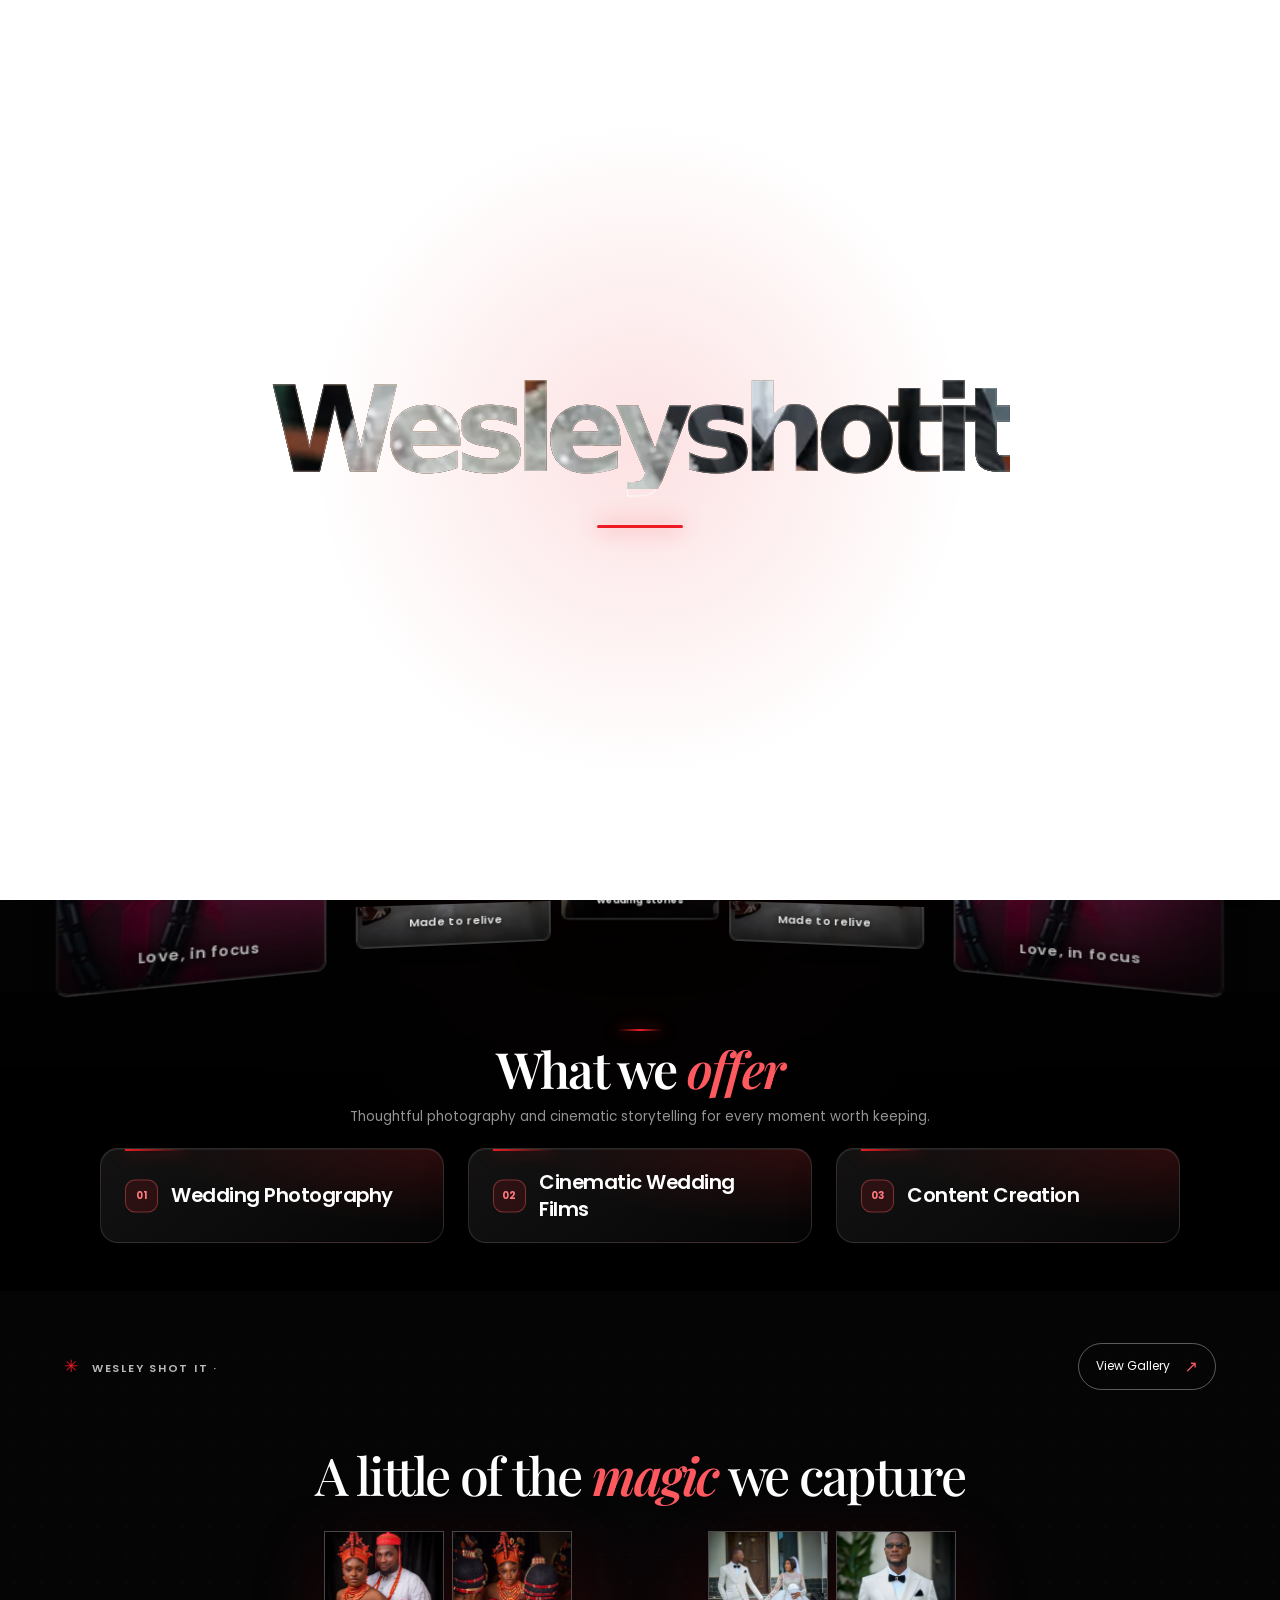
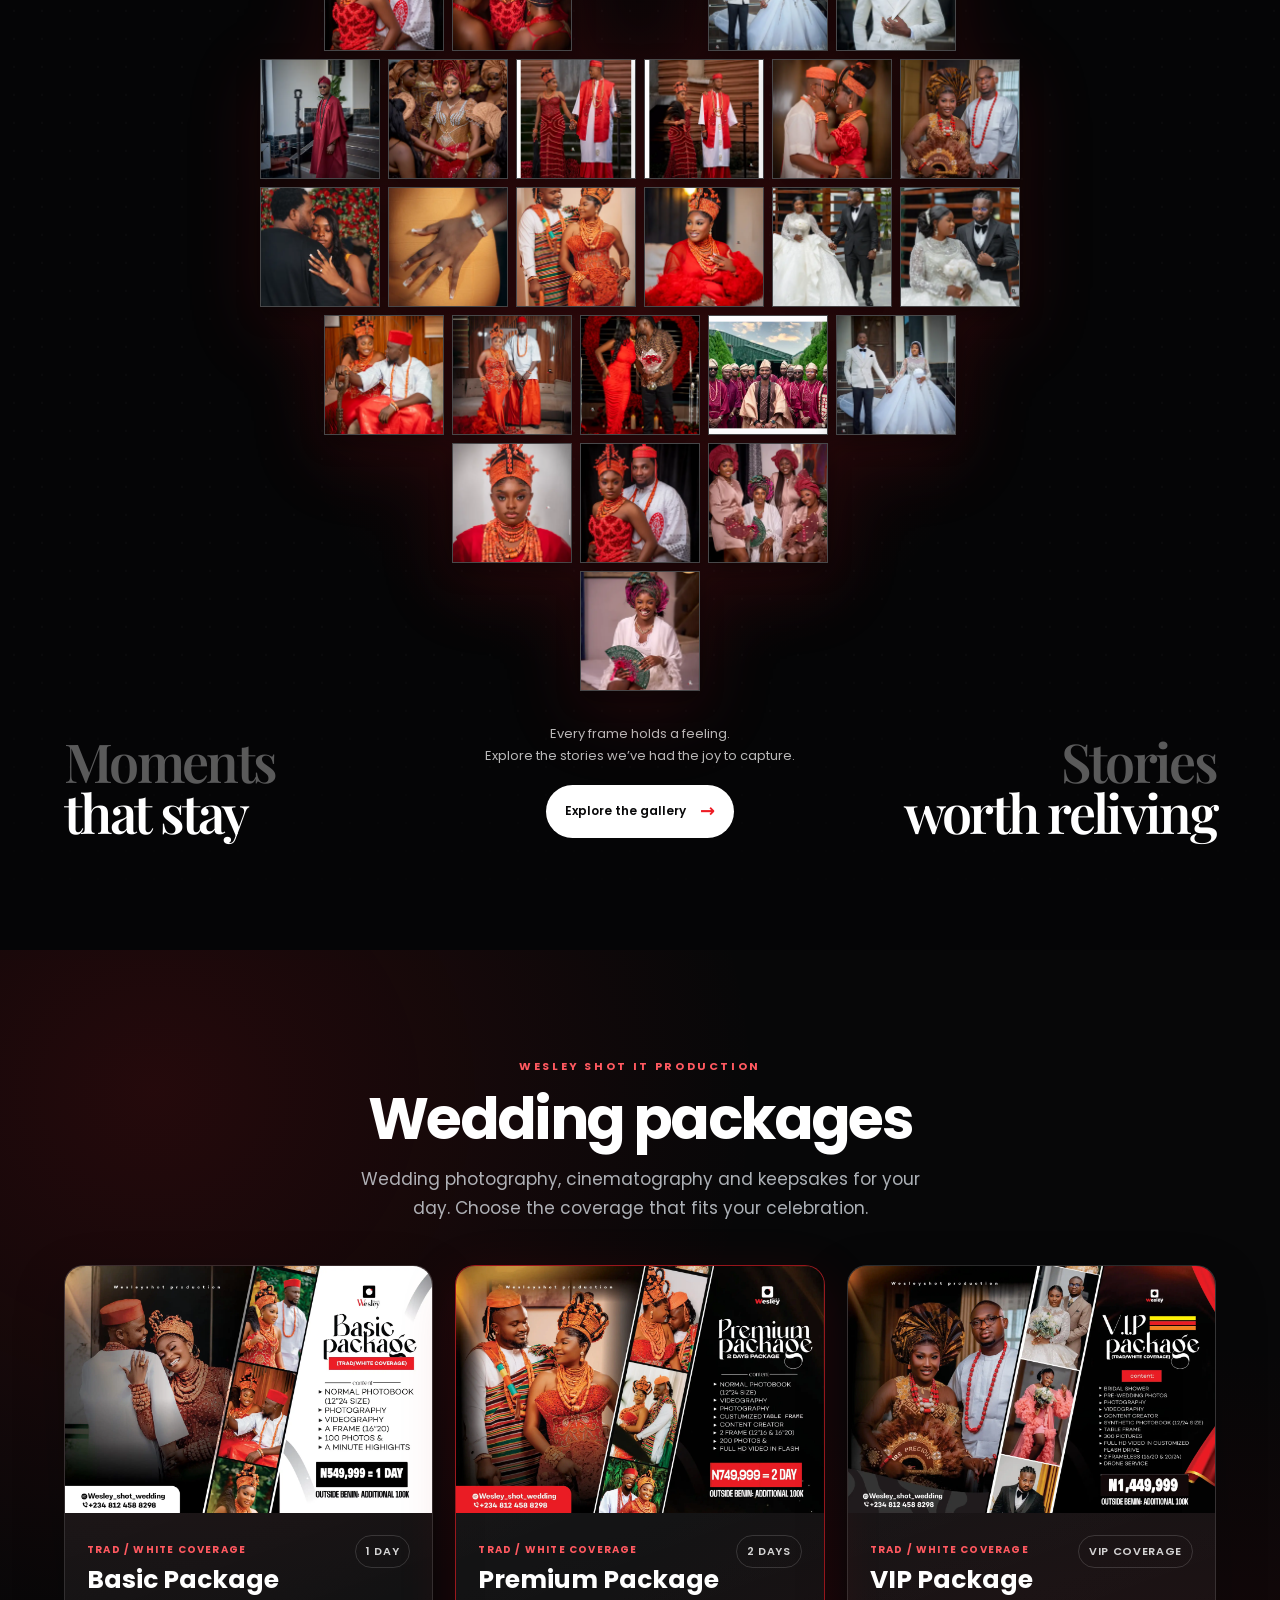
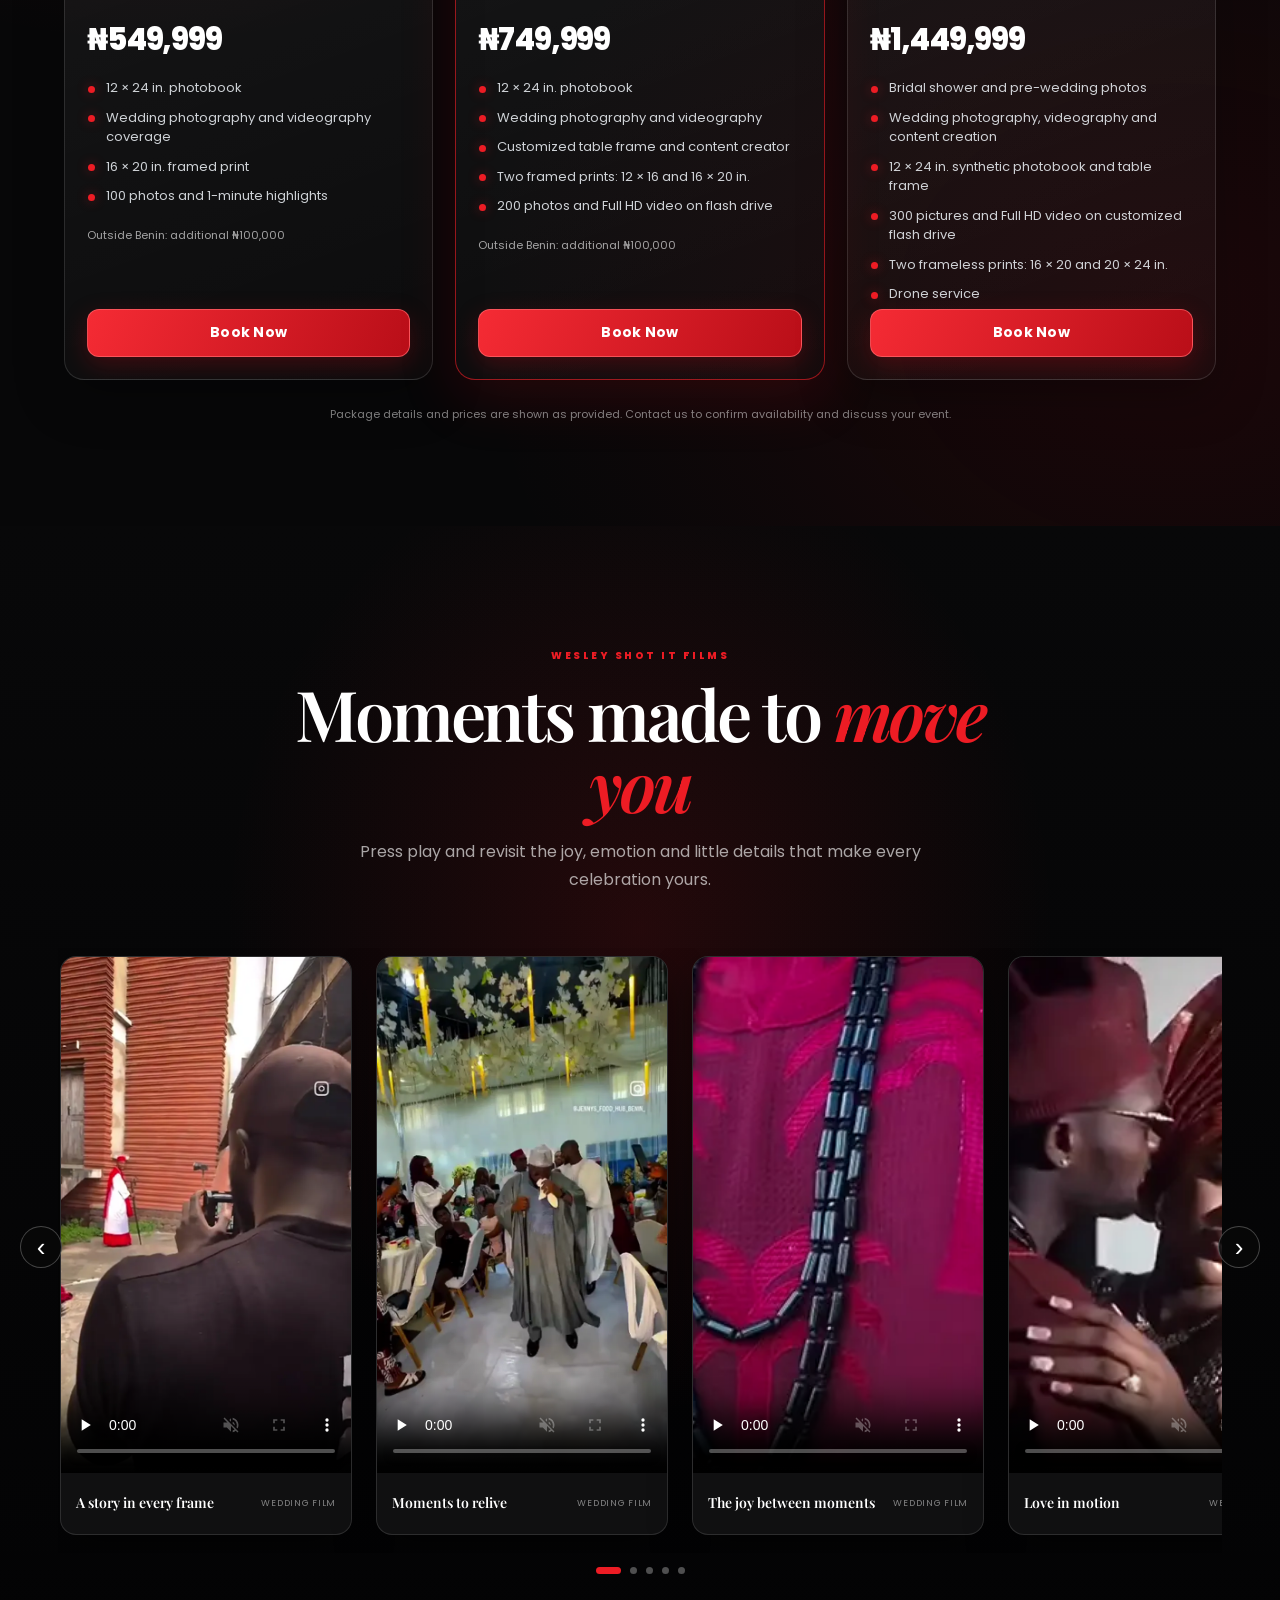
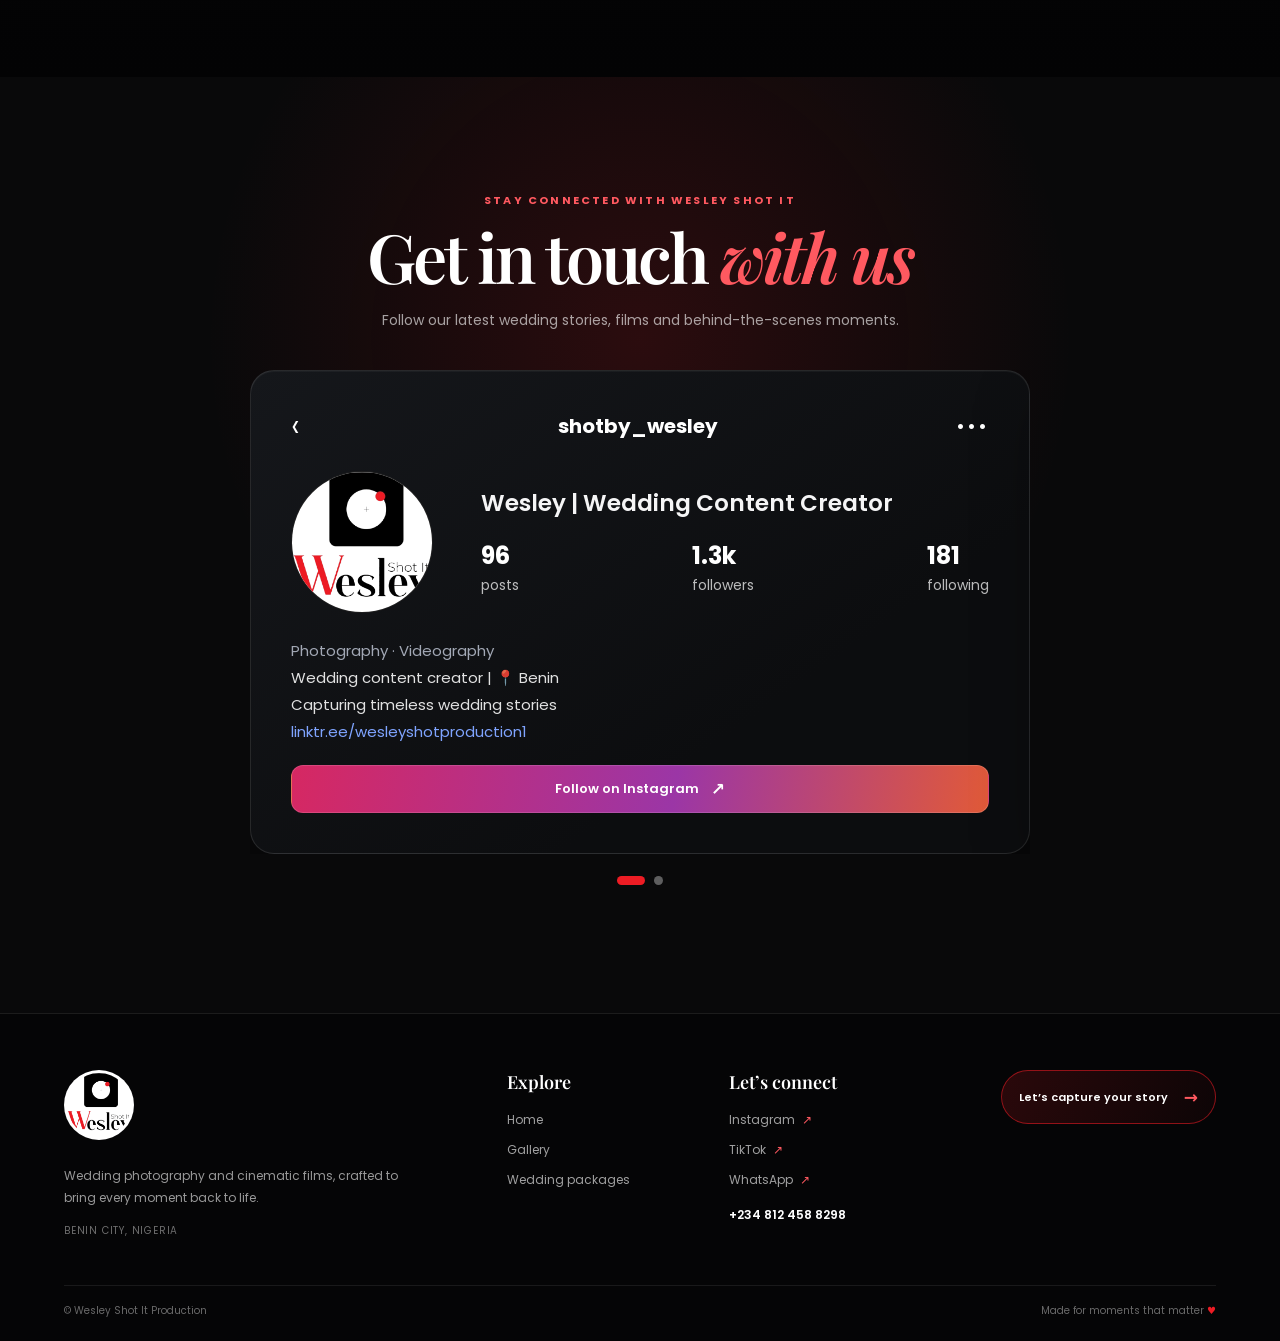
==== commit efb50647: "fix: fix slow web performance" ====
--- a/index.html
+++ b/index.html
@@ -30,7 +30,19 @@
     />
     <link rel="stylesheet" href="styles.css" />
   </head>
-  <body>
+  <body class="is-loading">
+    <div class="loading-screen" role="status" aria-label="Loading Wesleyshotit">
+      <div class="loading-center">
+        <span class="loading-wordmark" aria-hidden="true">
+          <span>Wesleyshotit</span>
+          <span>Wesleyshotit</span>
+          <span>Wesleyshotit</span>
+          <span>Wesleyshotit</span>
+          <span>Wesleyshotit</span>
+        </span>
+        <span class="loading-accent" aria-hidden="true"></span>
+      </div>
+    </div>
     <div class="stage" id="home">
       <div class="bg"></div>
       <div class="stars" id="stA"></div>
@@ -131,206 +143,31 @@
           class="gallery-mosaic"
           aria-label="Heart-shaped collage of 25 wedding photographs"
         >
-          <figure class="mosaic-card mosaic-card-01">
-            <img
-              src="assets/images/IMG_5918-480.webp"
-              data-large-src="assets/images/IMG_5918.webp"
-              alt="Wedding photograph 1 from Wesley Shot It"
-              loading="lazy"
-            />
-          </figure>
-          <figure class="mosaic-card mosaic-card-02">
-            <img
-              src="assets/images/IMG_5919-480.webp"
-              data-large-src="assets/images/IMG_5919.webp"
-              alt="Wedding photograph 2 from Wesley Shot It"
-              loading="lazy"
-            />
-          </figure>
-          <figure class="mosaic-card mosaic-card-03">
-            <img
-              src="assets/images/IMG_5920-480.webp"
-              data-large-src="assets/images/IMG_5920.webp"
-              alt="Wedding photograph 3 from Wesley Shot It"
-              loading="lazy"
-            />
-          </figure>
-          <figure class="mosaic-card mosaic-card-04">
-            <img
-              src="assets/images/IMG_5921-480.webp"
-              data-large-src="assets/images/IMG_5921.webp"
-              alt="Wedding photograph 4 from Wesley Shot It"
-              loading="lazy"
-            />
-          </figure>
-          <figure class="mosaic-card mosaic-card-05">
-            <img
-              src="assets/images/IMG_5922-480.webp"
-              data-large-src="assets/images/IMG_5922.webp"
-              alt="Wedding photograph 5 from Wesley Shot It"
-              loading="lazy"
-            />
-          </figure>
-          <figure class="mosaic-card mosaic-card-06">
-            <img
-              src="assets/images/IMG_5923-480.webp"
-              data-large-src="assets/images/IMG_5923.webp"
-              alt="Wedding photograph 6 from Wesley Shot It"
-              loading="lazy"
-            />
-          </figure>
-          <figure class="mosaic-card mosaic-card-07">
-            <img
-              src="assets/images/IMG_5924-480.webp"
-              data-large-src="assets/images/IMG_5924.webp"
-              alt="Wedding photograph 7 from Wesley Shot It"
-              loading="lazy"
-            />
-          </figure>
-          <figure class="mosaic-card mosaic-card-08">
-            <img
-              src="assets/images/IMG_5925-480.webp"
-              data-large-src="assets/images/IMG_5925.webp"
-              alt="Wedding photograph 8 from Wesley Shot It"
-              loading="lazy"
-            />
-          </figure>
-          <figure class="mosaic-card mosaic-card-09">
-            <img
-              src="assets/images/IMG_5926-480.webp"
-              data-large-src="assets/images/IMG_5926.webp"
-              alt="Wedding photograph 9 from Wesley Shot It"
-              loading="lazy"
-            />
-          </figure>
-          <figure class="mosaic-card mosaic-card-10">
-            <img
-              src="assets/images/IMG_5927-480.webp"
-              data-large-src="assets/images/IMG_5927.webp"
-              alt="Wedding photograph 10 from Wesley Shot It"
-              loading="lazy"
-            />
-          </figure>
-          <figure class="mosaic-card mosaic-card-11">
-            <img
-              src="assets/images/IMG_5928-480.webp"
-              data-large-src="assets/images/IMG_5928.webp"
-              alt="Wedding photograph 11 from Wesley Shot It"
-              loading="lazy"
-            />
-          </figure>
-          <figure class="mosaic-card mosaic-card-12">
-            <img
-              src="assets/images/IMG_5929-480.webp"
-              data-large-src="assets/images/IMG_5929.webp"
-              alt="Wedding photograph 12 from Wesley Shot It"
-              loading="lazy"
-            />
-          </figure>
-          <figure class="mosaic-card mosaic-card-13">
-            <img
-              src="assets/images/IMG_5930-480.webp"
-              data-large-src="assets/images/IMG_5930.webp"
-              alt="Wedding photograph 13 from Wesley Shot It"
-              loading="lazy"
-            />
-          </figure>
-          <figure class="mosaic-card mosaic-card-14">
-            <img
-              src="assets/images/IMG_5931-480.webp"
-              data-large-src="assets/images/IMG_5931.webp"
-              alt="Wedding photograph 14 from Wesley Shot It"
-              loading="lazy"
-            />
-          </figure>
-          <figure class="mosaic-card mosaic-card-15">
-            <img
-              src="assets/images/IMG_5932-480.webp"
-              data-large-src="assets/images/IMG_5932.webp"
-              alt="Wedding photograph 15 from Wesley Shot It"
-              loading="lazy"
-            />
-          </figure>
-          <figure class="mosaic-card mosaic-card-16">
-            <img
-              src="assets/images/IMG_5933-480.webp"
-              data-large-src="assets/images/IMG_5933.webp"
-              alt="Wedding photograph 16 from Wesley Shot It"
-              loading="lazy"
-            />
-          </figure>
-          <figure class="mosaic-card mosaic-card-17">
-            <img
-              src="assets/images/IMG_5934-480.webp"
-              data-large-src="assets/images/IMG_5934.webp"
-              alt="Wedding photograph 17 from Wesley Shot It"
-              loading="lazy"
-            />
-          </figure>
-          <figure class="mosaic-card mosaic-card-18">
-            <img
-              src="assets/images/IMG_5935-480.webp"
-              data-large-src="assets/images/IMG_5935.webp"
-              alt="Wedding photograph 18 from Wesley Shot It"
-              loading="lazy"
-            />
-          </figure>
-          <figure class="mosaic-card mosaic-card-19">
-            <img
-              src="assets/images/IMG_5936-480.webp"
-              data-large-src="assets/images/IMG_5936.webp"
-              alt="Wedding photograph 19 from Wesley Shot It"
-              loading="lazy"
-            />
-          </figure>
-          <figure class="mosaic-card mosaic-card-20">
-            <img
-              src="assets/images/IMG_5937-480.webp"
-              data-large-src="assets/images/IMG_5937.webp"
-              alt="Wedding photograph 20 from Wesley Shot It"
-              loading="lazy"
-            />
-          </figure>
-          <figure class="mosaic-card mosaic-card-21">
-            <img
-              src="assets/images/IMG_5938-480.webp"
-              data-large-src="assets/images/IMG_5938.webp"
-              alt="Wedding photograph 21 from Wesley Shot It"
-              loading="lazy"
-            />
-          </figure>
-          <figure class="mosaic-card mosaic-card-22">
-            <img
-              src="assets/images/IMG_5939-480.webp"
-              data-large-src="assets/images/IMG_5939.webp"
-              alt="Wedding photograph 22 from Wesley Shot It"
-              loading="lazy"
-            />
-          </figure>
-          <figure class="mosaic-card mosaic-card-23">
-            <img
-              src="assets/images/IMG_5940-480.webp"
-              data-large-src="assets/images/IMG_5940.webp"
-              alt="Wedding photograph 23 from Wesley Shot It"
-              loading="lazy"
-            />
-          </figure>
-          <figure class="mosaic-card mosaic-card-24">
-            <img
-              src="assets/images/IMG_5941-480.webp"
-              data-large-src="assets/images/IMG_5941.webp"
-              alt="Wedding photograph 24 from Wesley Shot It"
-              loading="lazy"
-            />
-          </figure>
-          <figure class="mosaic-card mosaic-card-25">
-            <img
-              src="assets/images/IMG_5942-480.webp"
-              data-large-src="assets/images/IMG_5942.webp"
-              alt="Wedding photograph 25 from Wesley Shot It"
-              loading="lazy"
-            />
-          </figure>
+          <figure class="mosaic-card mosaic-card-01"><img src="assets/images/IMG_6001-480.webp" data-large-src="assets/images/IMG_6001.webp" alt="Wedding photograph 01 by Wesley Shot It" loading="lazy" /></figure>
+          <figure class="mosaic-card mosaic-card-02"><img src="assets/images/IMG_5999-480.webp" data-large-src="assets/images/IMG_5999.webp" alt="Wedding photograph 02 by Wesley Shot It" loading="lazy" /></figure>
+          <figure class="mosaic-card mosaic-card-03"><img src="assets/images/IMG_5998-480.webp" data-large-src="assets/images/IMG_5998.webp" alt="Wedding photograph 03 by Wesley Shot It" loading="lazy" /></figure>
+          <figure class="mosaic-card mosaic-card-04"><img src="assets/images/IMG_5997-480.webp" data-large-src="assets/images/IMG_5997.webp" alt="Wedding photograph 04 by Wesley Shot It" loading="lazy" /></figure>
+          <figure class="mosaic-card mosaic-card-05"><img src="assets/images/IMG_5996-480.webp" data-large-src="assets/images/IMG_5996.webp" alt="Wedding photograph 05 by Wesley Shot It" loading="lazy" /></figure>
+          <figure class="mosaic-card mosaic-card-06"><img src="assets/images/IMG_5995-480.webp" data-large-src="assets/images/IMG_5995.webp" alt="Wedding photograph 06 by Wesley Shot It" loading="lazy" /></figure>
+          <figure class="mosaic-card mosaic-card-07"><img src="assets/images/IMG_5994-480.webp" data-large-src="assets/images/IMG_5994.webp" alt="Wedding photograph 07 by Wesley Shot It" loading="lazy" /></figure>
+          <figure class="mosaic-card mosaic-card-08"><img src="assets/images/IMG_5993-480.webp" data-large-src="assets/images/IMG_5993.webp" alt="Wedding photograph 08 by Wesley Shot It" loading="lazy" /></figure>
+          <figure class="mosaic-card mosaic-card-09"><img src="assets/images/IMG_5992-480.webp" data-large-src="assets/images/IMG_5992.webp" alt="Wedding photograph 09 by Wesley Shot It" loading="lazy" /></figure>
+          <figure class="mosaic-card mosaic-card-10"><img src="assets/images/IMG_5991-480.webp" data-large-src="assets/images/IMG_5991.webp" alt="Wedding photograph 10 by Wesley Shot It" loading="lazy" /></figure>
+          <figure class="mosaic-card mosaic-card-11"><img src="assets/images/IMG_5990-480.webp" data-large-src="assets/images/IMG_5990.webp" alt="Wedding photograph 11 by Wesley Shot It" loading="lazy" /></figure>
+          <figure class="mosaic-card mosaic-card-12"><img src="assets/images/IMG_5988-480.webp" data-large-src="assets/images/IMG_5988.webp" alt="Wedding photograph 12 by Wesley Shot It" loading="lazy" /></figure>
+          <figure class="mosaic-card mosaic-card-13"><img src="assets/images/IMG_5987-480.webp" data-large-src="assets/images/IMG_5987.webp" alt="Wedding photograph 13 by Wesley Shot It" loading="lazy" /></figure>
+          <figure class="mosaic-card mosaic-card-14"><img src="assets/images/IMG_5985-480.webp" data-large-src="assets/images/IMG_5985.webp" alt="Wedding photograph 14 by Wesley Shot It" loading="lazy" /></figure>
+          <figure class="mosaic-card mosaic-card-15"><img src="assets/images/IMG_5984-480.webp" data-large-src="assets/images/IMG_5984.webp" alt="Wedding photograph 15 by Wesley Shot It" loading="lazy" /></figure>
+          <figure class="mosaic-card mosaic-card-16"><img src="assets/images/IMG_5983-480.webp" data-large-src="assets/images/IMG_5983.webp" alt="Wedding photograph 16 by Wesley Shot It" loading="lazy" /></figure>
+          <figure class="mosaic-card mosaic-card-17"><img src="assets/images/IMG_5982-480.webp" data-large-src="assets/images/IMG_5982.webp" alt="Wedding photograph 17 by Wesley Shot It" loading="lazy" /></figure>
+          <figure class="mosaic-card mosaic-card-18"><img src="assets/images/IMG_5981-480.webp" data-large-src="assets/images/IMG_5981.webp" alt="Wedding photograph 18 by Wesley Shot It" loading="lazy" /></figure>
+          <figure class="mosaic-card mosaic-card-19"><img src="assets/images/IMG_5980-480.webp" data-large-src="assets/images/IMG_5980.webp" alt="Wedding photograph 19 by Wesley Shot It" loading="lazy" /></figure>
+          <figure class="mosaic-card mosaic-card-20"><img src="assets/images/IMG_5979-480.webp" data-large-src="assets/images/IMG_5979.webp" alt="Wedding photograph 20 by Wesley Shot It" loading="lazy" /></figure>
+          <figure class="mosaic-card mosaic-card-21"><img src="assets/images/IMG_5942-480.webp" data-large-src="assets/images/IMG_5942.webp" alt="Wedding photograph 21 by Wesley Shot It" loading="lazy" /></figure>
+          <figure class="mosaic-card mosaic-card-22"><img src="assets/images/IMG_5941-480.webp" data-large-src="assets/images/IMG_5941.webp" alt="Wedding photograph 22 by Wesley Shot It" loading="lazy" /></figure>
+          <figure class="mosaic-card mosaic-card-23"><img src="assets/images/IMG_5940-480.webp" data-large-src="assets/images/IMG_5940.webp" alt="Wedding photograph 23 by Wesley Shot It" loading="lazy" /></figure>
+          <figure class="mosaic-card mosaic-card-24"><img src="assets/images/IMG_5938-480.webp" data-large-src="assets/images/IMG_5938.webp" alt="Wedding photograph 24 by Wesley Shot It" loading="lazy" /></figure>
+          <figure class="mosaic-card mosaic-card-25"><img src="assets/images/IMG_5937-480.webp" data-large-src="assets/images/IMG_5937.webp" alt="Wedding photograph 25 by Wesley Shot It" loading="lazy" /></figure>
         </div>
 
         <div class="gallery-showcase-caption">
@@ -384,10 +221,10 @@
                 </div>
                 <span class="package-duration">1 day</span>
               </div>
-              <p class="package-price">₦449,999</p>
+              <p class="package-price">₦549,999</p>
               <ul class="package-features">
                 <li>12 × 24 in. photobook</li>
-                <li>Wedding photography and videography</li>
+                <li>Wedding photography and videography coverage</li>
                 <li>16 × 20 in. framed print</li>
                 <li>100 photos and 1-minute highlights</li>
               </ul>
@@ -418,11 +255,11 @@
                 </div>
                 <span class="package-duration">2 days</span>
               </div>
-              <p class="package-price">₦649,999</p>
+              <p class="package-price">₦749,999</p>
               <ul class="package-features">
                 <li>12 × 24 in. photobook</li>
                 <li>Wedding photography and videography</li>
-                <li>Customized calendar and content creator</li>
+                <li>Customized table frame and content creator</li>
                 <li>Two framed prints: 12 × 16 and 16 × 20 in.</li>
                 <li>200 photos and Full HD video on flash drive</li>
               </ul>
@@ -448,17 +285,17 @@
             <div class="package-body">
               <div class="package-heading">
                 <div>
-                  <span class="package-kicker">Full wedding coverage</span>
+                  <span class="package-kicker">Trad / white coverage</span>
                   <h3>VIP Package</h3>
                 </div>
-                <span class="package-duration">3 days</span>
-              </div>
-              <p class="package-price">₦1,349,999</p>
+                <span class="package-duration">VIP coverage</span>
+              </div>
+              <p class="package-price">₦1,449,999</p>
               <ul class="package-features">
                 <li>Bridal shower and pre-wedding photos</li>
                 <li>Wedding photography, videography and content creation</li>
                 <li>12 × 24 in. synthetic photobook and table frame</li>
-                <li>300 pictures and Full HD video on custom flash drive</li>
+                <li>300 pictures and Full HD video on customized flash drive</li>
                 <li>Two frameless prints: 16 × 20 and 20 × 24 in.</li>
                 <li>Drone service</li>
               </ul>
@@ -476,6 +313,48 @@
           Package details and prices are shown as provided. Contact us to
           confirm availability and discuss your event.
         </p>
+      </div>
+    </section>
+    <section class="film-section" aria-labelledby="film-title">
+      <div class="film-inner">
+        <header class="film-header">
+          <span class="film-eyebrow">Wesley Shot It films</span>
+          <h2 id="film-title">Moments made to <span>move you</span></h2>
+          <p>Press play and revisit the joy, emotion and little details that make every celebration yours.</p>
+        </header>
+        <div class="film-carousel-shell">
+          <button class="film-arrow film-arrow-prev" type="button" aria-label="Previous film">‹</button>
+          <div class="film-carousel" id="film-carousel" aria-label="Wedding films" tabindex="0">
+            <article class="film-card">
+              <video controls muted playsinline preload="none" poster="assets/slider/video-thumb-01.webp" aria-label="Play wedding film 1"><source src="assets/slider/slide-01.mp4" type="video/mp4" /></video>
+              <div class="film-card-caption"><h3>A story in every frame</h3><span>Wedding film</span></div>
+            </article>
+            <article class="film-card">
+              <video controls muted playsinline preload="none" poster="assets/slider/video-thumb-02.webp" aria-label="Play wedding film 2"><source src="assets/slider/slide-02.mp4" type="video/mp4" /></video>
+              <div class="film-card-caption"><h3>Moments to relive</h3><span>Wedding film</span></div>
+            </article>
+            <article class="film-card">
+              <video controls muted playsinline preload="none" poster="assets/slider/video-thumb-03.webp" aria-label="Play wedding film 3"><source src="assets/slider/slide-03.mp4" type="video/mp4" /></video>
+              <div class="film-card-caption"><h3>The joy between moments</h3><span>Wedding film</span></div>
+            </article>
+            <article class="film-card">
+              <video controls muted playsinline preload="none" poster="assets/slider/video-thumb-04.webp" aria-label="Play wedding film 4"><source src="assets/slider/slide-04.mp4" type="video/mp4" /></video>
+              <div class="film-card-caption"><h3>Love in motion</h3><span>Wedding film</span></div>
+            </article>
+            <article class="film-card">
+              <video controls muted playsinline preload="none" poster="assets/slider/video-thumb-05.webp" aria-label="Play wedding film 5"><source src="assets/slider/slide-05.mp4" type="video/mp4" /></video>
+              <div class="film-card-caption"><h3>Your story, remembered</h3><span>Wedding film</span></div>
+            </article>
+          </div>
+          <button class="film-arrow film-arrow-next" type="button" aria-label="Next film">›</button>
+        </div>
+        <div class="film-indicators" role="group" aria-label="Choose a wedding film">
+          <button class="film-indicator is-active" type="button" aria-label="Show film 1" aria-current="true" data-film-index="0"></button>
+          <button class="film-indicator" type="button" aria-label="Show film 2" aria-current="false" data-film-index="1"></button>
+          <button class="film-indicator" type="button" aria-label="Show film 3" aria-current="false" data-film-index="2"></button>
+          <button class="film-indicator" type="button" aria-label="Show film 4" aria-current="false" data-film-index="3"></button>
+          <button class="film-indicator" type="button" aria-label="Show film 5" aria-current="false" data-film-index="4"></button>
+        </div>
       </div>
     </section>
     <section class="social-section" aria-labelledby="social-title">
@@ -599,6 +478,8 @@
     <script src="whatsapp-prompt.js" defer></script>
     <script src="social-carousel.js" defer></script>
     <script src="gallery.js" defer></script>
+    <script src="video-carousel.js" defer></script>
+    <script src="loading.js" defer></script>
     <script src="script.js" defer></script>
     <footer class="site-footer">
       <div class="site-footer-inner">
--- a/styles.css
+++ b/styles.css
@@ -20,6 +20,130 @@
   color: #fff;
   font-family: Poppins, Inter, system-ui, sans-serif;
   -webkit-font-smoothing: antialiased;
+}
+body.is-loading {
+  overflow: hidden;
+}
+.loading-screen {
+  position: fixed;
+  z-index: 10000;
+  inset: 0;
+  display: grid;
+  place-items: center;
+  overflow: hidden;
+  background: #050506;
+  opacity: 1;
+  visibility: visible;
+  transition: opacity 480ms ease, visibility 480ms ease;
+}
+.loading-screen::before {
+  position: absolute;
+  width: min(64vw, 680px);
+  aspect-ratio: 1;
+  border-radius: 50%;
+  background: radial-gradient(circle, rgba(237, 28, 36, 0.13), transparent 68%);
+  content: "";
+  pointer-events: none;
+}
+.loading-center {
+  position: relative;
+  z-index: 1;
+  display: grid;
+  justify-items: center;
+  gap: clamp(22px, 4vh, 38px);
+  width: 100%;
+  padding: 24px;
+}
+.loading-wordmark {
+  position: relative;
+  display: inline-block;
+  color: transparent;
+  font-size: clamp(38px, 9.2vw, 126px);
+  font-weight: 900;
+  letter-spacing: -0.085em;
+  line-height: 1;
+  white-space: nowrap;
+  -webkit-text-stroke: 1px rgba(255, 255, 255, 0.22);
+}
+.loading-wordmark > span {
+  display: block;
+  background-position: center;
+  background-size: cover;
+  background-clip: text;
+  -webkit-background-clip: text;
+  animation: loading-photo-cycle 4s linear infinite;
+}
+.loading-wordmark > span:not(:first-child) {
+  position: absolute;
+  inset: 0;
+}
+.loading-wordmark > span:nth-child(1) {
+  background-image: url("assets/images/IMG_6001-480.webp");
+  animation-delay: 0s;
+}
+.loading-wordmark > span:nth-child(2) {
+  background-image: url("assets/images/IMG_5998-480.webp");
+  animation-delay: -0.8s;
+}
+.loading-wordmark > span:nth-child(3) {
+  background-image: url("assets/images/IMG_5995-480.webp");
+  animation-delay: -1.6s;
+}
+.loading-wordmark > span:nth-child(4) {
+  background-image: url("assets/images/IMG_5988-480.webp");
+  animation-delay: -2.4s;
+}
+.loading-wordmark > span:nth-child(5) {
+  background-image: url("assets/images/IMG_5983-480.webp");
+  animation-delay: -3.2s;
+}
+.loading-accent {
+  display: block;
+  width: clamp(44px, 7vw, 86px);
+  height: 3px;
+  border-radius: 99px;
+  background: var(--brand-red);
+  box-shadow: 0 0 22px rgba(237, 28, 36, 0.7);
+  animation: loading-accent-pulse 850ms ease-in-out infinite alternate;
+}
+.loading-screen.is-flashing {
+  animation: loading-flash 320ms steps(1, end) both;
+}
+.loading-screen.is-hidden {
+  opacity: 0;
+  visibility: hidden;
+  pointer-events: none;
+}
+@keyframes loading-photo-cycle {
+  0%, 17% { opacity: 1; }
+  20%, 97% { opacity: 0; }
+  100% { opacity: 1; }
+}
+@keyframes loading-accent-pulse {
+  from { transform: scaleX(0.65); opacity: 0.55; }
+  to { transform: scaleX(1); opacity: 1; }
+}
+@keyframes loading-flash {
+  0%, 55% { background-color: #050506; }
+  60%, 100% { background-color: #fff; }
+}
+@media (max-width: 520px) {
+  .loading-wordmark {
+    font-size: clamp(34px, 9.5vw, 52px);
+    letter-spacing: -0.09em;
+  }
+}
+@media (prefers-reduced-motion: reduce) {
+  .loading-wordmark > span,
+  .loading-accent {
+    animation: none;
+  }
+  .loading-wordmark > span:not(:first-child) {
+    opacity: 0;
+  }
+  .loading-screen.is-flashing {
+    animation-duration: 1ms;
+  }
 }
 a {
   color: inherit;
@@ -1045,10 +1169,18 @@
   margin: 0 auto;
 }
 .gallery-page-nav {
+  position: sticky;
+  top: 0;
+  z-index: 100;
   display: flex;
   justify-content: space-between;
   align-items: center;
   gap: 18px;
+  padding: 12px 16px;
+  border-bottom: 1px solid rgba(255, 255, 255, 0.1);
+  background: rgba(5, 5, 6, 0.92);
+  backdrop-filter: blur(14px);
+  -webkit-backdrop-filter: blur(14px);
 }
 .gallery-page-nav > a:first-child {
   display: inline-flex;
@@ -1518,6 +1650,173 @@
 .mosaic-card-25 {
   grid-area: 11 / 6 / 13 / 8;
 }
+.film-section {
+  position: relative;
+  isolation: isolate;
+  overflow: hidden;
+  padding: clamp(76px, 9vw, 118px) 20px clamp(72px, 8vw, 104px);
+  background:
+    radial-gradient(ellipse at 50% 35%, rgba(237, 28, 36, 0.13), transparent 46%),
+    linear-gradient(180deg, #080809 0%, #030304 100%);
+}
+.film-inner {
+  width: min(1240px, 100%);
+  margin: 0 auto;
+}
+.film-header {
+  max-width: 760px;
+  margin: 0 auto clamp(30px, 5vw, 54px);
+  text-align: center;
+}
+.film-eyebrow {
+  color: var(--brand-red);
+  font-size: 10px;
+  font-weight: 800;
+  letter-spacing: 0.25em;
+  text-transform: uppercase;
+}
+.film-header h2 {
+  margin-top: 12px;
+  font: 600 clamp(36px, 6vw, 70px)/1.02 "Playfair Display", Georgia, serif;
+  letter-spacing: -0.045em;
+}
+.film-header h2 span {
+  color: var(--brand-red);
+  font-style: italic;
+}
+.film-header p {
+  max-width: 580px;
+  margin: 17px auto 0;
+  color: rgba(255, 255, 255, 0.64);
+  font-size: clamp(13px, 1.5vw, 16px);
+  line-height: 1.75;
+}
+.film-carousel-shell {
+  position: relative;
+  padding: 0 clamp(0px, 3vw, 38px);
+}
+.film-carousel {
+  display: flex;
+  gap: clamp(14px, 2vw, 24px);
+  overflow-x: auto;
+  padding: 8px 2px 18px;
+  scroll-snap-type: x mandatory;
+  scroll-behavior: smooth;
+  scrollbar-width: none;
+  overscroll-behavior-inline: contain;
+  -webkit-overflow-scrolling: touch;
+}
+.film-carousel::-webkit-scrollbar {
+  display: none;
+}
+.film-card {
+  flex: 0 0 clamp(220px, 25vw, 292px);
+  overflow: hidden;
+  scroll-snap-align: center;
+  border: 1px solid rgba(255, 255, 255, 0.12);
+  border-radius: 16px;
+  background: #101011;
+  box-shadow: 0 18px 42px rgba(0, 0, 0, 0.36);
+  transition: transform 220ms ease, border-color 220ms ease;
+}
+.film-card:hover {
+  transform: translateY(-4px);
+  border-color: rgba(237, 28, 36, 0.55);
+}
+.film-card video {
+  display: block;
+  width: 100%;
+  aspect-ratio: 9 / 16;
+  background: #050506;
+  object-fit: cover;
+}
+.film-card-caption {
+  display: flex;
+  align-items: center;
+  justify-content: space-between;
+  gap: 10px;
+  min-height: 62px;
+  padding: 13px 15px;
+}
+.film-card-caption h3 {
+  font: 600 14px/1.3 "Playfair Display", Georgia, serif;
+}
+.film-card-caption span {
+  flex: none;
+  color: rgba(255, 255, 255, 0.48);
+  font-size: 9px;
+  letter-spacing: 0.08em;
+  text-transform: uppercase;
+}
+.film-arrow {
+  position: absolute;
+  z-index: 2;
+  top: 46%;
+  display: grid;
+  width: 42px;
+  height: 42px;
+  place-items: center;
+  border: 1px solid rgba(255, 255, 255, 0.25);
+  border-radius: 50%;
+  background: rgba(8, 8, 9, 0.88);
+  color: #fff;
+  font-size: 26px;
+  line-height: 1;
+  cursor: pointer;
+  transition: border-color 180ms ease, background 180ms ease;
+}
+.film-arrow:hover {
+  border-color: var(--brand-red);
+  background: var(--brand-red);
+}
+.film-arrow-prev { left: 0; }
+.film-arrow-next { right: 0; }
+.film-indicators {
+  display: flex;
+  justify-content: center;
+  gap: 9px;
+  margin-top: 14px;
+}
+.film-indicator {
+  width: 7px;
+  height: 7px;
+  padding: 0;
+  border: 0;
+  border-radius: 999px;
+  background: rgba(255, 255, 255, 0.3);
+  cursor: pointer;
+  transition: width 180ms ease, background 180ms ease;
+}
+.film-indicator.is-active {
+  width: 25px;
+  background: var(--brand-red);
+}
+.film-arrow:focus-visible,
+.film-indicator:focus-visible,
+.film-carousel:focus-visible {
+  outline: 2px solid #ff5960;
+  outline-offset: 4px;
+}
+@media (max-width: 620px) {
+  .film-carousel-shell {
+    padding: 0;
+  }
+  .film-card {
+    flex-basis: min(76vw, 300px);
+  }
+  .film-arrow {
+    width: 36px;
+    height: 36px;
+    top: 43%;
+    background: rgba(5, 5, 6, 0.8);
+  }
+}
+@media (prefers-reduced-motion: reduce) {
+  .film-carousel { scroll-behavior: auto; }
+  .film-card,
+  .film-indicator,
+  .film-arrow { transition: none; }
+}
 /* Social profile carousel */
 .social-section {
   position: relative;
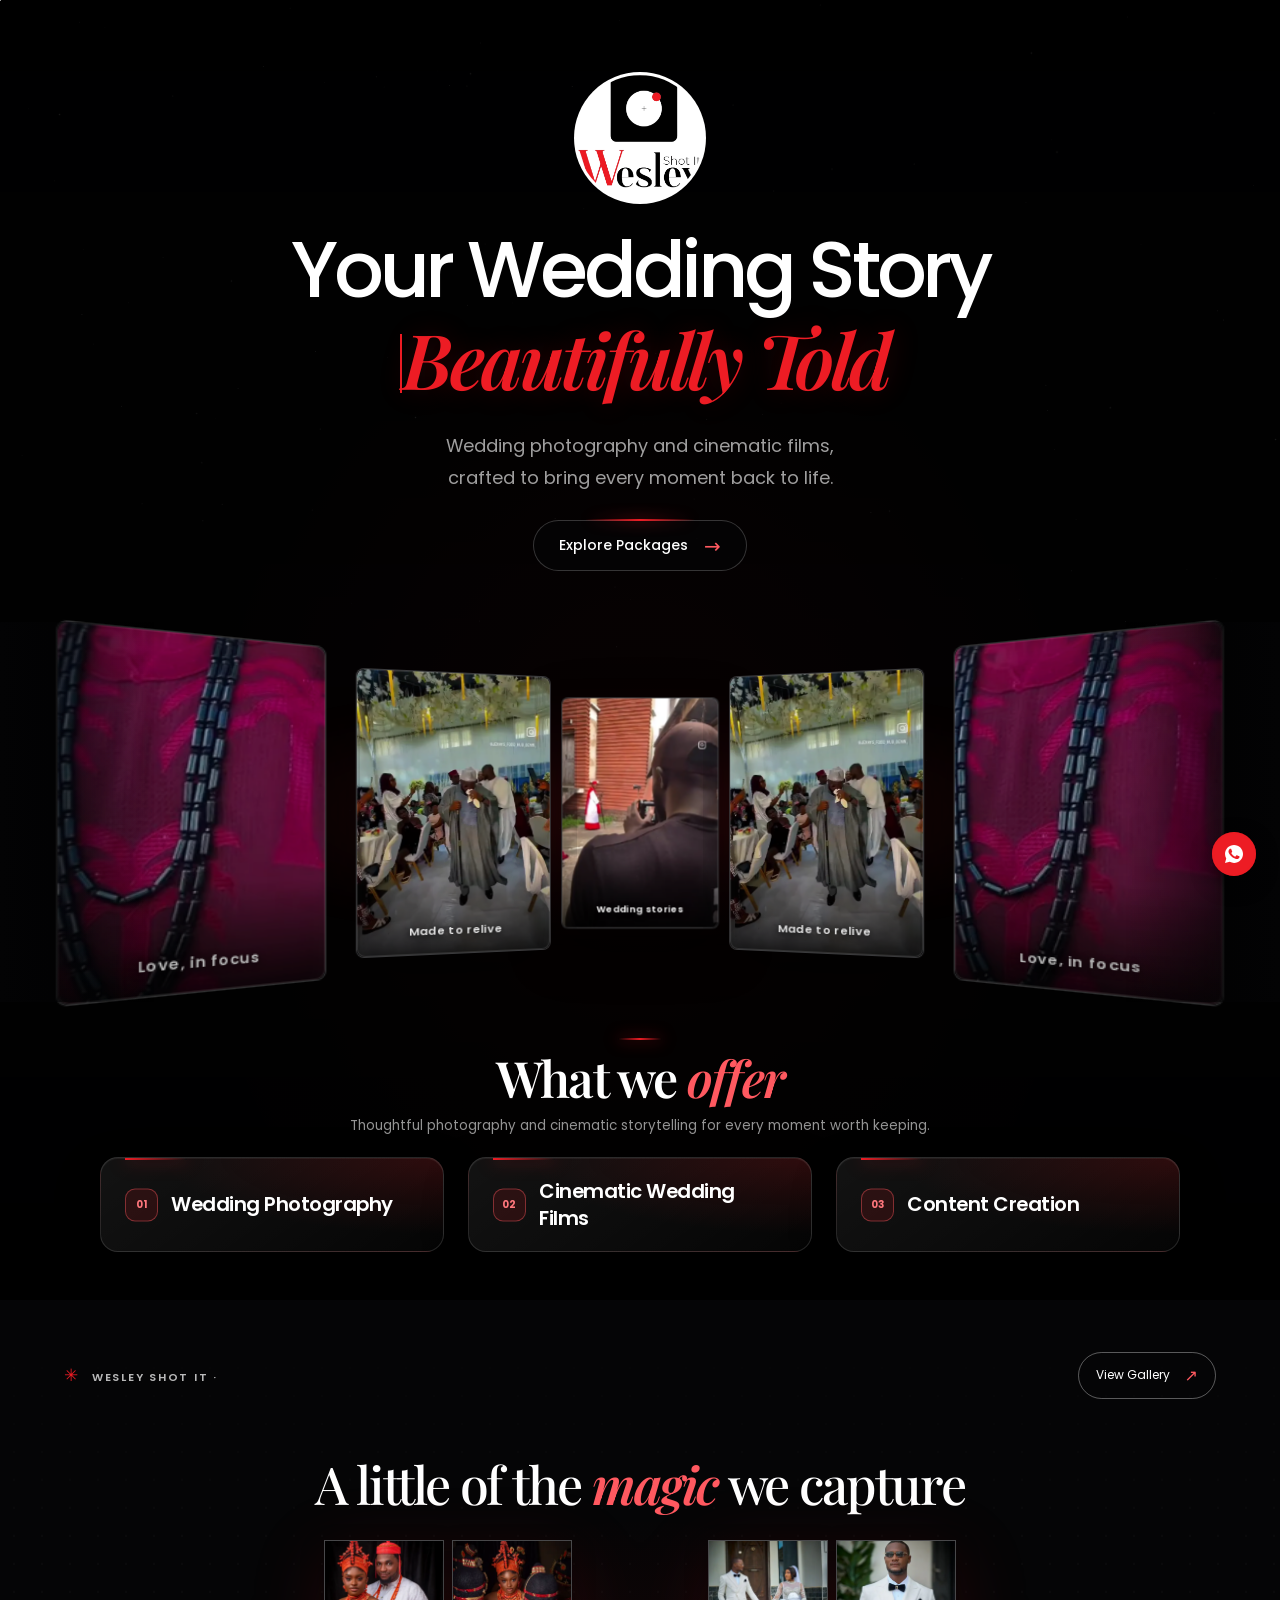
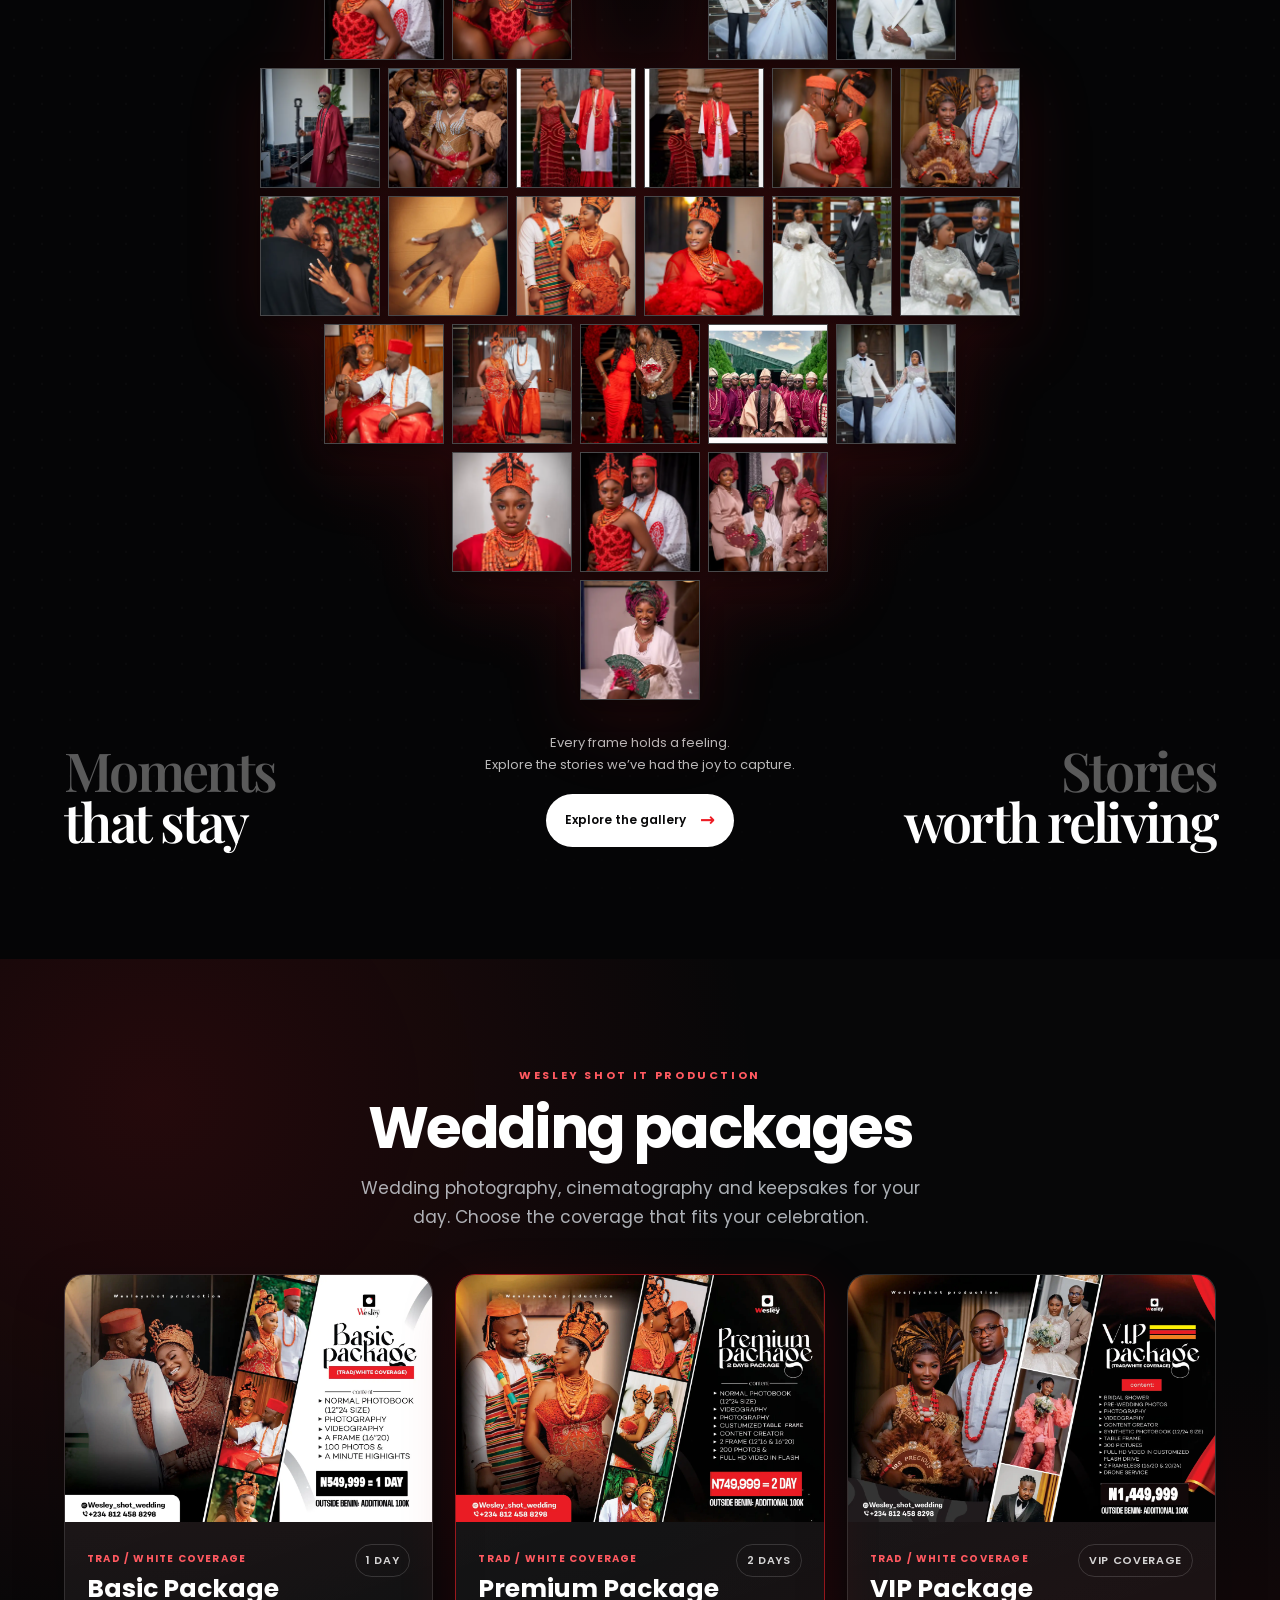
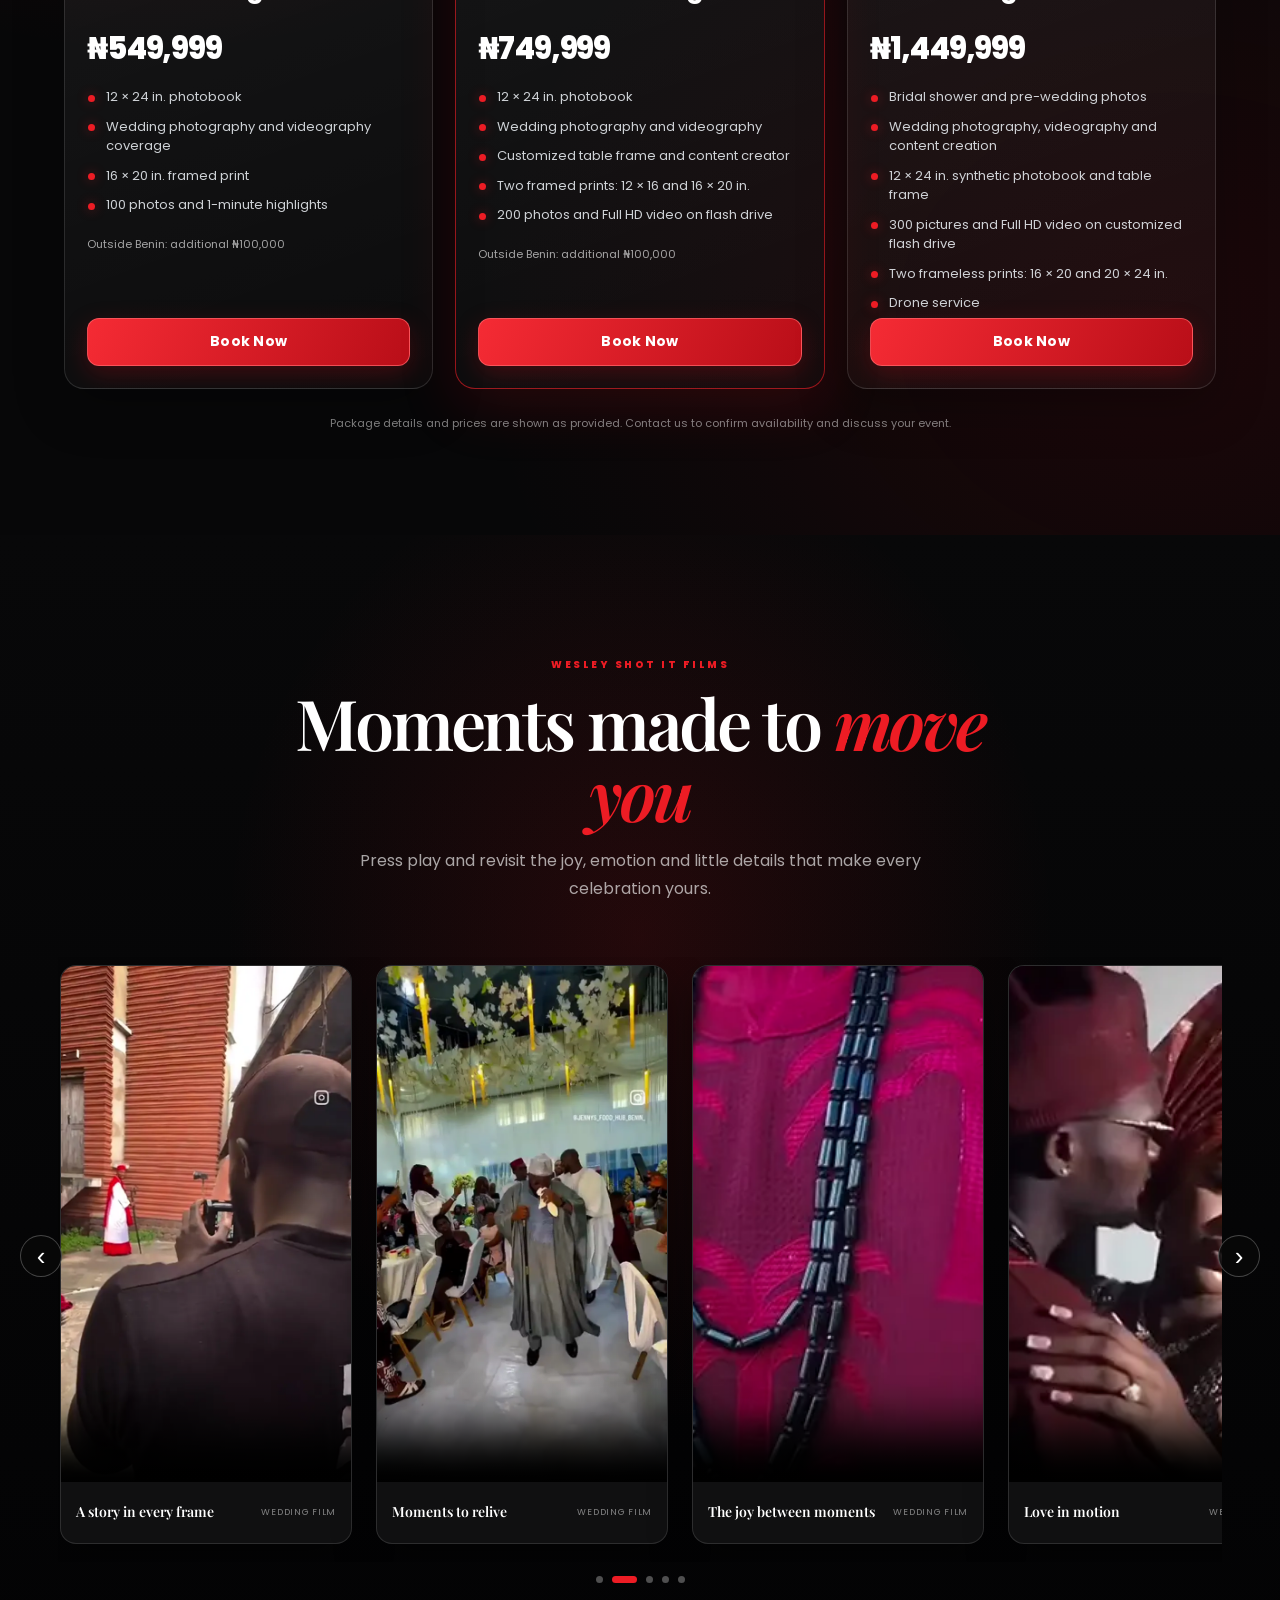
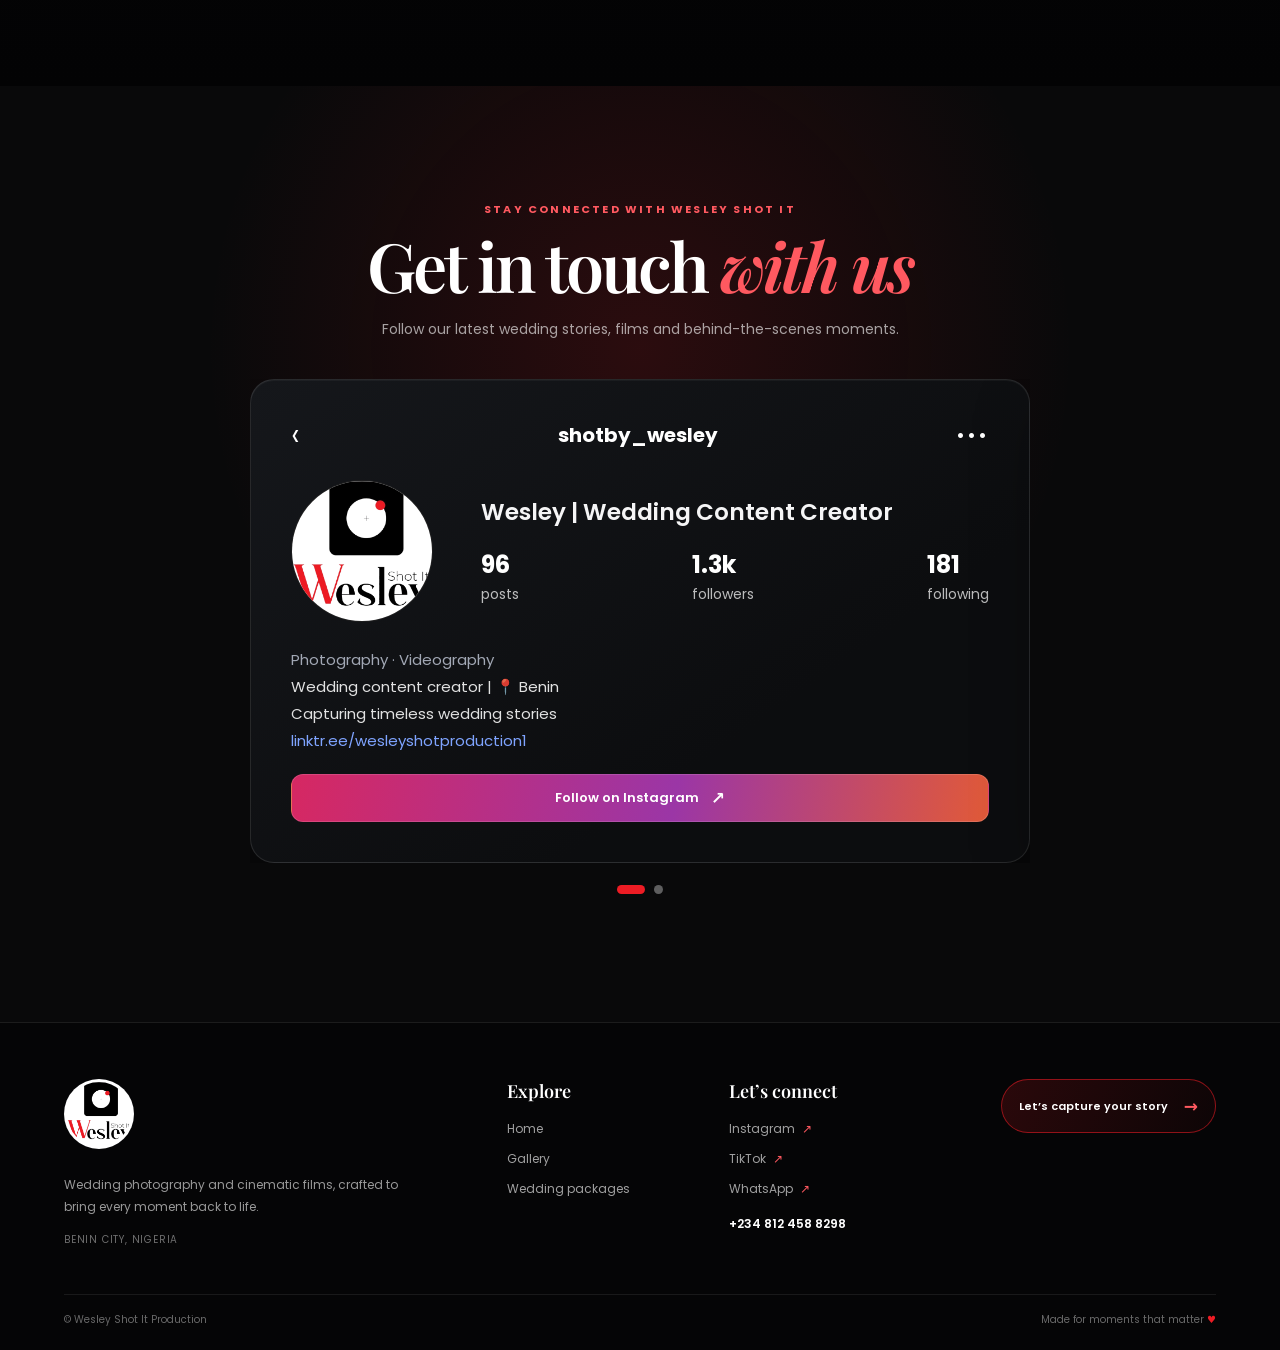
==== commit da37eb76: "feat: Added a loading screen" ====
--- a/index.html
+++ b/index.html
@@ -480,6 +480,7 @@
     <script src="gallery.js" defer></script>
     <script src="video-carousel.js" defer></script>
     <script src="loading.js" defer></script>
+    <script src="hero-typing.js" defer></script>
     <script src="script.js" defer></script>
     <footer class="site-footer">
       <div class="site-footer-inner">
--- a/styles.css
+++ b/styles.css
@@ -235,6 +235,7 @@
   background: #fff;
 }
 .hero-copy h1 {
+  position: relative;
   font-size: clamp(40px, 6.1vw, 82px);
   font-weight: 500;
   line-height: 1.08;
@@ -243,7 +244,66 @@
   text-wrap: balance;
 }
 .hero-copy h1 span {
-  font-weight: 400;
+  position: relative;
+  display: inline-block;
+  margin-top: 5px;
+  color: var(--brand-red);
+  font: italic 600 0.98em/1.08 "Playfair Display", Georgia, serif;
+  letter-spacing: -0.045em;
+  text-shadow: 0 0 30px rgba(237, 28, 36, 0.2);
+}
+.hero-copy h1 span::after {
+  position: absolute;
+  right: 8%;
+  bottom: -0.12em;
+  left: 8%;
+  height: 2px;
+  border-radius: 99px;
+  background: linear-gradient(90deg, transparent, var(--brand-red), transparent);
+  content: "";
+  transform: scaleX(0);
+  transform-origin: center;
+}
+.hero-copy h1 span::before {
+  display: inline-block;
+  width: 2px;
+  height: 0.76em;
+  margin-left: 0.12em;
+  background: currentColor;
+  content: "";
+  vertical-align: -0.03em;
+  animation: hero-caret-blink 900ms steps(2, end) infinite;
+}
+body.is-loading .hero-copy h1 {
+  opacity: 0;
+  transform: translateY(16px);
+}
+body.page-revealed .hero-copy h1 {
+  animation: hero-title-enter 720ms cubic-bezier(0.2, 0.75, 0.25, 1) both;
+}
+body.page-revealed .hero-copy h1 span::after {
+  animation: hero-underline-enter 620ms ease-out 300ms both;
+}
+@keyframes hero-title-enter {
+  from { opacity: 0; transform: translateY(16px); }
+  to { opacity: 1; transform: translateY(0); }
+}
+@keyframes hero-underline-enter {
+  to { transform: scaleX(1); }
+}
+@keyframes hero-caret-blink {
+  50% { opacity: 0; }
+}
+@media (prefers-reduced-motion: reduce) {
+  body.is-loading .hero-copy h1 {
+    opacity: 1;
+    transform: none;
+  }
+  body.page-revealed .hero-copy h1,
+  body.page-revealed .hero-copy h1 span::after,
+  .hero-copy h1 span::before {
+    animation: none;
+  }
 }
 .hero-description {
   max-width: 570px;
